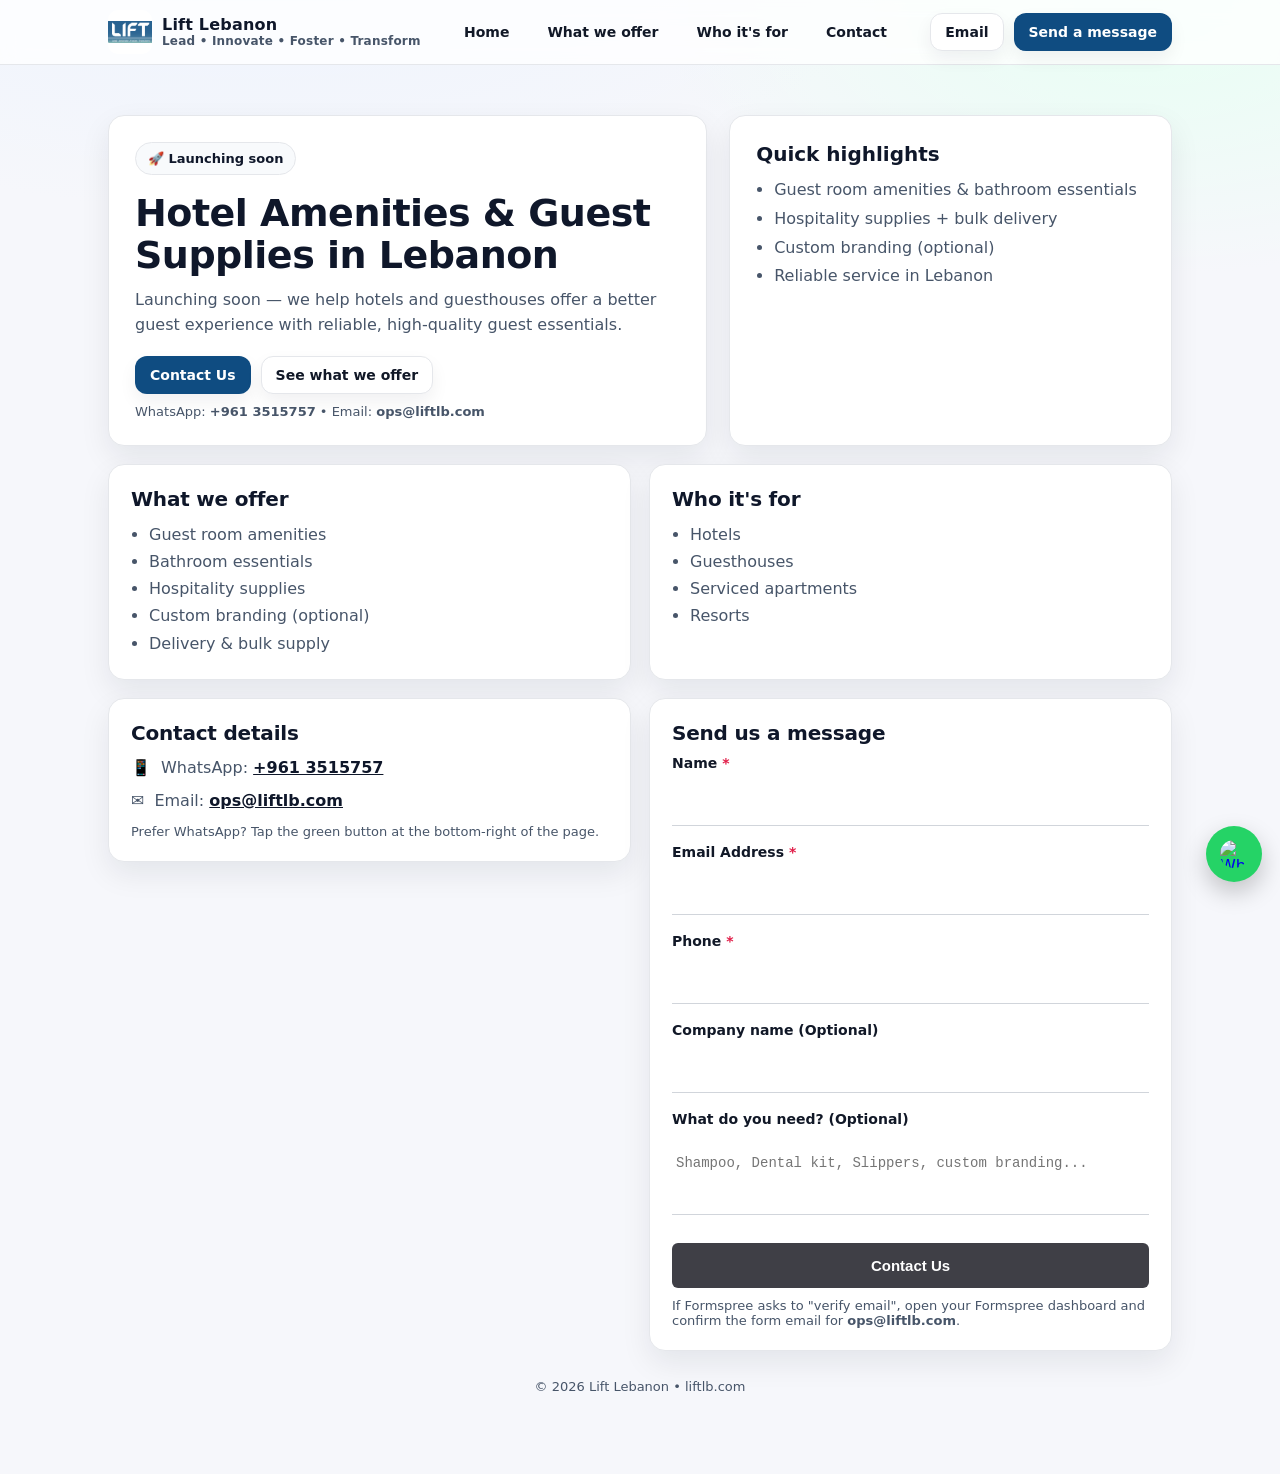
==== index.html @ ee592d5a "Update phone number to +961 3515757" ====
<!doctype html>
<html lang="en">
<head>
  <meta charset="utf-8" />
  <meta name="viewport" content="width=device-width,initial-scale=1" />
  <title>Lift Lebanon | Hotel Amenities & Guest Supplies</title>
  <meta name="description" content="Hotel amenities & guest supplies in Lebanon. Launching soon — reliable, high-quality guest essentials for hotels and guesthouses." />

  <!-- Phone country flag dropdown (like Wix) -->
  <link rel="stylesheet" href="https://cdn.jsdelivr.net/npm/intl-tel-input@19.5.6/build/css/intlTelInput.css">
  <script src="https://cdn.jsdelivr.net/npm/intl-tel-input@19.5.6/build/js/intlTelInput.min.js"></script>

  <style>
    :root{
      --bg:#f6f7fb;
      --card:#ffffff;
      --text:#0f172a;
      --muted:#475569;
      --border:#e5e7eb;
      --shadow: 0 12px 30px rgba(15,23,42,.08);
      --radius:16px;
      --accent:#0f4c81;
    }

    *{box-sizing:border-box}
    html{scroll-behavior:smooth}
    body{
      margin:0;
      font-family: system-ui, -apple-system, Segoe UI, Roboto, Arial, sans-serif;
      color:var(--text);
      background: radial-gradient(1200px 600px at 20% -10%, #eaf2ff 0%, transparent 60%),
                  radial-gradient(900px 500px at 90% 0%, #e7fff3 0%, transparent 55%),
                  var(--bg);
    }

    /* Top nav (Wix-like clean menu) */
    .topbar{
      position:sticky; top:0; z-index:1000;
      background:rgba(255,255,255,.78);
      backdrop-filter: blur(10px);
      border-bottom:1px solid var(--border);
    }
    .nav{
      max-width:1100px;
      margin:0 auto;
      padding:10px 18px;
      display:flex;
      align-items:center;
      justify-content:space-between;
      gap:14px;
    }
    .brand{
      display:flex;
      align-items:center;
      gap:10px;
      min-width:180px;
    }
    .brand img{
      width:44px;height:44px;
      object-fit:contain;
      border-radius:10px;
      background:#fff;
    }
    .brand-title{
      font-weight:800;
      letter-spacing:.2px;
      line-height:1.1;
    }
    .brand-title small{
      display:block;
      font-weight:600;
      color:var(--muted);
      font-size:12px;
      margin-top:2px;
    }

    .menu{
      display:flex;
      gap:18px;
      align-items:center;
      flex-wrap:wrap;
      justify-content:flex-end;
    }
    .menu a{
      text-decoration:none;
      color:#111827;
      font-weight:700;
      font-size:14px;
      padding:10px 10px;
      border-radius:10px;
    }
    .menu a:hover{
      background:#f3f4f6;
    }

    .cta{
      display:flex; gap:10px; align-items:center;
    }
    .btn{
      display:inline-flex;
      align-items:center;
      justify-content:center;
      gap:8px;
      padding:10px 14px;
      border-radius:12px;
      border:1px solid var(--border);
      background:#fff;
      color:#111827;
      font-weight:800;
      text-decoration:none;
      font-size:14px;
      box-shadow: 0 8px 18px rgba(15,23,42,.06);
      white-space:nowrap;
    }
    .btn.primary{
      background:var(--accent);
      color:#fff;
      border-color:transparent;
    }
    .btn:hover{transform: translateY(-1px)}
    .btn:active{transform: translateY(0px)}

    /* Layout */
    .wrap{
      max-width:1100px;
      margin:0 auto;
      padding:28px 18px 80px;
    }

    .hero{
      display:grid;
      grid-template-columns: 1.15fr .85fr;
      gap:22px;
      align-items:stretch;
      margin-top:22px;
    }
    .hero-card{
      background:var(--card);
      border:1px solid var(--border);
      border-radius:var(--radius);
      box-shadow:var(--shadow);
      padding:26px;
    }

    .hero h1{
      font-size:38px;
      line-height:1.1;
      margin:8px 0 10px;
      letter-spacing:-.5px;
    }
    .hero p{
      margin:0;
      color:var(--muted);
      font-size:16px;
      line-height:1.6;
      max-width:62ch;
    }

    .pill{
      display:inline-flex;
      align-items:center;
      gap:8px;
      padding:8px 12px;
      border:1px solid var(--border);
      border-radius:999px;
      background:#f8fafc;
      color:#0f172a;
      font-weight:800;
      font-size:13px;
      margin-bottom:10px;
    }

    .grid{
      display:grid;
      grid-template-columns: 1fr 1fr;
      gap:18px;
      margin-top:18px;
    }
    .card{
      background:var(--card);
      border:1px solid var(--border);
      border-radius:var(--radius);
      box-shadow:var(--shadow);
      padding:22px;
    }
    .card h2{
      margin:0 0 10px;
      font-size:20px;
      letter-spacing:-.2px;
    }
    .card ul{
      margin:0;
      padding-left:18px;
      color:var(--muted);
      line-height:1.7;
    }

    .contact-grid{
      display:grid;
      grid-template-columns: 1fr 1fr;
      gap:18px;
      margin-top:18px;
      align-items:start;
    }
    .contact-item{
      display:flex;
      gap:10px;
      align-items:flex-start;
      color:var(--muted);
      line-height:1.6;
      margin:8px 0;
    }
    .contact-item b{color:var(--text)}
    .mini{
      color:var(--muted);
      font-size:13px;
      margin-top:10px;
    }

    /* ===== Wix-style form (your screenshot style) ===== */
    .wix-form{
      display:flex;
      flex-direction:column;
      gap:18px;
      margin-top:10px;
    }
    .wix-form label{
      font-size:14px;
      font-weight:600;
      color:#111827;
    }
    .wix-form label span{
      color:#e11d48;
      font-weight:700;
    }
    .wix-form input,
    .wix-form textarea{
      border:none;
      border-bottom:1px solid #d1d5db;
      border-radius:0;
      padding:10px 4px;
      font-size:14px;
      outline:none;
      background:transparent;
    }
    .wix-form textarea{
      min-height:70px;
      resize:none;
    }
    .wix-btn{
      background:#3f3f46;
      color:white;
      border:none;
      padding:14px;
      border-radius:6px;
      font-size:15px;
      font-weight:700;
      cursor:pointer;
      margin-top:10px;
    }
    .wix-btn:hover{background:#27272a}

    /* Make intl-tel-input look clean */
    .iti{ width:100%; }
    .iti__tel-input{ width:100%; }

    /* WhatsApp Floating Button (bottom-right) */
    .whatsapp-float{
      position:fixed;
      width:56px;
      height:56px;
      bottom:18px;
      right:18px;
      background:#25D366;
      border-radius:50%;
      display:flex;
      align-items:center;
      justify-content:center;
      box-shadow: 0 10px 25px rgba(0,0,0,.22);
      z-index:9999;
      text-decoration:none;
    }
    .whatsapp-float img{
      width:28px;
      height:28px;
      display:block;
      border-radius:50%;
    }

    /* Footer */
    footer{
      margin-top:28px;
      text-align:center;
      color:var(--muted);
      font-size:13px;
    }

    /* Responsive */
    @media (max-width: 900px){
      .hero{grid-template-columns:1fr}
      .grid{grid-template-columns:1fr}
      .contact-grid{grid-template-columns:1fr}
      .brand{min-width:auto}
    }
  </style>
</head>

<body id="home">
  <!-- Top Bar -->
  <div class="topbar">
    <div class="nav">
      <div class="brand">
        <!-- Your uploaded logo file in the repo.
             If it doesn't show, rename the file to "logo.png" and change src="logo.png" -->
        <img src="Screenshot%202026-01-20%20225602.png" alt="Lift Lebanon logo">
        <div class="brand-title">
          Lift Lebanon
          <small>Lead • Innovate • Foster • Transform</small>
        </div>
      </div>

      <div class="menu">
        <a href="#home">Home</a>
        <a href="#offer">What we offer</a>
        <a href="#for">Who it's for</a>
        <a href="#contact">Contact</a>
      </div>

      <div class="cta">
        <a class="btn" href="mailto:ops@liftlb.com">Email</a>
        <a class="btn primary" href="#contact">Send a message</a>
      </div>
    </div>
  </div>

  <main class="wrap">
    <!-- HERO -->
    <section class="hero">
      <div class="hero-card">
        <div class="pill">🚀 Launching soon</div>

        <!-- ✅ Change #1 (title) -->
        <h1>Hotel Amenities &amp; Guest Supplies in Lebanon</h1>

        <!-- ✅ Change #2 (paragraph) -->
        <p>
          Launching soon — we help hotels and guesthouses offer a better guest experience
          with reliable, high-quality guest essentials.
        </p>

        <div style="margin-top:18px; display:flex; gap:10px; flex-wrap:wrap;">
          <a class="btn primary" href="#contact">Contact Us</a>
          <a class="btn" href="#offer">See what we offer</a>
        </div>

        <div class="mini">
          WhatsApp: <b>+961 3515757</b> • Email: <b>ops@liftlb.com</b>
        </div>
      </div>

      <div class="hero-card">
        <h2 style="margin:0 0 10px; font-size:20px;">Quick highlights</h2>
        <ul style="margin:0; padding-left:18px; color:var(--muted); line-height:1.8;">
          <li>Guest room amenities &amp; bathroom essentials</li>
          <li>Hospitality supplies + bulk delivery</li>
          <li>Custom branding (optional)</li>
          <li>Reliable service in Lebanon</li>
        </ul>
      </div>
    </section>

    <!-- CARDS -->
    <section class="grid" id="offer">
      <div class="card">
        <h2>What we offer</h2>
        <ul>
          <li>Guest room amenities</li>
          <li>Bathroom essentials</li>
          <li>Hospitality supplies</li>
          <li>Custom branding (optional)</li>
          <li>Delivery &amp; bulk supply</li>
        </ul>
      </div>

      <div class="card" id="for">
        <h2>Who it's for</h2>
        <ul>
          <li>Hotels</li>
          <li>Guesthouses</li>
          <li>Serviced apartments</li>
          <li>Resorts</li>
        </ul>
      </div>
    </section>

    <!-- CONTACT -->
    <section class="contact-grid" id="contact" style="margin-top:18px;">
      <div class="card">
        <h2>Contact details</h2>

        <div class="contact-item">
          <div>📱</div>
          <div>
            WhatsApp: <b><a href="https://wa.me/9613515757" style="color:inherit;">+961 3515757</a></b>
          </div>
        </div>

        <div class="contact-item">
          <div>✉️</div>
          <div>
            Email: <b><a href="mailto:ops@liftlb.com" style="color:inherit;">ops@liftlb.com</a></b>
          </div>
        </div>

        <div class="mini">
          Prefer WhatsApp? Tap the green button at the bottom-right of the page.
        </div>
      </div>

      <div class="card">
        <h2>Send us a message</h2>

        <!-- ✅ Formspree endpoint + Wix-style form fields -->
        <form action="https://formspree.io/f/mojjkdda" method="POST" class="wix-form">
          <!-- optional extras for nicer emails -->
          <input type="hidden" name="_subject" value="New message from liftlb.com" />
          <input type="hidden" name="_replyto" value="" />

          <label>Name <span>*</span></label>
          <input type="text" name="name" required />

          <label>Email Address <span>*</span></label>
          <input type="email" name="email" required />

          <label>Phone <span>*</span></label>
          <input id="phone" type="tel" name="phone" required />

          <label>Company name (Optional)</label>
          <input type="text" name="company" />

          <label>What do you need? (Optional)</label>
          <textarea name="needs" placeholder="Shampoo, Dental kit, Slippers, custom branding..."></textarea>

          <button type="submit" class="wix-btn">Contact Us</button>
        </form>

        <div class="mini">
          If Formspree asks to "verify email", open your Formspree dashboard and confirm the form email for <b>ops@liftlb.com</b>.
        </div>
      </div>
    </section>

    <footer>
      © <span id="year"></span> Lift Lebanon • liftlb.com
    </footer>
  </main>

  <!-- WhatsApp Floating Button (ONE small button, bottom-right) -->
  <a class="whatsapp-float" href="https://wa.me/9613515757" target="_blank" rel="noopener" aria-label="Chat on WhatsApp">
    <img src="https://upload.wikimedia.org/wikipedia/commons/6/6b/WhatsApp.svg" alt="WhatsApp">
  </a>

  <script>
    // Footer year
    document.getElementById("year").textContent = new Date().getFullYear();

    // Phone flag dropdown like Wix (Lebanon default)
    const phoneInputField = document.querySelector("#phone");
    if (phoneInputField && window.intlTelInput) {
      window.intlTelInput(phoneInputField, {
        initialCountry: "lb",
        preferredCountries: ["lb", "ae", "sa", "qa"],
        separateDialCode: true
      });
    }
  </script>
</body>
</html>
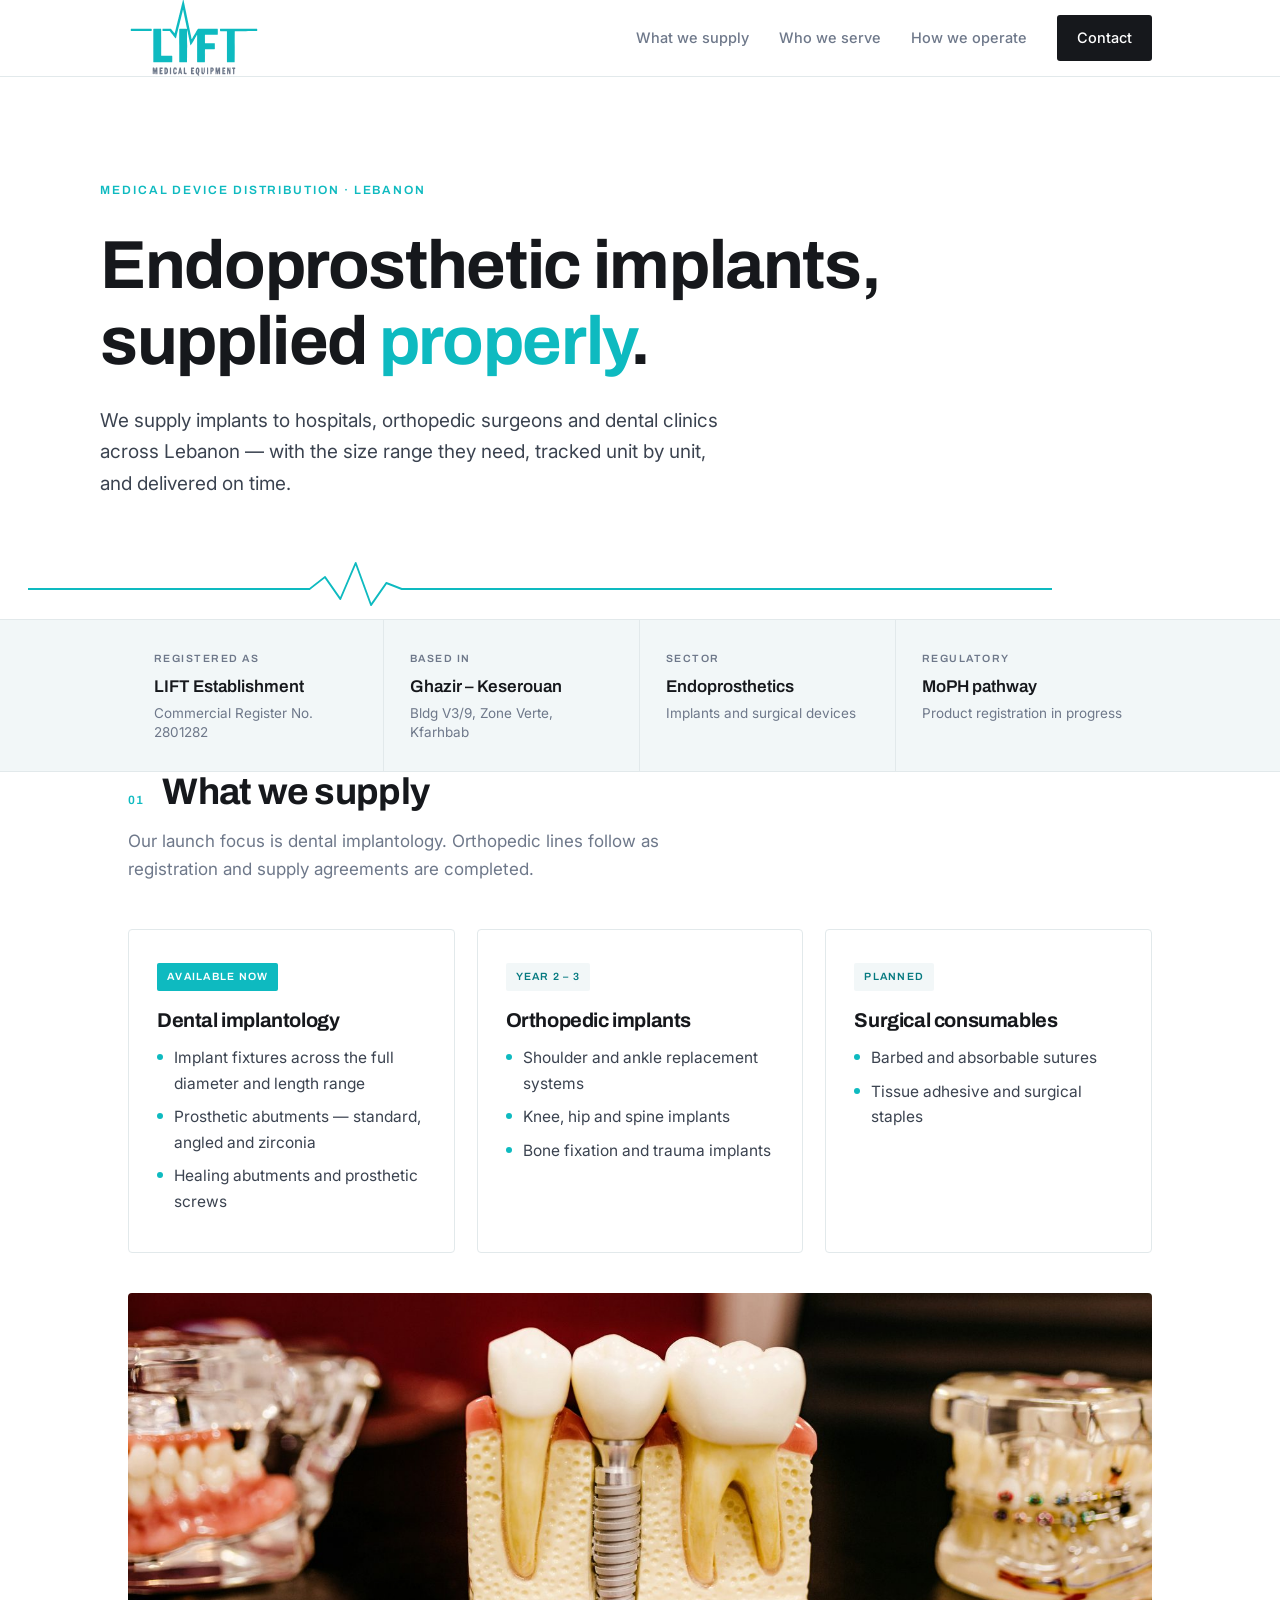
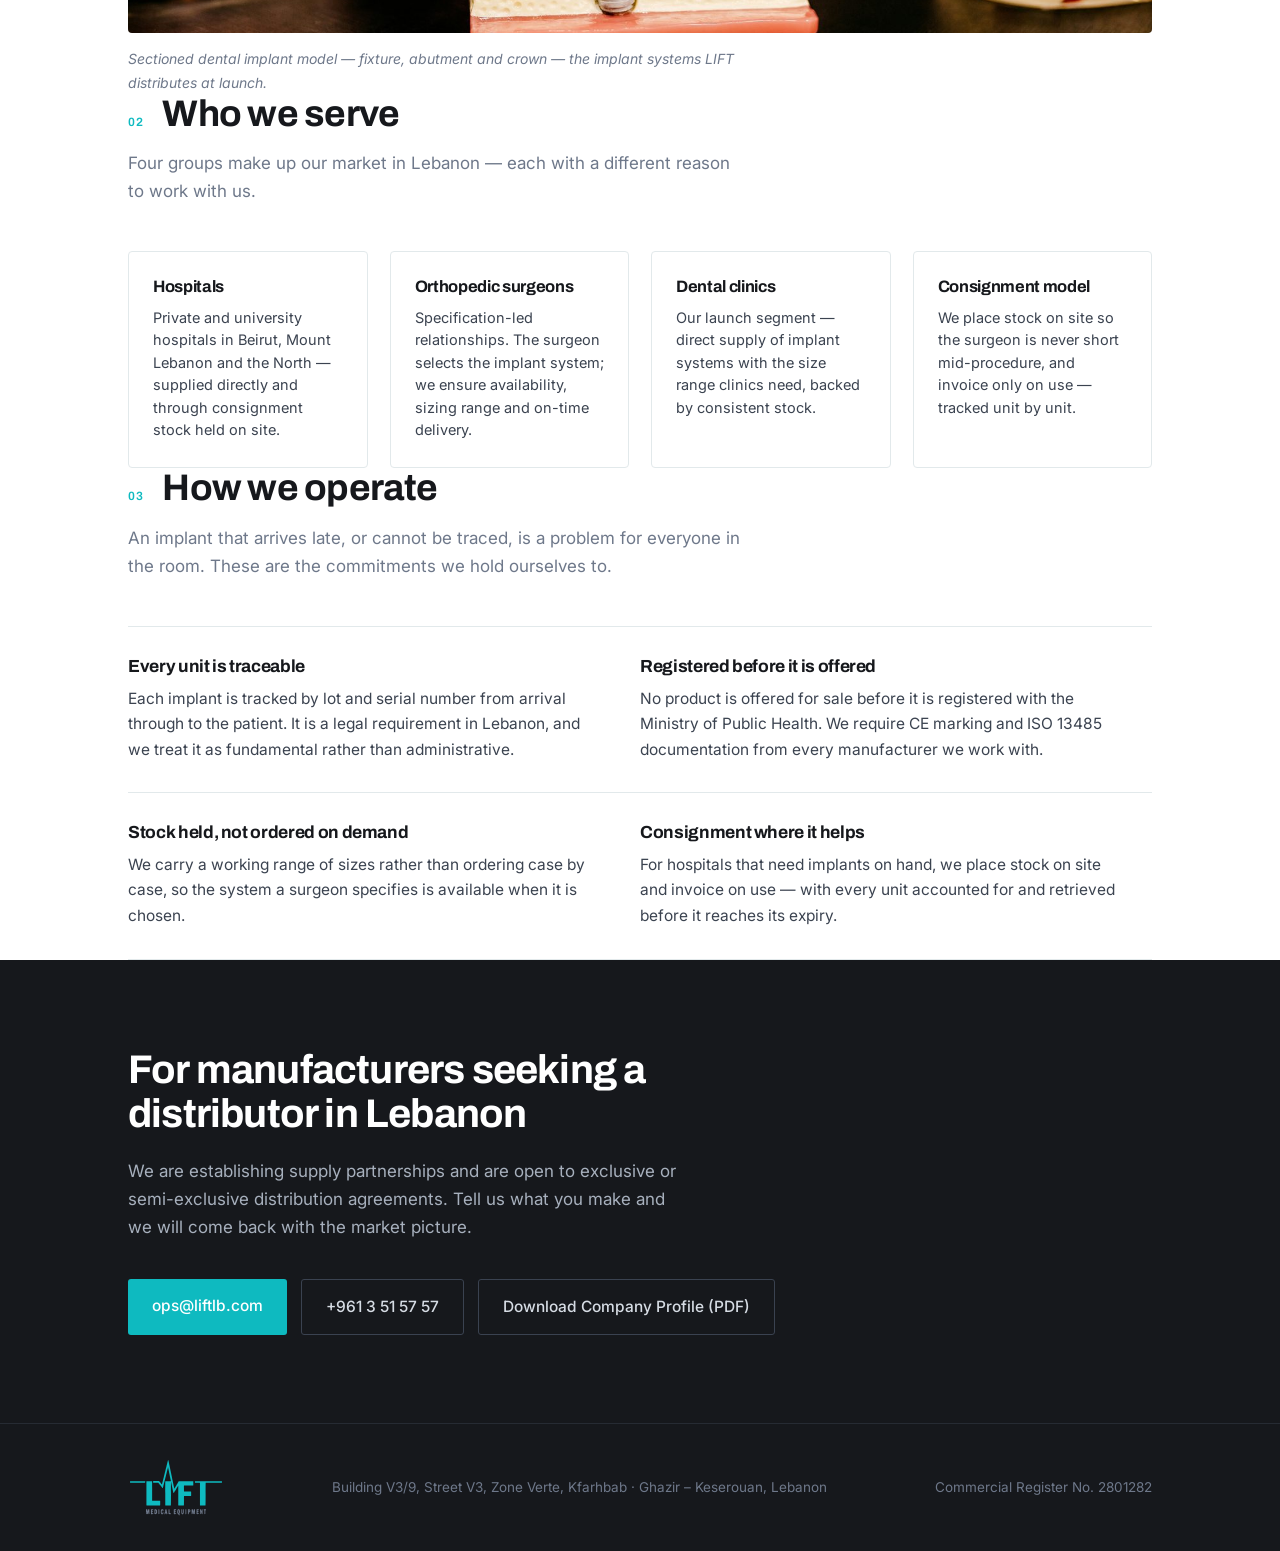
==== commit 6dd7f400: "Add website" ====
--- a/index.html
+++ b/index.html
@@ -1,478 +1,767 @@
-<!doctype html>
+<!DOCTYPE html>
 <html lang="en">
 <head>
-  <meta charset="utf-8" />
-  <meta name="viewport" content="width=device-width,initial-scale=1" />
-  <title>Lift Lebanon | Hotel Amenities & Guest Supplies</title>
-  <meta name="description" content="Hotel amenities & guest supplies in Lebanon. Launching soon — reliable, high-quality guest essentials for hotels and guesthouses." />
-
-  <!-- Phone country flag dropdown (like Wix) -->
-  <link rel="stylesheet" href="https://cdn.jsdelivr.net/npm/intl-tel-input@19.5.6/build/css/intlTelInput.css">
-  <script src="https://cdn.jsdelivr.net/npm/intl-tel-input@19.5.6/build/js/intlTelInput.min.js"></script>
-
-  <style>
-    :root{
-      --bg:#f6f7fb;
-      --card:#ffffff;
-      --text:#0f172a;
-      --muted:#475569;
-      --border:#e5e7eb;
-      --shadow: 0 12px 30px rgba(15,23,42,.08);
-      --radius:16px;
-      --accent:#0f4c81;
-    }
-
-    *{box-sizing:border-box}
-    html{scroll-behavior:smooth}
-    body{
-      margin:0;
-      font-family: system-ui, -apple-system, Segoe UI, Roboto, Arial, sans-serif;
-      color:var(--text);
-      background: radial-gradient(1200px 600px at 20% -10%, #eaf2ff 0%, transparent 60%),
-                  radial-gradient(900px 500px at 90% 0%, #e7fff3 0%, transparent 55%),
-                  var(--bg);
-    }
-
-    /* Top nav (Wix-like clean menu) */
-    .topbar{
-      position:sticky; top:0; z-index:1000;
-      background:rgba(255,255,255,.78);
-      backdrop-filter: blur(10px);
-      border-bottom:1px solid var(--border);
-    }
-    .nav{
-      max-width:1100px;
-      margin:0 auto;
-      padding:10px 18px;
-      display:flex;
-      align-items:center;
-      justify-content:space-between;
-      gap:14px;
-    }
-    .brand{
-      display:flex;
-      align-items:center;
-      gap:10px;
-      min-width:180px;
-    }
-    .brand img{
-      width:44px;height:44px;
-      object-fit:contain;
-      border-radius:10px;
-      background:#fff;
-    }
-    .brand-title{
-      font-weight:800;
-      letter-spacing:.2px;
-      line-height:1.1;
-    }
-    .brand-title small{
-      display:block;
-      font-weight:600;
-      color:var(--muted);
-      font-size:12px;
-      margin-top:2px;
-    }
-
-    .menu{
-      display:flex;
-      gap:18px;
-      align-items:center;
-      flex-wrap:wrap;
-      justify-content:flex-end;
-    }
-    .menu a{
-      text-decoration:none;
-      color:#111827;
-      font-weight:700;
-      font-size:14px;
-      padding:10px 10px;
-      border-radius:10px;
-    }
-    .menu a:hover{
-      background:#f3f4f6;
-    }
-
-    .cta{
-      display:flex; gap:10px; align-items:center;
-    }
-    .btn{
-      display:inline-flex;
-      align-items:center;
-      justify-content:center;
-      gap:8px;
-      padding:10px 14px;
-      border-radius:12px;
-      border:1px solid var(--border);
-      background:#fff;
-      color:#111827;
-      font-weight:800;
-      text-decoration:none;
-      font-size:14px;
-      box-shadow: 0 8px 18px rgba(15,23,42,.06);
-      white-space:nowrap;
-    }
-    .btn.primary{
-      background:var(--accent);
-      color:#fff;
-      border-color:transparent;
-    }
-    .btn:hover{transform: translateY(-1px)}
-    .btn:active{transform: translateY(0px)}
-
-    /* Layout */
-    .wrap{
-      max-width:1100px;
-      margin:0 auto;
-      padding:28px 18px 80px;
-    }
-
-    .hero{
-      display:grid;
-      grid-template-columns: 1.15fr .85fr;
-      gap:22px;
-      align-items:stretch;
-      margin-top:22px;
-    }
-    .hero-card{
-      background:var(--card);
-      border:1px solid var(--border);
-      border-radius:var(--radius);
-      box-shadow:var(--shadow);
-      padding:26px;
-    }
-
-    .hero h1{
-      font-size:38px;
-      line-height:1.1;
-      margin:8px 0 10px;
-      letter-spacing:-.5px;
-    }
-    .hero p{
-      margin:0;
-      color:var(--muted);
-      font-size:16px;
-      line-height:1.6;
-      max-width:62ch;
-    }
-
-    .pill{
-      display:inline-flex;
-      align-items:center;
-      gap:8px;
-      padding:8px 12px;
-      border:1px solid var(--border);
-      border-radius:999px;
-      background:#f8fafc;
-      color:#0f172a;
-      font-weight:800;
-      font-size:13px;
-      margin-bottom:10px;
-    }
-
-    .grid{
-      display:grid;
-      grid-template-columns: 1fr 1fr;
-      gap:18px;
-      margin-top:18px;
-    }
-    .card{
-      background:var(--card);
-      border:1px solid var(--border);
-      border-radius:var(--radius);
-      box-shadow:var(--shadow);
-      padding:22px;
-    }
-    .card h2{
-      margin:0 0 10px;
-      font-size:20px;
-      letter-spacing:-.2px;
-    }
-    .card ul{
-      margin:0;
-      padding-left:18px;
-      color:var(--muted);
-      line-height:1.7;
-    }
-
-    .contact-grid{
-      display:grid;
-      grid-template-columns: 1fr 1fr;
-      gap:18px;
-      margin-top:18px;
-      align-items:start;
-    }
-    .contact-item{
-      display:flex;
-      gap:10px;
-      align-items:flex-start;
-      color:var(--muted);
-      line-height:1.6;
-      margin:8px 0;
-    }
-    .contact-item b{color:var(--text)}
-    .mini{
-      color:var(--muted);
-      font-size:13px;
-      margin-top:10px;
-    }
-
-    /* ===== Wix-style form (your screenshot style) ===== */
-    .wix-form{
-      display:flex;
-      flex-direction:column;
-      gap:18px;
-      margin-top:10px;
-    }
-    .wix-form label{
-      font-size:14px;
-      font-weight:600;
-      color:#111827;
-    }
-    .wix-form label span{
-      color:#e11d48;
-      font-weight:700;
-    }
-    .wix-form input,
-    .wix-form textarea{
-      border:none;
-      border-bottom:1px solid #d1d5db;
-      border-radius:0;
-      padding:10px 4px;
-      font-size:14px;
-      outline:none;
-      background:transparent;
-    }
-    .wix-form textarea{
-      min-height:70px;
-      resize:none;
-    }
-    .wix-btn{
-      background:#3f3f46;
-      color:white;
-      border:none;
-      padding:14px;
-      border-radius:6px;
-      font-size:15px;
-      font-weight:700;
-      cursor:pointer;
-      margin-top:10px;
-    }
-    .wix-btn:hover{background:#27272a}
-
-    /* Make intl-tel-input look clean */
-    .iti{ width:100%; }
-    .iti__tel-input{ width:100%; }
-
-    /* WhatsApp Floating Button (bottom-right) */
-    .whatsapp-float{
-      position:fixed;
-      width:56px;
-      height:56px;
-      bottom:18px;
-      right:18px;
-      background:#25D366;
-      border-radius:50%;
-      display:flex;
-      align-items:center;
-      justify-content:center;
-      box-shadow: 0 10px 25px rgba(0,0,0,.22);
-      z-index:9999;
-      text-decoration:none;
-    }
-    .whatsapp-float img{
-      width:28px;
-      height:28px;
-      display:block;
-      border-radius:50%;
-    }
-
-    /* Footer */
-    footer{
-      margin-top:28px;
-      text-align:center;
-      color:var(--muted);
-      font-size:13px;
-    }
-
-    /* Responsive */
-    @media (max-width: 900px){
-      .hero{grid-template-columns:1fr}
-      .grid{grid-template-columns:1fr}
-      .contact-grid{grid-template-columns:1fr}
-      .brand{min-width:auto}
-    }
-  </style>
+<meta charset="utf-8">
+<meta name="viewport" content="width=device-width, initial-scale=1">
+<title>LIFT — Endoprosthetic implants and surgical devices, Lebanon</title>
+<meta name="description" content="LIFT Establishment distributes endoprosthetic implants and surgical devices to hospitals, orthopedic surgeons and dental clinics in Lebanon. Commercial Register No. 2801282.">
+<link rel="preconnect" href="https://fonts.googleapis.com">
+<link rel="preconnect" href="https://fonts.gstatic.com" crossorigin>
+<link href="https://fonts.googleapis.com/css2?family=Archivo:wght@500;600;700&family=Inter:wght@400;500&display=swap" rel="stylesheet">
+<style>
+:root{
+  --teal:#0EBAC0; --deep:#067A80; --ink:#16181C;
+  --slate:#6E788A; --mist:#F2F7F8; --line:#E2E9EB; --paper:#fff;
+}
+*{box-sizing:border-box;margin:0;padding:0}
+html{scroll-behavior:smooth}
+body{font:400 17px/1.65 Inter,system-ui,sans-serif;color:var(--ink);background:var(--paper);
+     -webkit-font-smoothing:antialiased}
+.wrap{max-width:1080px;margin:0 auto;padding:0 28px}
+h1,h2,h3{font-family:Archivo,system-ui,sans-serif;font-weight:700;letter-spacing:-.02em;line-height:1.12}
+
+/* ── header ── */
+header{position:sticky;top:0;z-index:50;background:rgba(255,255,255,.92);
+       backdrop-filter:blur(10px);border-bottom:1px solid var(--line)}
+.bar{display:flex;align-items:center;justify-content:space-between;height:76px}
+.mark{color:var(--teal);display:block;width:132px}
+.mark svg{width:100%;height:auto;display:block}
+.nav{display:flex;gap:30px;align-items:center}
+.nav a{color:var(--slate);text-decoration:none;font-size:14.5px;font-weight:500}
+.nav a:hover{color:var(--teal)}
+.nav .btn{background:var(--ink);color:#fff;padding:11px 20px;border-radius:3px}
+.nav .btn:hover{background:var(--teal);color:#fff}
+@media(max-width:720px){.nav a:not(.btn){display:none}.mark{width:104px}}
+
+/* ── hero ── */
+.hero{padding:104px 0 0}
+.eyebrow{font-family:Archivo;font-size:12px;font-weight:600;letter-spacing:.16em;
+         text-transform:uppercase;color:var(--teal);margin-bottom:26px}
+.hero h1{font-size:clamp(38px,6vw,68px)}
+.hero h1 em{font-style:normal;color:var(--teal)}
+.lede{margin-top:26px;max-width:620px;font-size:19px;color:#3B4350}
+
+/* the pulse from the logo, used as the page's structural rule */
+.pulse{margin:56px 0 0;height:56px;overflow:hidden}
+.pulse svg{width:100%;height:56px;display:block}
+.pulse path{fill:none;stroke:var(--teal);stroke-width:2;stroke-linecap:round;stroke-linejoin:round;
+  stroke-dasharray:2400;stroke-dashoffset:2400;animation:draw 2.4s cubic-bezier(.6,0,.2,1) .3s forwards}
+@keyframes draw{to{stroke-dashoffset:0}}
+@media(prefers-reduced-motion:reduce){.pulse path{animation:none;stroke-dashoffset:0}}
+
+/* ── the verification strip: the page's signature ── */
+.verify{border-top:1px solid var(--line);border-bottom:1px solid var(--line);
+        margin-top:8px;background:var(--mist)}
+.vgrid{display:grid;grid-template-columns:repeat(4,1fr)}
+.vcell{padding:30px 26px;border-right:1px solid var(--line)}
+.vcell:last-child{border-right:0}
+.vk{font-family:Archivo;font-size:10.5px;font-weight:600;letter-spacing:.14em;
+    text-transform:uppercase;color:var(--slate);margin-bottom:9px}
+.vv{font-family:Archivo;font-size:17px;font-weight:600;color:var(--ink);line-height:1.35}
+.vv small{display:block;font-family:Inter;font-size:13.5px;font-weight:400;color:var(--slate);margin-top:5px}
+@media(max-width:860px){.vgrid{grid-template-columns:repeat(2,1fr)}
+  .vcell:nth-child(2){border-right:0}
+  .vcell:nth-child(1),.vcell:nth-child(2){border-bottom:1px solid var(--line)}}
+@media(max-width:460px){.vgrid{grid-template-columns:1fr}
+  .vcell{border-right:0;border-bottom:1px solid var(--line)}}
+
+/* ── sections ── */
+section{padding:92px 0}
+.shead{display:flex;align-items:baseline;gap:18px;margin-bottom:14px}
+.shead h2{font-size:clamp(26px,3.4vw,37px)}
+.snum{font-family:Archivo;font-size:12px;font-weight:600;color:var(--teal);letter-spacing:.1em}
+.sub{color:var(--slate);max-width:620px;margin-bottom:46px}
+
+.range{display:grid;grid-template-columns:repeat(3,1fr);gap:22px}
+@media(max-width:880px){.range{grid-template-columns:1fr}}
+.card{border:1px solid var(--line);border-radius:4px;padding:30px 28px;position:relative;
+      transition:border-color .18s,transform .18s}
+.card:hover{border-color:var(--teal);transform:translateY(-2px)}
+.card .tag{font-family:Archivo;font-size:10.5px;font-weight:600;letter-spacing:.12em;
+           text-transform:uppercase;padding:5px 10px;border-radius:2px;display:inline-block;margin-bottom:18px}
+.now{background:var(--teal);color:#fff}
+.soon{background:var(--mist);color:var(--deep)}
+.card h3{font-size:20px;margin-bottom:14px}
+.card ul{list-style:none;color:#3B4350;font-size:15.5px}
+.card li{padding-left:17px;position:relative;margin-bottom:8px}
+.card li:before{content:"";position:absolute;left:0;top:9px;width:6px;height:6px;
+                border-radius:50%;background:var(--teal)}
+
+.photo-strip{margin-top:40px}
+.photo-strip img{width:100%;height:340px;object-fit:cover;border-radius:4px;display:block}
+.photo-cap{margin-top:14px;font-size:14px;color:var(--slate);font-style:italic;max-width:640px}
+
+.audience{display:grid;grid-template-columns:repeat(4,1fr);gap:22px}
+@media(max-width:880px){.audience{grid-template-columns:repeat(2,1fr)}}
+@media(max-width:520px){.audience{grid-template-columns:1fr}}
+.acard{border:1px solid var(--line);border-radius:4px;padding:26px 24px}
+.acard h3{font-size:16.5px;margin-bottom:10px}
+.acard p{font-size:14.5px;color:#3B4350;line-height:1.55}
+
+.ops{display:grid;grid-template-columns:repeat(2,1fr);gap:0;border-top:1px solid var(--line)}
+@media(max-width:760px){.ops{grid-template-columns:1fr}}
+.op{padding:30px 30px 30px 0;border-bottom:1px solid var(--line)}
+.op:nth-child(odd){padding-right:44px}
+.op h3{font-size:17.5px;margin-bottom:9px}
+.op p{font-size:15.5px;color:#3B4350}
+
+/* ── closing ── */
+.close{background:var(--ink);color:#fff;padding:88px 0}
+.close h2{color:#fff;font-size:clamp(27px,3.6vw,40px);max-width:660px}
+.close p{color:#A7B0BD;margin-top:20px;max-width:560px}
+.contact{display:flex;flex-wrap:wrap;gap:14px;margin-top:38px}
+.contact a{display:inline-block;padding:14px 24px;border-radius:3px;text-decoration:none;
+           font-weight:500;font-size:15.5px}
+.primary{background:var(--teal);color:#fff}
+.primary:hover{background:#fff;color:var(--ink)}
+.ghost{border:1px solid #3A4250;color:#D6DCE4}
+.ghost:hover{border-color:var(--teal);color:var(--teal)}
+
+footer{background:var(--ink);border-top:1px solid #262B33;padding:34px 0;color:#6E788A;font-size:13.5px}
+.frow{display:flex;justify-content:space-between;gap:20px;flex-wrap:wrap;align-items:center}
+footer .mark{width:96px;color:var(--teal)}
+a:focus-visible,.card:focus-visible{outline:2px solid var(--teal);outline-offset:3px}
+</style>
 </head>
-
-<body id="home">
-  <!-- Top Bar -->
-  <div class="topbar">
-    <div class="nav">
-      <div class="brand">
-        <!-- Your uploaded logo file in the repo.
-             If it doesn't show, rename the file to "logo.png" and change src="logo.png" -->
-        <img src="Screenshot%202026-01-20%20225602.png" alt="Lift Lebanon logo">
-        <div class="brand-title">
-          Lift Lebanon
-          <small>Lead • Innovate • Foster • Transform</small>
-        </div>
-      </div>
-
-      <div class="menu">
-        <a href="#home">Home</a>
-        <a href="#offer">What we offer</a>
-        <a href="#for">Who it's for</a>
-        <a href="#contact">Contact</a>
-      </div>
-
-      <div class="cta">
-        <a class="btn" href="mailto:ops@liftlb.com">Email</a>
-        <a class="btn primary" href="#contact">Send a message</a>
-      </div>
+<body>
+<header>
+  <div class="wrap bar">
+    <a href="#" class="mark" aria-label="LIFT Medical Equipment"><svg viewBox="0 0 2216 1368" xmlns="http://www.w3.org/2000/svg"><g transform="translate(0.000000,1368.000000) scale(0.100000,-0.100000)" fill="currentColor" stroke="none">
+<path d="M9243 13185 c-26 -18 -39 -58 -48 -142 -3 -34 -19 -103 -35 -155 -16
+-51 -34 -122 -39 -158 -6 -36 -24 -108 -40 -160 -17 -52 -35 -126 -41 -163 -6
+-38 -24 -112 -41 -165 -17 -52 -35 -124 -40 -158 -5 -35 -22 -105 -38 -156
+-16 -51 -37 -138 -46 -193 -9 -55 -29 -131 -44 -170 -16 -38 -31 -95 -34 -125
+-3 -30 -20 -100 -37 -154 -18 -55 -36 -128 -41 -162 -5 -35 -23 -107 -40 -160
+-17 -54 -35 -126 -40 -160 -5 -35 -23 -107 -40 -160 -17 -54 -35 -126 -40
+-160 -5 -35 -22 -105 -38 -156 -17 -51 -35 -122 -40 -158 -6 -36 -27 -119 -46
+-184 -19 -66 -35 -129 -35 -142 0 -12 -16 -78 -36 -146 -20 -67 -40 -148 -45
+-179 -5 -31 -23 -101 -39 -154 -17 -54 -35 -126 -40 -160 -5 -34 -23 -106 -40
+-160 -17 -54 -35 -126 -40 -160 -5 -34 -23 -106 -40 -160 -17 -54 -34 -125
+-40 -159 -5 -34 -25 -113 -43 -176 -19 -63 -37 -139 -41 -169 -4 -30 -22 -99
+-40 -155 -19 -56 -36 -124 -39 -152 -7 -59 -73 -292 -88 -311 -19 -22 -39 -15
+-57 18 -21 39 -93 136 -186 251 -39 47 -92 112 -117 145 -192 246 -242 303
+-282 322 -41 20 -56 20 -687 18 -608 -2 -647 -3 -672 -20 -15 -11 -29 -26 -32
+-35 -3 -10 -6 -75 -8 -146 l-2 -129 28 -23 27 -24 570 0 570 0 22 -24 c12 -13
+45 -51 72 -86 28 -34 77 -94 110 -132 33 -39 66 -80 74 -92 8 -11 29 -37 47
+-56 17 -19 37 -46 44 -59 7 -13 40 -57 74 -98 33 -41 71 -87 83 -104 12 -17
+38 -48 57 -70 20 -21 36 -43 36 -49 0 -5 19 -31 43 -58 23 -27 76 -91 117
+-143 41 -51 87 -105 101 -119 15 -14 36 -44 48 -67 16 -32 30 -45 65 -58 57
+-22 83 -10 91 43 13 79 46 221 70 302 14 47 30 117 36 157 5 39 23 107 39 151
+16 43 34 115 40 160 6 44 21 107 34 139 13 32 32 105 41 163 10 57 26 124 37
+149 10 25 32 109 48 187 16 78 35 158 44 177 8 20 22 75 31 123 9 47 27 121
+40 163 13 42 31 114 40 161 10 47 27 119 40 160 13 41 31 113 40 160 9 47 27
+119 40 160 13 41 31 113 40 160 9 47 27 119 40 160 13 41 31 113 40 160 9 47
+27 119 40 160 13 41 31 113 40 160 9 47 27 119 40 160 13 41 31 114 39 161 9
+47 27 117 40 155 13 39 29 104 36 145 7 41 25 115 40 164 16 50 34 119 40 155
+6 36 22 104 35 151 14 47 32 130 40 184 21 127 35 156 63 122 6 -7 18 -66 26
+-131 9 -66 25 -151 36 -190 11 -39 26 -118 35 -176 9 -58 29 -154 45 -215 15
+-60 33 -147 39 -192 6 -45 24 -133 40 -195 16 -62 33 -140 36 -173 4 -33 20
+-114 36 -180 17 -66 36 -161 44 -213 8 -51 25 -135 39 -185 13 -51 30 -128 36
+-172 7 -44 25 -132 41 -197 16 -64 36 -160 44 -215 9 -54 29 -152 45 -218 16
+-66 36 -163 44 -215 8 -52 27 -134 41 -183 14 -48 25 -96 25 -106 0 -25 -26
+-45 -47 -37 -31 12 -1210 8 -1233 -4 -11 -6 -22 -21 -25 -33 -3 -12 -4 -1261
+-3 -2775 l3 -2754 28 -24 28 -24 588 0 c393 0 598 4 619 11 21 7 34 21 42 42
+8 23 10 744 9 2673 -1 2012 1 2646 10 2663 25 46 39 8 76 -210 14 -81 31 -165
+39 -187 8 -23 18 -70 21 -104 9 -91 24 -163 50 -244 13 -39 30 -125 39 -190 8
+-66 29 -166 46 -224 16 -58 30 -122 30 -142 0 -45 23 -157 45 -218 9 -25 25
+-105 36 -177 11 -73 24 -145 29 -159 15 -38 47 -196 59 -285 6 -42 21 -112 35
+-155 13 -43 26 -103 30 -133 7 -66 20 -83 60 -79 24 2 35 11 48 38 17 34 35
+60 107 157 18 26 40 62 48 82 9 20 27 50 42 66 14 17 46 68 71 113 43 80 167
+282 236 387 18 28 42 72 53 98 11 26 32 62 45 80 13 18 31 50 41 72 9 22 26
+51 39 65 13 14 31 47 41 73 10 26 22 50 27 53 12 8 75 106 123 194 69 124 74
+134 91 173 12 27 22 37 39 37 14 0 25 -7 28 -17 3 -13 10 -4176 7 -4506 0 -11
+13 -24 35 -33 29 -12 131 -14 619 -14 408 0 592 3 609 11 14 6 30 22 36 36 8
+17 11 326 11 1077 0 834 3 1056 13 1070 12 16 64 17 801 17 l788 0 30 29 30
+30 -5 452 -4 452 -26 22 -27 23 -784 0 c-431 0 -791 3 -800 7 -23 9 -29 45
+-16 93 6 24 9 55 5 69 -3 15 -6 296 -7 625 -1 461 1 600 11 610 9 9 247 12
+1059 14 l1047 2 22 25 c21 25 21 28 21 466 0 438 0 441 -21 466 l-22 25 -1645
+-1 c-1438 0 -1647 -2 -1667 -15 -25 -17 -77 -95 -119 -177 -15 -29 -37 -66
+-50 -83 -12 -16 -34 -55 -48 -85 -14 -30 -40 -74 -56 -97 -17 -23 -53 -86 -81
+-140 -28 -54 -59 -107 -69 -118 -10 -11 -25 -38 -35 -60 -9 -22 -24 -49 -35
+-60 -10 -11 -28 -42 -40 -70 -12 -27 -32 -61 -44 -75 -13 -14 -30 -44 -39 -67
+-9 -23 -40 -76 -68 -119 -60 -88 -118 -188 -165 -285 -18 -36 -40 -72 -49 -79
+-10 -8 -28 -38 -40 -67 -34 -76 -74 -125 -99 -121 -19 3 -22 13 -33 118 -6 63
+-27 176 -46 250 -19 74 -40 174 -45 221 -6 47 -20 108 -31 136 -11 28 -27 105
+-36 170 -9 65 -30 170 -46 233 -17 63 -34 149 -40 190 -5 41 -24 136 -43 210
+-19 74 -37 162 -40 194 -4 33 -22 120 -41 195 -18 75 -38 172 -44 215 -6 44
+-22 120 -36 170 -14 50 -32 138 -40 196 -9 58 -27 146 -40 195 -14 50 -32 137
+-40 195 -9 58 -27 143 -40 190 -14 47 -32 132 -40 190 -9 58 -27 146 -40 195
+-14 50 -32 137 -40 195 -9 58 -27 146 -41 195 -13 50 -31 135 -39 189 -9 55
+-29 151 -45 215 -16 64 -33 150 -39 191 -6 42 -24 127 -40 190 -16 64 -32 145
+-36 180 -4 36 -17 99 -30 140 -13 41 -31 127 -41 190 -9 63 -29 165 -45 226
+-16 61 -36 158 -44 215 -9 57 -27 145 -40 194 -14 50 -32 137 -40 195 -9 58
+-29 155 -45 215 -16 61 -34 152 -40 203 -12 111 -32 165 -66 181 -31 14 -25
+14 -51 -4z"/>
+<path d="M490 8322 c-22 -18 -23 -26 -23 -143 1 -178 1 -177 23 -199 20 -20
+33 -20 1715 -20 1800 0 1726 -2 1764 44 14 17 22 248 9 284 -19 54 62 52
+-1772 52 -1628 0 -1695 -1 -1716 -18z"/>
+<path d="M4864 8330 c-544 -5 -573 -6 -593 -24 l-21 -19 0 -2758 0 -2758 24
+-28 24 -28 1524 -3 c1085 -2 1534 0 1561 8 26 8 41 19 47 36 15 37 13 956 -1
+987 -24 53 3 52 -944 54 l-880 2 -18 22 c-16 20 -17 136 -17 2239 0 1219 -2
+2224 -6 2233 -7 18 -45 34 -94 39 -19 2 -292 1 -606 -2z"/>
+<path d="M18533 8330 c-2799 -5 -3054 -6 -3069 -21 -18 -19 -19 -29 -16 -187
+2 -111 3 -114 31 -143 l29 -29 525 0 c515 0 525 0 551 -21 l26 -20 0 -2580 c0
+-2566 0 -2579 20 -2599 20 -20 33 -20 614 -20 413 0 603 3 625 11 19 7 36 22
+42 36 5 15 9 1032 9 2581 0 2042 3 2562 13 2582 l13 25 1843 2 c1014 2 1852 5
+1861 8 32 10 42 58 43 205 1 159 -2 167 -68 172 -22 2 -1413 1 -3092 -2z"/>
+</g>
+<g transform="translate(0.000000,1368.000000) scale(0.100000,-0.100000)" fill="var(--slate)" stroke="none">
+<path d="M9245 13241 c-12 -5 -27 -17 -35 -27 -13 -17 -12 -17 8 1 26 21 93
+26 100 7 2 -7 9 -12 15 -12 20 0 -16 28 -43 34 -14 3 -34 1 -45 -3z"/>
+<path d="M9102 12755 c0 -16 2 -22 5 -12 2 9 2 23 0 30 -3 6 -5 -1 -5 -18z"/>
+<path d="M9022 12435 c0 -16 2 -22 5 -12 2 9 2 23 0 30 -3 6 -5 -1 -5 -18z"/>
+<path d="M8942 12115 c0 -16 2 -22 5 -12 2 9 2 23 0 30 -3 6 -5 -1 -5 -18z"/>
+<path d="M8702 11155 c0 -16 2 -22 5 -12 2 9 2 23 0 30 -3 6 -5 -1 -5 -18z"/>
+<path d="M8622 10835 c0 -16 2 -22 5 -12 2 9 2 23 0 30 -3 6 -5 -1 -5 -18z"/>
+<path d="M8542 10515 c0 -16 2 -22 5 -12 2 9 2 23 0 30 -3 6 -5 -1 -5 -18z"/>
+<path d="M9582 9795 c0 -16 2 -22 5 -12 2 9 2 23 0 30 -3 6 -5 -1 -5 -18z"/>
+<path d="M10092 9555 c0 -16 2 -22 5 -12 2 9 2 23 0 30 -3 6 -5 -1 -5 -18z"/>
+<path d="M6223 8373 c147 -2 387 -2 535 0 147 1 26 2 -268 2 -294 0 -415 -1
+-267 -2z"/>
+<path d="M7043 8373 c9 -2 23 -2 30 0 6 3 -1 5 -18 5 -16 0 -22 -2 -12 -5z"/>
+<path d="M5353 8343 c9 -2 25 -2 35 0 9 3 1 5 -18 5 -19 0 -27 -2 -17 -5z"/>
+<path d="M11893 8343 c9 -2 25 -2 35 0 9 3 1 5 -18 5 -19 0 -27 -2 -17 -5z"/>
+<path d="M14873 8343 c9 -2 25 -2 35 0 9 3 1 5 -18 5 -19 0 -27 -2 -17 -5z"/>
+<path d="M21513 8343 c9 -2 25 -2 35 0 9 3 1 5 -18 5 -19 0 -27 -2 -17 -5z"/>
+<path d="M8572 8240 c0 -19 2 -27 5 -17 2 9 2 25 0 35 -3 9 -5 1 -5 -18z"/>
+<path d="M15422 8245 c0 -16 2 -22 5 -12 2 9 2 23 0 30 -3 6 -5 -1 -5 -18z"/>
+<path d="M4003 8160 c0 -30 2 -43 4 -27 2 15 2 39 0 55 -2 15 -4 2 -4 -28z"/>
+<path d="M15095 7840 c0 -206 1 -291 2 -187 2 103 2 271 0 375 -1 103 -2 18
+-2 -188z"/>
+<path d="M452 8160 c0 -19 2 -27 5 -17 2 9 2 25 0 35 -3 9 -5 1 -5 -18z"/>
+<path d="M21702 8160 c0 -19 2 -27 5 -17 2 9 2 25 0 35 -3 9 -5 1 -5 -18z"/>
+<path d="M5595 6000 c0 -1092 1 -1538 2 -992 2 545 2 1439 0 1985 -1 545 -2
+99 -2 -993z"/>
+<path d="M573 7933 c9 -2 23 -2 30 0 6 3 -1 5 -18 5 -16 0 -22 -2 -12 -5z"/>
+<path d="M1453 7933 c450 -2 1184 -2 1630 0 447 1 79 2 -818 2 -896 0 -1262
+-1 -812 -2z"/>
+<path d="M15728 7923 c122 -2 322 -2 445 0 122 1 22 2 -223 2 -245 0 -345 -1
+-222 -2z"/>
+<path d="M16458 7923 c18 -2 45 -2 60 0 15 2 0 4 -33 4 -33 0 -45 -2 -27 -4z"/>
+<path d="M18968 7923 c481 -2 1264 -2 1740 0 477 1 84 2 -873 2 -957 0 -1347
+-1 -867 -2z"/>
+<path d="M7787 7618 c2 -5 10 -8 18 -8 8 0 16 3 18 8 3 4 -5 7 -18 7 -13 0
+-21 -3 -18 -7z"/>
+<path d="M9935 5075 c0 -1270 1 -1792 2 -1158 2 633 2 1673 0 2310 -1 637 -2
+119 -2 -1152z"/>
+<path d="M14873 7333 c9 -2 25 -2 35 0 9 3 1 5 -18 5 -19 0 -27 -2 -17 -5z"/>
+<path d="M11592 7200 c0 -19 2 -27 5 -17 2 9 2 25 0 35 -3 9 -5 1 -5 -18z"/>
+<path d="M12943 7190 c0 -25 2 -35 4 -22 2 12 2 32 0 45 -2 12 -4 2 -4 -23z"/>
+<path d="M11583 7035 c0 -33 2 -45 4 -27 2 18 2 45 0 60 -2 15 -4 0 -4 -33z"/>
+<path d="M12943 7040 c0 -30 2 -43 4 -27 2 15 2 39 0 55 -2 15 -4 2 -4 -28z"/>
+<path d="M12942 6905 c0 -16 2 -22 5 -12 2 9 2 23 0 30 -3 6 -5 -1 -5 -18z"/>
+<path d="M11582 6860 c0 -19 2 -27 5 -17 2 9 2 25 0 35 -3 9 -5 1 -5 -18z"/>
+<path d="M10809 6813 l-24 -28 28 24 c15 14 27 26 27 28 0 8 -8 1 -31 -24z"/>
+<path d="M12934 6680 c0 -91 2 -128 3 -82 2 45 2 119 0 165 -1 45 -3 8 -3 -83z"/>
+<path d="M10662 6765 c0 -16 2 -22 5 -12 2 9 2 23 0 30 -3 6 -5 -1 -5 -18z"/>
+<path d="M11584 6680 c0 -63 1 -89 3 -57 2 31 2 83 0 115 -2 31 -3 5 -3 -58z"/>
+<path d="M8065 6741 c-6 -5 -23 -11 -40 -14 l-30 -4 31 -2 c18 0 37 6 44 14
+14 16 10 21 -5 6z"/>
+<path d="M11583 6495 c0 -22 2 -30 4 -17 2 12 2 30 0 40 -3 9 -5 -1 -4 -23z"/>
+<path d="M12942 6455 c0 -16 2 -22 5 -12 2 9 2 23 0 30 -3 6 -5 -1 -5 -18z"/>
+<path d="M11583 6200 c0 -36 2 -50 4 -32 2 17 2 47 0 65 -2 17 -4 3 -4 -33z"/>
+<path d="M11583 5985 c0 -22 2 -30 4 -17 2 12 2 30 0 40 -3 9 -5 -1 -4 -23z"/>
+<path d="M11582 5860 c0 -19 2 -27 5 -17 2 9 2 25 0 35 -3 9 -5 1 -5 -18z"/>
+<path d="M11582 5740 c0 -19 2 -27 5 -17 2 9 2 25 0 35 -3 9 -5 1 -5 -18z"/>
+<path d="M14582 5690 c0 -19 2 -27 5 -17 2 9 2 25 0 35 -3 9 -5 1 -5 -18z"/>
+<path d="M11583 5635 c0 -22 2 -30 4 -17 2 12 2 30 0 40 -3 9 -5 -1 -4 -23z"/>
+<path d="M14582 5595 c0 -16 2 -22 5 -12 2 9 2 23 0 30 -3 6 -5 -1 -5 -18z"/>
+<path d="M11583 5540 c0 -25 2 -35 4 -22 2 12 2 32 0 45 -2 12 -4 2 -4 -23z"/>
+<path d="M11583 4920 c0 -36 2 -50 4 -32 2 17 2 47 0 65 -2 17 -4 3 -4 -33z"/>
+<path d="M13013 4903 c15 -2 37 -2 50 0 12 2 0 4 -28 4 -27 0 -38 -2 -22 -4z"/>
+<path d="M13463 4903 c180 -2 474 -2 655 0 180 1 32 2 -328 2 -360 0 -508 -1
+-327 -2z"/>
+<path d="M12943 4785 c0 -22 2 -30 4 -17 2 12 2 30 0 40 -3 9 -5 -1 -4 -23z"/>
+<path d="M12945 3810 c0 -498 1 -701 2 -453 2 249 2 657 0 905 -1 249 -2 46
+-2 -452z"/>
+<path d="M5593 3915 c0 -27 2 -38 4 -22 2 15 2 37 0 50 -2 12 -4 0 -4 -28z"/>
+<path d="M5658 3813 c12 -2 32 -2 45 0 12 2 2 4 -23 4 -25 0 -35 -2 -22 -4z"/>
+<path d="M6142 3813 c201 -2 534 -2 740 0 205 1 40 2 -367 2 -407 0 -575 -1
+-373 -2z"/>
+<path d="M7323 3813 c9 -2 25 -2 35 0 9 3 1 5 -18 5 -19 0 -27 -2 -17 -5z"/>
+<path d="M7455 3240 c0 -228 1 -322 2 -208 2 115 2 301 0 415 -1 115 -2 21 -2
+-207z"/>
+<path d="M16593 2875 c0 -22 2 -30 4 -17 2 12 2 30 0 40 -3 9 -5 -1 -4 -23z"/>
+<path d="M12942 2825 c0 -16 2 -22 5 -12 2 9 2 23 0 30 -3 6 -5 -1 -5 -18z"/>
+<path d="M11582 2790 c0 -19 2 -27 5 -17 2 9 2 25 0 35 -3 9 -5 1 -5 -18z"/>
+<path d="M4383 2693 c9 -2 23 -2 30 0 6 3 -1 5 -18 5 -16 0 -22 -2 -12 -5z"/>
+<path d="M12788 2693 c12 -2 30 -2 40 0 9 3 -1 5 -23 4 -22 0 -30 -2 -17 -4z"/>
+<path d="M16698 2693 c12 -2 30 -2 40 0 9 3 -1 5 -23 4 -22 0 -30 -2 -17 -4z"/>
+<path d="M4203 1842 c-53 -8 -53 -4 -53 -572 0 -289 4 -531 8 -538 21 -33 138
+-33 158 0 4 6 7 112 8 237 1 168 5 234 15 256 l13 30 15 -34 c8 -19 21 -89 29
+-155 34 -290 37 -310 61 -333 16 -17 34 -23 68 -23 61 0 91 29 100 96 38 276
+59 361 88 351 20 -6 25 -48 26 -229 1 -164 3 -180 21 -198 28 -28 127 -28 162
+0 l25 19 -3 516 c-2 317 -7 522 -13 534 -17 32 -64 43 -160 40 -66 -3 -95 -8
+-106 -20 -10 -10 -25 -69 -40 -155 -28 -162 -55 -262 -80 -300 -15 -23 -19
+-25 -26 -12 -10 17 -22 105 -39 267 -11 113 -35 181 -72 204 -22 14 -153 26
+-205 19z"/>
+<path d="M7072 1840 c-12 -5 -27 -21 -32 -35 -6 -16 -10 -227 -10 -540 0 -474
+1 -514 18 -534 26 -31 134 -34 172 -3 l21 17 -1 514 c0 425 -3 518 -15 541
+-22 43 -97 62 -153 40z"/>
+<path d="M7754 1831 c-36 -22 -78 -74 -89 -111 -4 -14 -21 -43 -37 -65 -38
+-54 -56 -178 -57 -385 0 -127 18 -331 33 -359 45 -88 105 -175 134 -193 77
+-48 288 -31 328 25 8 12 26 38 39 57 13 19 31 45 40 56 23 32 49 207 35 234
+-14 27 -49 40 -106 40 -62 0 -84 -24 -84 -94 0 -73 -31 -120 -83 -124 -34 -3
+-39 0 -67 45 -44 69 -49 97 -52 313 -2 185 -1 198 21 246 12 29 35 64 51 79
+24 23 34 26 64 21 48 -9 66 -38 66 -106 0 -68 25 -121 61 -131 42 -11 92 12
+113 51 17 32 18 48 11 163 -7 126 -8 128 -41 170 -79 96 -56 87 -211 87 -118
+0 -142 -3 -169 -19z"/>
+<path d="M11602 1837 c-19 -7 -61 -34 -93 -62 -44 -37 -62 -60 -70 -90 -6 -22
+-22 -71 -36 -110 -30 -85 -46 -264 -41 -445 4 -121 5 -128 44 -210 47 -100
+107 -196 132 -208 9 -5 36 -12 60 -15 54 -7 69 -19 83 -71 15 -56 67 -136 96
+-147 33 -12 97 -11 127 2 30 14 56 65 56 109 0 31 -15 50 -84 107 -35 29 -34
+74 4 149 16 32 37 88 46 124 9 36 28 88 43 115 26 49 26 52 24 246 -1 159 -5
+203 -18 235 -10 21 -27 64 -40 94 -27 69 -107 176 -137 184 -38 10 -161 6
+-196 -7z m127 -246 c28 -28 33 -93 29 -371 -3 -215 -5 -249 -21 -273 -39 -60
+-82 -23 -101 89 -39 220 -45 499 -12 549 21 31 76 35 105 6z"/>
+<path d="M12374 1843 c-54 -10 -54 -4 -55 -474 -1 -318 1 -445 10 -474 20 -63
+91 -157 136 -180 46 -23 175 -32 217 -16 17 6 36 28 52 59 13 26 31 54 40 61
+8 7 25 38 36 68 11 30 31 69 44 86 45 59 47 89 44 475 -3 413 1 392 -88 392
+-35 0 -52 -5 -66 -21 -18 -20 -19 -46 -24 -418 -5 -370 -6 -399 -25 -436 -40
+-80 -91 -52 -135 75 l-30 85 -1 315 c-1 173 -4 326 -8 339 -12 45 -85 76 -147
+64z"/>
+<path d="M13293 1826 l-28 -24 -3 -514 c-2 -282 0 -523 3 -536 12 -50 131 -66
+177 -25 17 15 18 50 18 528 0 332 -4 523 -10 542 -20 56 -107 72 -157 29z"/>
+<path d="M13883 1843 c-53 -11 -53 -6 -53 -569 0 -287 3 -529 6 -538 9 -24 75
+-38 125 -27 75 17 75 15 69 240 -3 121 -1 135 15 148 11 7 32 13 47 13 16 0
+43 6 61 14 33 14 167 146 167 164 0 6 18 32 40 57 l40 46 0 102 c0 100 -1 104
+-42 185 -37 75 -48 88 -102 123 l-60 39 -125 0 c-70 0 -135 2 -146 4 -11 2
+-30 2 -42 -1z m252 -247 c28 -28 39 -77 33 -152 -5 -60 -36 -104 -72 -104 -49
+1 -66 37 -66 140 0 101 17 139 63 140 10 0 29 -11 42 -24z"/>
+<path d="M14806 1840 c-125 -8 -116 40 -117 -575 l0 -520 21 -17 c29 -24 101
+-24 129 0 19 16 21 30 26 206 3 105 9 194 14 199 25 25 60 -96 81 -278 5 -50
+10 -93 10 -97 0 -5 9 -17 20 -28 26 -26 109 -28 138 -2 23 19 41 103 71 335
+26 200 47 243 70 150 8 -30 11 -120 10 -255 -3 -247 -3 -248 91 -248 40 0 64
+5 80 18 l21 17 0 520 c-1 619 10 567 -127 576 -49 4 -99 3 -111 -2 -32 -12
+-48 -50 -73 -169 -12 -58 -24 -108 -26 -111 -2 -4 -8 -51 -14 -105 -24 -223
+-58 -220 -86 5 -16 128 -38 255 -56 313 -20 67 -45 77 -172 68z"/>
+<path d="M17103 1843 c-13 -2 -32 -16 -43 -31 -20 -24 -20 -34 -14 -172 8
+-165 -5 -254 -35 -248 -17 3 -29 37 -81 238 -36 135 -60 194 -85 204 -9 3 -50
+6 -90 6 -68 0 -75 -2 -94 -26 -21 -26 -21 -36 -21 -550 l0 -523 22 -15 c33
+-23 110 -21 133 4 16 18 17 39 13 272 -3 139 -1 268 4 286 18 65 48 30 68 -78
+25 -135 130 -459 156 -481 44 -36 158 -27 173 14 4 12 7 252 6 532 -1 387 -4
+516 -14 533 -11 21 -51 44 -69 41 -4 -1 -17 -4 -29 -6z"/>
+<path d="M17724 1840 c-248 -6 -244 -4 -244 -121 0 -71 2 -79 25 -97 14 -11
+45 -23 69 -26 24 -4 50 -13 56 -21 9 -10 12 -126 13 -421 l2 -407 26 -19 c34
+-26 132 -27 160 -2 18 16 19 36 19 426 0 263 4 416 10 429 9 15 22 19 65 19
+72 0 85 18 85 121 0 85 -14 114 -60 121 -14 2 -116 1 -226 -2z"/>
+<path d="M5315 1816 l-25 -25 0 -520 c0 -563 -2 -543 54 -557 12 -3 120 -4
+240 -2 215 3 218 3 237 27 35 44 17 147 -33 184 -24 18 -44 21 -134 21 -99 1
+-107 3 -125 25 -15 18 -19 39 -19 95 0 105 8 113 120 118 115 4 135 20 134
+105 0 48 -4 59 -28 79 -23 21 -38 24 -105 24 -98 0 -111 11 -118 104 -5 60 -4
+66 22 91 25 26 31 27 88 21 34 -3 87 -2 116 3 75 12 91 33 91 121 0 106 4 104
+-266 108 l-224 3 -25 -25z"/>
+<path d="M6143 1816 l-28 -24 -3 -520 -3 -520 27 -21 c24 -19 40 -21 141 -21
+74 0 125 5 147 14 32 13 193 132 213 158 6 7 27 62 48 122 l37 108 -4 202 c-3
+185 -5 204 -26 243 -12 23 -31 67 -42 97 -23 59 -58 95 -150 152 l-54 34 -138
+0 c-130 0 -138 -1 -165 -24z m284 -303 l48 -88 0 -150 0 -150 -48 -92 c-35
+-69 -52 -93 -67 -93 -10 0 -22 5 -26 11 -9 15 -9 622 0 637 19 32 45 10 93
+-75z"/>
+<path d="M8683 1830 c-31 -12 -41 -38 -54 -125 -6 -42 -23 -119 -39 -170 -16
+-51 -34 -128 -40 -171 -6 -43 -23 -126 -39 -184 -16 -58 -36 -151 -45 -208 -8
+-56 -25 -120 -36 -142 -11 -21 -20 -48 -20 -59 0 -57 131 -85 185 -38 21 18
+28 36 36 97 14 105 26 115 135 112 73 -3 84 -15 100 -113 17 -106 30 -119 121
+-119 55 0 67 4 88 25 30 29 30 37 5 94 -11 24 -27 90 -35 146 -8 56 -26 141
+-40 191 -14 49 -32 137 -41 196 -8 58 -24 133 -35 165 -11 32 -27 103 -35 157
+-17 113 -25 133 -60 146 -31 12 -121 12 -151 0z m91 -455 c4 -14 11 -60 16
+-102 8 -63 7 -81 -5 -100 -18 -27 -56 -30 -79 -7 -19 18 -19 15 -6 90 21 121
+59 181 74 119z"/>
+<path d="M9382 1815 c-22 -28 -22 -30 -22 -544 0 -431 2 -520 14 -537 13 -18
+30 -19 224 -22 l210 -3 22 28 c20 25 21 35 16 92 -11 108 -29 123 -146 125
+-129 2 -120 -33 -120 436 0 470 7 442 -107 448 -66 4 -71 3 -91 -23z"/>
+<path d="M10595 1816 l-25 -25 0 -518 c0 -285 4 -523 8 -529 19 -29 55 -34
+266 -34 143 0 224 4 241 12 31 14 39 42 33 109 -9 90 -72 125 -208 113 -93 -8
+-103 2 -111 108 -10 119 -4 125 110 129 116 5 136 21 135 106 0 48 -4 59 -28
+79 -23 21 -38 24 -105 24 -100 0 -110 10 -114 109 -2 67 0 74 23 93 21 17 34
+19 86 14 75 -8 163 8 189 34 31 31 29 141 -3 172 -22 22 -29 23 -247 26 l-225
+3 -25 -25z"/>
+<path d="M15854 1819 c-18 -20 -19 -46 -22 -545 -2 -514 -2 -524 18 -544 19
+-19 32 -20 239 -20 206 0 220 1 245 21 22 17 26 28 26 70 0 62 -31 126 -68
+140 -16 6 -56 8 -98 4 -87 -9 -142 6 -148 38 -3 12 -7 52 -9 89 -7 96 -1 102
+118 108 91 5 99 8 121 33 26 31 31 80 13 120 -18 40 -59 57 -141 57 -93 0
+-105 11 -109 95 -2 33 1 70 5 82 10 30 61 42 167 40 73 -2 90 1 108 17 48 44
+51 146 6 192 -24 24 -26 24 -238 24 -205 0 -215 -1 -233 -21z"/>
+</g></svg></a>
+    <nav class="nav">
+      <a href="#range">What we supply</a>
+      <a href="#market">Who we serve</a>
+      <a href="#operate">How we operate</a>
+      <a href="#contact" class="btn">Contact</a>
+    </nav>
+  </div>
+</header>
+
+<div class="wrap hero">
+  <p class="eyebrow">Medical device distribution · Lebanon</p>
+  <h1>Endoprosthetic implants,<br>supplied <em>properly</em>.</h1>
+  <p class="lede">We supply implants to hospitals, orthopedic surgeons and dental clinics across
+     Lebanon — with the size range they need, tracked unit by unit, and delivered on time.</p>
+</div>
+
+<div class="wrap pulse" aria-hidden="true">
+  <svg viewBox="0 0 1200 56" preserveAspectRatio="none">
+    <path d="M0 34 L300 34 L330 34 L348 22 L366 44 L384 8 L402 50 L420 28 L438 34 L900 34 L1200 34"/>
+  </svg>
+</div>
+
+<div class="verify">
+  <div class="wrap">
+    <div class="vgrid">
+      <div class="vcell"><div class="vk">Registered as</div>
+        <div class="vv">LIFT Establishment<small>Commercial Register No. 2801282</small></div></div>
+      <div class="vcell"><div class="vk">Based in</div>
+        <div class="vv">Ghazir – Keserouan<small>Bldg V3/9, Zone Verte, Kfarhbab</small></div></div>
+      <div class="vcell"><div class="vk">Sector</div>
+        <div class="vv">Endoprosthetics<small>Implants and surgical devices</small></div></div>
+      <div class="vcell"><div class="vk">Regulatory</div>
+        <div class="vv">MoPH pathway<small>Product registration in progress</small></div></div>
     </div>
   </div>
-
-  <main class="wrap">
-    <!-- HERO -->
-    <section class="hero">
-      <div class="hero-card">
-        <div class="pill">🚀 Launching soon</div>
-
-        <!-- ✅ Change #1 (title) -->
-        <h1>Hotel Amenities &amp; Guest Supplies in Lebanon</h1>
-
-        <!-- ✅ Change #2 (paragraph) -->
-        <p>
-          Launching soon — we help hotels and guesthouses offer a better guest experience
-          with reliable, high-quality guest essentials.
-        </p>
-
-        <div style="margin-top:18px; display:flex; gap:10px; flex-wrap:wrap;">
-          <a class="btn primary" href="#contact">Contact Us</a>
-          <a class="btn" href="#offer">See what we offer</a>
-        </div>
-
-        <div class="mini">
-          WhatsApp: <b>+961 3515757</b> • Email: <b>ops@liftlb.com</b>
-        </div>
-      </div>
-
-      <div class="hero-card">
-        <h2 style="margin:0 0 10px; font-size:20px;">Quick highlights</h2>
-        <ul style="margin:0; padding-left:18px; color:var(--muted); line-height:1.8;">
-          <li>Guest room amenities &amp; bathroom essentials</li>
-          <li>Hospitality supplies + bulk delivery</li>
-          <li>Custom branding (optional)</li>
-          <li>Reliable service in Lebanon</li>
-        </ul>
-      </div>
-    </section>
-
-    <!-- CARDS -->
-    <section class="grid" id="offer">
-      <div class="card">
-        <h2>What we offer</h2>
-        <ul>
-          <li>Guest room amenities</li>
-          <li>Bathroom essentials</li>
-          <li>Hospitality supplies</li>
-          <li>Custom branding (optional)</li>
-          <li>Delivery &amp; bulk supply</li>
-        </ul>
-      </div>
-
-      <div class="card" id="for">
-        <h2>Who it's for</h2>
-        <ul>
-          <li>Hotels</li>
-          <li>Guesthouses</li>
-          <li>Serviced apartments</li>
-          <li>Resorts</li>
-        </ul>
-      </div>
-    </section>
-
-    <!-- CONTACT -->
-    <section class="contact-grid" id="contact" style="margin-top:18px;">
-      <div class="card">
-        <h2>Contact details</h2>
-
-        <div class="contact-item">
-          <div>📱</div>
-          <div>
-            WhatsApp: <b><a href="https://wa.me/9613515757" style="color:inherit;">+961 3515757</a></b>
-          </div>
-        </div>
-
-        <div class="contact-item">
-          <div>✉️</div>
-          <div>
-            Email: <b><a href="mailto:ops@liftlb.com" style="color:inherit;">ops@liftlb.com</a></b>
-          </div>
-        </div>
-
-        <div class="mini">
-          Prefer WhatsApp? Tap the green button at the bottom-right of the page.
-        </div>
-      </div>
-
-      <div class="card">
-        <h2>Send us a message</h2>
-
-        <!-- ✅ Formspree endpoint + Wix-style form fields -->
-        <form action="https://formspree.io/f/mojjkdda" method="POST" class="wix-form">
-          <!-- optional extras for nicer emails -->
-          <input type="hidden" name="_subject" value="New message from liftlb.com" />
-          <input type="hidden" name="_replyto" value="" />
-
-          <label>Name <span>*</span></label>
-          <input type="text" name="name" required />
-
-          <label>Email Address <span>*</span></label>
-          <input type="email" name="email" required />
-
-          <label>Phone <span>*</span></label>
-          <input id="phone" type="tel" name="phone" required />
-
-          <label>Company name (Optional)</label>
-          <input type="text" name="company" />
-
-          <label>What do you need? (Optional)</label>
-          <textarea name="needs" placeholder="Shampoo, Dental kit, Slippers, custom branding..."></textarea>
-
-          <button type="submit" class="wix-btn">Contact Us</button>
-        </form>
-
-        <div class="mini">
-          If Formspree asks to "verify email", open your Formspree dashboard and confirm the form email for <b>ops@liftlb.com</b>.
-        </div>
-      </div>
-    </section>
-
-    <footer>
-      © <span id="year"></span> Lift Lebanon • liftlb.com
-    </footer>
-  </main>
-
-  <!-- WhatsApp Floating Button (ONE small button, bottom-right) -->
-  <a class="whatsapp-float" href="https://wa.me/9613515757" target="_blank" rel="noopener" aria-label="Chat on WhatsApp">
-    <img src="https://upload.wikimedia.org/wikipedia/commons/6/6b/WhatsApp.svg" alt="WhatsApp">
-  </a>
-
-  <script>
-    // Footer year
-    document.getElementById("year").textContent = new Date().getFullYear();
-
-    // Phone flag dropdown like Wix (Lebanon default)
-    const phoneInputField = document.querySelector("#phone");
-    if (phoneInputField && window.intlTelInput) {
-      window.intlTelInput(phoneInputField, {
-        initialCountry: "lb",
-        preferredCountries: ["lb", "ae", "sa", "qa"],
-        separateDialCode: true
-      });
-    }
-  </script>
+</div>
+
+<section id="range" class="wrap">
+  <div class="shead"><span class="snum">01</span><h2>What we supply</h2></div>
+  <p class="sub">Our launch focus is dental implantology. Orthopedic lines follow as registration
+     and supply agreements are completed.</p>
+  <div class="range">
+    <div class="card">
+      <span class="tag now">Available now</span>
+      <h3>Dental implantology</h3>
+      <ul>
+        <li>Implant fixtures across the full diameter and length range</li>
+        <li>Prosthetic abutments — standard, angled and zirconia</li>
+        <li>Healing abutments and prosthetic screws</li>
+      </ul>
+    </div>
+    <div class="card">
+      <span class="tag soon">Year 2 – 3</span>
+      <h3>Orthopedic implants</h3>
+      <ul>
+        <li>Shoulder and ankle replacement systems</li>
+        <li>Knee, hip and spine implants</li>
+        <li>Bone fixation and trauma implants</li>
+      </ul>
+    </div>
+    <div class="card">
+      <span class="tag soon">Planned</span>
+      <h3>Surgical consumables</h3>
+      <ul>
+        <li>Barbed and absorbable sutures</li>
+        <li>Tissue adhesive and surgical staples</li>
+      </ul>
+    </div>
+  </div>
+  <div class="photo-strip">
+    <img src="dental-implant.jpg" alt="Sectioned dental implant model showing fixture, abutment and crown">
+    <p class="photo-cap">Sectioned dental implant model — fixture, abutment and crown — the implant systems LIFT distributes at launch.</p>
+  </div>
+</section>
+
+<section id="market" class="wrap" style="padding-top:0">
+  <div class="shead"><span class="snum">02</span><h2>Who we serve</h2></div>
+  <p class="sub">Four groups make up our market in Lebanon — each with a different reason to work with us.</p>
+  <div class="audience">
+    <div class="acard"><h3>Hospitals</h3><p>Private and university hospitals in Beirut, Mount Lebanon and the North — supplied directly and through consignment stock held on site.</p></div>
+    <div class="acard"><h3>Orthopedic surgeons</h3><p>Specification-led relationships. The surgeon selects the implant system; we ensure availability, sizing range and on-time delivery.</p></div>
+    <div class="acard"><h3>Dental clinics</h3><p>Our launch segment — direct supply of implant systems with the size range clinics need, backed by consistent stock.</p></div>
+    <div class="acard"><h3>Consignment model</h3><p>We place stock on site so the surgeon is never short mid-procedure, and invoice only on use — tracked unit by unit.</p></div>
+  </div>
+</section>
+
+<section id="operate" class="wrap" style="padding-top:0">
+  <div class="shead"><span class="snum">03</span><h2>How we operate</h2></div>
+  <p class="sub">An implant that arrives late, or cannot be traced, is a problem for everyone in the
+     room. These are the commitments we hold ourselves to.</p>
+  <div class="ops">
+    <div class="op"><h3>Every unit is traceable</h3>
+      <p>Each implant is tracked by lot and serial number from arrival through to the patient. It is a
+         legal requirement in Lebanon, and we treat it as fundamental rather than administrative.</p></div>
+    <div class="op"><h3>Registered before it is offered</h3>
+      <p>No product is offered for sale before it is registered with the Ministry of Public Health.
+         We require CE marking and ISO 13485 documentation from every manufacturer we work with.</p></div>
+    <div class="op"><h3>Stock held, not ordered on demand</h3>
+      <p>We carry a working range of sizes rather than ordering case by case, so the system a surgeon
+         specifies is available when it is chosen.</p></div>
+    <div class="op"><h3>Consignment where it helps</h3>
+      <p>For hospitals that need implants on hand, we place stock on site and invoice on use — with
+         every unit accounted for and retrieved before it reaches its expiry.</p></div>
+  </div>
+</section>
+
+<div class="close" id="contact">
+  <div class="wrap">
+    <h2>For manufacturers seeking a distributor in Lebanon</h2>
+    <p>We are establishing supply partnerships and are open to exclusive or semi-exclusive
+       distribution agreements. Tell us what you make and we will come back with the market picture.</p>
+    <div class="contact">
+      <a class="primary" href="mailto:ops@liftlb.com">ops@liftlb.com</a>
+      <a class="ghost" href="tel:+96135157 57">+961 3 51 57 57</a>
+      <a class="ghost" href="LIFT_Company_Profile.pdf" target="_blank" rel="noopener">Download Company Profile (PDF)</a>
+    </div>
+  </div>
+</div>
+
+<footer>
+  <div class="wrap frow">
+    <span class="mark" aria-hidden="true"><svg viewBox="0 0 2216 1368" xmlns="http://www.w3.org/2000/svg"><g transform="translate(0.000000,1368.000000) scale(0.100000,-0.100000)" fill="currentColor" stroke="none">
+<path d="M9243 13185 c-26 -18 -39 -58 -48 -142 -3 -34 -19 -103 -35 -155 -16
+-51 -34 -122 -39 -158 -6 -36 -24 -108 -40 -160 -17 -52 -35 -126 -41 -163 -6
+-38 -24 -112 -41 -165 -17 -52 -35 -124 -40 -158 -5 -35 -22 -105 -38 -156
+-16 -51 -37 -138 -46 -193 -9 -55 -29 -131 -44 -170 -16 -38 -31 -95 -34 -125
+-3 -30 -20 -100 -37 -154 -18 -55 -36 -128 -41 -162 -5 -35 -23 -107 -40 -160
+-17 -54 -35 -126 -40 -160 -5 -35 -23 -107 -40 -160 -17 -54 -35 -126 -40
+-160 -5 -35 -22 -105 -38 -156 -17 -51 -35 -122 -40 -158 -6 -36 -27 -119 -46
+-184 -19 -66 -35 -129 -35 -142 0 -12 -16 -78 -36 -146 -20 -67 -40 -148 -45
+-179 -5 -31 -23 -101 -39 -154 -17 -54 -35 -126 -40 -160 -5 -34 -23 -106 -40
+-160 -17 -54 -35 -126 -40 -160 -5 -34 -23 -106 -40 -160 -17 -54 -34 -125
+-40 -159 -5 -34 -25 -113 -43 -176 -19 -63 -37 -139 -41 -169 -4 -30 -22 -99
+-40 -155 -19 -56 -36 -124 -39 -152 -7 -59 -73 -292 -88 -311 -19 -22 -39 -15
+-57 18 -21 39 -93 136 -186 251 -39 47 -92 112 -117 145 -192 246 -242 303
+-282 322 -41 20 -56 20 -687 18 -608 -2 -647 -3 -672 -20 -15 -11 -29 -26 -32
+-35 -3 -10 -6 -75 -8 -146 l-2 -129 28 -23 27 -24 570 0 570 0 22 -24 c12 -13
+45 -51 72 -86 28 -34 77 -94 110 -132 33 -39 66 -80 74 -92 8 -11 29 -37 47
+-56 17 -19 37 -46 44 -59 7 -13 40 -57 74 -98 33 -41 71 -87 83 -104 12 -17
+38 -48 57 -70 20 -21 36 -43 36 -49 0 -5 19 -31 43 -58 23 -27 76 -91 117
+-143 41 -51 87 -105 101 -119 15 -14 36 -44 48 -67 16 -32 30 -45 65 -58 57
+-22 83 -10 91 43 13 79 46 221 70 302 14 47 30 117 36 157 5 39 23 107 39 151
+16 43 34 115 40 160 6 44 21 107 34 139 13 32 32 105 41 163 10 57 26 124 37
+149 10 25 32 109 48 187 16 78 35 158 44 177 8 20 22 75 31 123 9 47 27 121
+40 163 13 42 31 114 40 161 10 47 27 119 40 160 13 41 31 113 40 160 9 47 27
+119 40 160 13 41 31 113 40 160 9 47 27 119 40 160 13 41 31 113 40 160 9 47
+27 119 40 160 13 41 31 113 40 160 9 47 27 119 40 160 13 41 31 114 39 161 9
+47 27 117 40 155 13 39 29 104 36 145 7 41 25 115 40 164 16 50 34 119 40 155
+6 36 22 104 35 151 14 47 32 130 40 184 21 127 35 156 63 122 6 -7 18 -66 26
+-131 9 -66 25 -151 36 -190 11 -39 26 -118 35 -176 9 -58 29 -154 45 -215 15
+-60 33 -147 39 -192 6 -45 24 -133 40 -195 16 -62 33 -140 36 -173 4 -33 20
+-114 36 -180 17 -66 36 -161 44 -213 8 -51 25 -135 39 -185 13 -51 30 -128 36
+-172 7 -44 25 -132 41 -197 16 -64 36 -160 44 -215 9 -54 29 -152 45 -218 16
+-66 36 -163 44 -215 8 -52 27 -134 41 -183 14 -48 25 -96 25 -106 0 -25 -26
+-45 -47 -37 -31 12 -1210 8 -1233 -4 -11 -6 -22 -21 -25 -33 -3 -12 -4 -1261
+-3 -2775 l3 -2754 28 -24 28 -24 588 0 c393 0 598 4 619 11 21 7 34 21 42 42
+8 23 10 744 9 2673 -1 2012 1 2646 10 2663 25 46 39 8 76 -210 14 -81 31 -165
+39 -187 8 -23 18 -70 21 -104 9 -91 24 -163 50 -244 13 -39 30 -125 39 -190 8
+-66 29 -166 46 -224 16 -58 30 -122 30 -142 0 -45 23 -157 45 -218 9 -25 25
+-105 36 -177 11 -73 24 -145 29 -159 15 -38 47 -196 59 -285 6 -42 21 -112 35
+-155 13 -43 26 -103 30 -133 7 -66 20 -83 60 -79 24 2 35 11 48 38 17 34 35
+60 107 157 18 26 40 62 48 82 9 20 27 50 42 66 14 17 46 68 71 113 43 80 167
+282 236 387 18 28 42 72 53 98 11 26 32 62 45 80 13 18 31 50 41 72 9 22 26
+51 39 65 13 14 31 47 41 73 10 26 22 50 27 53 12 8 75 106 123 194 69 124 74
+134 91 173 12 27 22 37 39 37 14 0 25 -7 28 -17 3 -13 10 -4176 7 -4506 0 -11
+13 -24 35 -33 29 -12 131 -14 619 -14 408 0 592 3 609 11 14 6 30 22 36 36 8
+17 11 326 11 1077 0 834 3 1056 13 1070 12 16 64 17 801 17 l788 0 30 29 30
+30 -5 452 -4 452 -26 22 -27 23 -784 0 c-431 0 -791 3 -800 7 -23 9 -29 45
+-16 93 6 24 9 55 5 69 -3 15 -6 296 -7 625 -1 461 1 600 11 610 9 9 247 12
+1059 14 l1047 2 22 25 c21 25 21 28 21 466 0 438 0 441 -21 466 l-22 25 -1645
+-1 c-1438 0 -1647 -2 -1667 -15 -25 -17 -77 -95 -119 -177 -15 -29 -37 -66
+-50 -83 -12 -16 -34 -55 -48 -85 -14 -30 -40 -74 -56 -97 -17 -23 -53 -86 -81
+-140 -28 -54 -59 -107 -69 -118 -10 -11 -25 -38 -35 -60 -9 -22 -24 -49 -35
+-60 -10 -11 -28 -42 -40 -70 -12 -27 -32 -61 -44 -75 -13 -14 -30 -44 -39 -67
+-9 -23 -40 -76 -68 -119 -60 -88 -118 -188 -165 -285 -18 -36 -40 -72 -49 -79
+-10 -8 -28 -38 -40 -67 -34 -76 -74 -125 -99 -121 -19 3 -22 13 -33 118 -6 63
+-27 176 -46 250 -19 74 -40 174 -45 221 -6 47 -20 108 -31 136 -11 28 -27 105
+-36 170 -9 65 -30 170 -46 233 -17 63 -34 149 -40 190 -5 41 -24 136 -43 210
+-19 74 -37 162 -40 194 -4 33 -22 120 -41 195 -18 75 -38 172 -44 215 -6 44
+-22 120 -36 170 -14 50 -32 138 -40 196 -9 58 -27 146 -40 195 -14 50 -32 137
+-40 195 -9 58 -27 143 -40 190 -14 47 -32 132 -40 190 -9 58 -27 146 -40 195
+-14 50 -32 137 -40 195 -9 58 -27 146 -41 195 -13 50 -31 135 -39 189 -9 55
+-29 151 -45 215 -16 64 -33 150 -39 191 -6 42 -24 127 -40 190 -16 64 -32 145
+-36 180 -4 36 -17 99 -30 140 -13 41 -31 127 -41 190 -9 63 -29 165 -45 226
+-16 61 -36 158 -44 215 -9 57 -27 145 -40 194 -14 50 -32 137 -40 195 -9 58
+-29 155 -45 215 -16 61 -34 152 -40 203 -12 111 -32 165 -66 181 -31 14 -25
+14 -51 -4z"/>
+<path d="M490 8322 c-22 -18 -23 -26 -23 -143 1 -178 1 -177 23 -199 20 -20
+33 -20 1715 -20 1800 0 1726 -2 1764 44 14 17 22 248 9 284 -19 54 62 52
+-1772 52 -1628 0 -1695 -1 -1716 -18z"/>
+<path d="M4864 8330 c-544 -5 -573 -6 -593 -24 l-21 -19 0 -2758 0 -2758 24
+-28 24 -28 1524 -3 c1085 -2 1534 0 1561 8 26 8 41 19 47 36 15 37 13 956 -1
+987 -24 53 3 52 -944 54 l-880 2 -18 22 c-16 20 -17 136 -17 2239 0 1219 -2
+2224 -6 2233 -7 18 -45 34 -94 39 -19 2 -292 1 -606 -2z"/>
+<path d="M18533 8330 c-2799 -5 -3054 -6 -3069 -21 -18 -19 -19 -29 -16 -187
+2 -111 3 -114 31 -143 l29 -29 525 0 c515 0 525 0 551 -21 l26 -20 0 -2580 c0
+-2566 0 -2579 20 -2599 20 -20 33 -20 614 -20 413 0 603 3 625 11 19 7 36 22
+42 36 5 15 9 1032 9 2581 0 2042 3 2562 13 2582 l13 25 1843 2 c1014 2 1852 5
+1861 8 32 10 42 58 43 205 1 159 -2 167 -68 172 -22 2 -1413 1 -3092 -2z"/>
+</g>
+<g transform="translate(0.000000,1368.000000) scale(0.100000,-0.100000)" fill="var(--slate)" stroke="none">
+<path d="M9245 13241 c-12 -5 -27 -17 -35 -27 -13 -17 -12 -17 8 1 26 21 93
+26 100 7 2 -7 9 -12 15 -12 20 0 -16 28 -43 34 -14 3 -34 1 -45 -3z"/>
+<path d="M9102 12755 c0 -16 2 -22 5 -12 2 9 2 23 0 30 -3 6 -5 -1 -5 -18z"/>
+<path d="M9022 12435 c0 -16 2 -22 5 -12 2 9 2 23 0 30 -3 6 -5 -1 -5 -18z"/>
+<path d="M8942 12115 c0 -16 2 -22 5 -12 2 9 2 23 0 30 -3 6 -5 -1 -5 -18z"/>
+<path d="M8702 11155 c0 -16 2 -22 5 -12 2 9 2 23 0 30 -3 6 -5 -1 -5 -18z"/>
+<path d="M8622 10835 c0 -16 2 -22 5 -12 2 9 2 23 0 30 -3 6 -5 -1 -5 -18z"/>
+<path d="M8542 10515 c0 -16 2 -22 5 -12 2 9 2 23 0 30 -3 6 -5 -1 -5 -18z"/>
+<path d="M9582 9795 c0 -16 2 -22 5 -12 2 9 2 23 0 30 -3 6 -5 -1 -5 -18z"/>
+<path d="M10092 9555 c0 -16 2 -22 5 -12 2 9 2 23 0 30 -3 6 -5 -1 -5 -18z"/>
+<path d="M6223 8373 c147 -2 387 -2 535 0 147 1 26 2 -268 2 -294 0 -415 -1
+-267 -2z"/>
+<path d="M7043 8373 c9 -2 23 -2 30 0 6 3 -1 5 -18 5 -16 0 -22 -2 -12 -5z"/>
+<path d="M5353 8343 c9 -2 25 -2 35 0 9 3 1 5 -18 5 -19 0 -27 -2 -17 -5z"/>
+<path d="M11893 8343 c9 -2 25 -2 35 0 9 3 1 5 -18 5 -19 0 -27 -2 -17 -5z"/>
+<path d="M14873 8343 c9 -2 25 -2 35 0 9 3 1 5 -18 5 -19 0 -27 -2 -17 -5z"/>
+<path d="M21513 8343 c9 -2 25 -2 35 0 9 3 1 5 -18 5 -19 0 -27 -2 -17 -5z"/>
+<path d="M8572 8240 c0 -19 2 -27 5 -17 2 9 2 25 0 35 -3 9 -5 1 -5 -18z"/>
+<path d="M15422 8245 c0 -16 2 -22 5 -12 2 9 2 23 0 30 -3 6 -5 -1 -5 -18z"/>
+<path d="M4003 8160 c0 -30 2 -43 4 -27 2 15 2 39 0 55 -2 15 -4 2 -4 -28z"/>
+<path d="M15095 7840 c0 -206 1 -291 2 -187 2 103 2 271 0 375 -1 103 -2 18
+-2 -188z"/>
+<path d="M452 8160 c0 -19 2 -27 5 -17 2 9 2 25 0 35 -3 9 -5 1 -5 -18z"/>
+<path d="M21702 8160 c0 -19 2 -27 5 -17 2 9 2 25 0 35 -3 9 -5 1 -5 -18z"/>
+<path d="M5595 6000 c0 -1092 1 -1538 2 -992 2 545 2 1439 0 1985 -1 545 -2
+99 -2 -993z"/>
+<path d="M573 7933 c9 -2 23 -2 30 0 6 3 -1 5 -18 5 -16 0 -22 -2 -12 -5z"/>
+<path d="M1453 7933 c450 -2 1184 -2 1630 0 447 1 79 2 -818 2 -896 0 -1262
+-1 -812 -2z"/>
+<path d="M15728 7923 c122 -2 322 -2 445 0 122 1 22 2 -223 2 -245 0 -345 -1
+-222 -2z"/>
+<path d="M16458 7923 c18 -2 45 -2 60 0 15 2 0 4 -33 4 -33 0 -45 -2 -27 -4z"/>
+<path d="M18968 7923 c481 -2 1264 -2 1740 0 477 1 84 2 -873 2 -957 0 -1347
+-1 -867 -2z"/>
+<path d="M7787 7618 c2 -5 10 -8 18 -8 8 0 16 3 18 8 3 4 -5 7 -18 7 -13 0
+-21 -3 -18 -7z"/>
+<path d="M9935 5075 c0 -1270 1 -1792 2 -1158 2 633 2 1673 0 2310 -1 637 -2
+119 -2 -1152z"/>
+<path d="M14873 7333 c9 -2 25 -2 35 0 9 3 1 5 -18 5 -19 0 -27 -2 -17 -5z"/>
+<path d="M11592 7200 c0 -19 2 -27 5 -17 2 9 2 25 0 35 -3 9 -5 1 -5 -18z"/>
+<path d="M12943 7190 c0 -25 2 -35 4 -22 2 12 2 32 0 45 -2 12 -4 2 -4 -23z"/>
+<path d="M11583 7035 c0 -33 2 -45 4 -27 2 18 2 45 0 60 -2 15 -4 0 -4 -33z"/>
+<path d="M12943 7040 c0 -30 2 -43 4 -27 2 15 2 39 0 55 -2 15 -4 2 -4 -28z"/>
+<path d="M12942 6905 c0 -16 2 -22 5 -12 2 9 2 23 0 30 -3 6 -5 -1 -5 -18z"/>
+<path d="M11582 6860 c0 -19 2 -27 5 -17 2 9 2 25 0 35 -3 9 -5 1 -5 -18z"/>
+<path d="M10809 6813 l-24 -28 28 24 c15 14 27 26 27 28 0 8 -8 1 -31 -24z"/>
+<path d="M12934 6680 c0 -91 2 -128 3 -82 2 45 2 119 0 165 -1 45 -3 8 -3 -83z"/>
+<path d="M10662 6765 c0 -16 2 -22 5 -12 2 9 2 23 0 30 -3 6 -5 -1 -5 -18z"/>
+<path d="M11584 6680 c0 -63 1 -89 3 -57 2 31 2 83 0 115 -2 31 -3 5 -3 -58z"/>
+<path d="M8065 6741 c-6 -5 -23 -11 -40 -14 l-30 -4 31 -2 c18 0 37 6 44 14
+14 16 10 21 -5 6z"/>
+<path d="M11583 6495 c0 -22 2 -30 4 -17 2 12 2 30 0 40 -3 9 -5 -1 -4 -23z"/>
+<path d="M12942 6455 c0 -16 2 -22 5 -12 2 9 2 23 0 30 -3 6 -5 -1 -5 -18z"/>
+<path d="M11583 6200 c0 -36 2 -50 4 -32 2 17 2 47 0 65 -2 17 -4 3 -4 -33z"/>
+<path d="M11583 5985 c0 -22 2 -30 4 -17 2 12 2 30 0 40 -3 9 -5 -1 -4 -23z"/>
+<path d="M11582 5860 c0 -19 2 -27 5 -17 2 9 2 25 0 35 -3 9 -5 1 -5 -18z"/>
+<path d="M11582 5740 c0 -19 2 -27 5 -17 2 9 2 25 0 35 -3 9 -5 1 -5 -18z"/>
+<path d="M14582 5690 c0 -19 2 -27 5 -17 2 9 2 25 0 35 -3 9 -5 1 -5 -18z"/>
+<path d="M11583 5635 c0 -22 2 -30 4 -17 2 12 2 30 0 40 -3 9 -5 -1 -4 -23z"/>
+<path d="M14582 5595 c0 -16 2 -22 5 -12 2 9 2 23 0 30 -3 6 -5 -1 -5 -18z"/>
+<path d="M11583 5540 c0 -25 2 -35 4 -22 2 12 2 32 0 45 -2 12 -4 2 -4 -23z"/>
+<path d="M11583 4920 c0 -36 2 -50 4 -32 2 17 2 47 0 65 -2 17 -4 3 -4 -33z"/>
+<path d="M13013 4903 c15 -2 37 -2 50 0 12 2 0 4 -28 4 -27 0 -38 -2 -22 -4z"/>
+<path d="M13463 4903 c180 -2 474 -2 655 0 180 1 32 2 -328 2 -360 0 -508 -1
+-327 -2z"/>
+<path d="M12943 4785 c0 -22 2 -30 4 -17 2 12 2 30 0 40 -3 9 -5 -1 -4 -23z"/>
+<path d="M12945 3810 c0 -498 1 -701 2 -453 2 249 2 657 0 905 -1 249 -2 46
+-2 -452z"/>
+<path d="M5593 3915 c0 -27 2 -38 4 -22 2 15 2 37 0 50 -2 12 -4 0 -4 -28z"/>
+<path d="M5658 3813 c12 -2 32 -2 45 0 12 2 2 4 -23 4 -25 0 -35 -2 -22 -4z"/>
+<path d="M6142 3813 c201 -2 534 -2 740 0 205 1 40 2 -367 2 -407 0 -575 -1
+-373 -2z"/>
+<path d="M7323 3813 c9 -2 25 -2 35 0 9 3 1 5 -18 5 -19 0 -27 -2 -17 -5z"/>
+<path d="M7455 3240 c0 -228 1 -322 2 -208 2 115 2 301 0 415 -1 115 -2 21 -2
+-207z"/>
+<path d="M16593 2875 c0 -22 2 -30 4 -17 2 12 2 30 0 40 -3 9 -5 -1 -4 -23z"/>
+<path d="M12942 2825 c0 -16 2 -22 5 -12 2 9 2 23 0 30 -3 6 -5 -1 -5 -18z"/>
+<path d="M11582 2790 c0 -19 2 -27 5 -17 2 9 2 25 0 35 -3 9 -5 1 -5 -18z"/>
+<path d="M4383 2693 c9 -2 23 -2 30 0 6 3 -1 5 -18 5 -16 0 -22 -2 -12 -5z"/>
+<path d="M12788 2693 c12 -2 30 -2 40 0 9 3 -1 5 -23 4 -22 0 -30 -2 -17 -4z"/>
+<path d="M16698 2693 c12 -2 30 -2 40 0 9 3 -1 5 -23 4 -22 0 -30 -2 -17 -4z"/>
+<path d="M4203 1842 c-53 -8 -53 -4 -53 -572 0 -289 4 -531 8 -538 21 -33 138
+-33 158 0 4 6 7 112 8 237 1 168 5 234 15 256 l13 30 15 -34 c8 -19 21 -89 29
+-155 34 -290 37 -310 61 -333 16 -17 34 -23 68 -23 61 0 91 29 100 96 38 276
+59 361 88 351 20 -6 25 -48 26 -229 1 -164 3 -180 21 -198 28 -28 127 -28 162
+0 l25 19 -3 516 c-2 317 -7 522 -13 534 -17 32 -64 43 -160 40 -66 -3 -95 -8
+-106 -20 -10 -10 -25 -69 -40 -155 -28 -162 -55 -262 -80 -300 -15 -23 -19
+-25 -26 -12 -10 17 -22 105 -39 267 -11 113 -35 181 -72 204 -22 14 -153 26
+-205 19z"/>
+<path d="M7072 1840 c-12 -5 -27 -21 -32 -35 -6 -16 -10 -227 -10 -540 0 -474
+1 -514 18 -534 26 -31 134 -34 172 -3 l21 17 -1 514 c0 425 -3 518 -15 541
+-22 43 -97 62 -153 40z"/>
+<path d="M7754 1831 c-36 -22 -78 -74 -89 -111 -4 -14 -21 -43 -37 -65 -38
+-54 -56 -178 -57 -385 0 -127 18 -331 33 -359 45 -88 105 -175 134 -193 77
+-48 288 -31 328 25 8 12 26 38 39 57 13 19 31 45 40 56 23 32 49 207 35 234
+-14 27 -49 40 -106 40 -62 0 -84 -24 -84 -94 0 -73 -31 -120 -83 -124 -34 -3
+-39 0 -67 45 -44 69 -49 97 -52 313 -2 185 -1 198 21 246 12 29 35 64 51 79
+24 23 34 26 64 21 48 -9 66 -38 66 -106 0 -68 25 -121 61 -131 42 -11 92 12
+113 51 17 32 18 48 11 163 -7 126 -8 128 -41 170 -79 96 -56 87 -211 87 -118
+0 -142 -3 -169 -19z"/>
+<path d="M11602 1837 c-19 -7 -61 -34 -93 -62 -44 -37 -62 -60 -70 -90 -6 -22
+-22 -71 -36 -110 -30 -85 -46 -264 -41 -445 4 -121 5 -128 44 -210 47 -100
+107 -196 132 -208 9 -5 36 -12 60 -15 54 -7 69 -19 83 -71 15 -56 67 -136 96
+-147 33 -12 97 -11 127 2 30 14 56 65 56 109 0 31 -15 50 -84 107 -35 29 -34
+74 4 149 16 32 37 88 46 124 9 36 28 88 43 115 26 49 26 52 24 246 -1 159 -5
+203 -18 235 -10 21 -27 64 -40 94 -27 69 -107 176 -137 184 -38 10 -161 6
+-196 -7z m127 -246 c28 -28 33 -93 29 -371 -3 -215 -5 -249 -21 -273 -39 -60
+-82 -23 -101 89 -39 220 -45 499 -12 549 21 31 76 35 105 6z"/>
+<path d="M12374 1843 c-54 -10 -54 -4 -55 -474 -1 -318 1 -445 10 -474 20 -63
+91 -157 136 -180 46 -23 175 -32 217 -16 17 6 36 28 52 59 13 26 31 54 40 61
+8 7 25 38 36 68 11 30 31 69 44 86 45 59 47 89 44 475 -3 413 1 392 -88 392
+-35 0 -52 -5 -66 -21 -18 -20 -19 -46 -24 -418 -5 -370 -6 -399 -25 -436 -40
+-80 -91 -52 -135 75 l-30 85 -1 315 c-1 173 -4 326 -8 339 -12 45 -85 76 -147
+64z"/>
+<path d="M13293 1826 l-28 -24 -3 -514 c-2 -282 0 -523 3 -536 12 -50 131 -66
+177 -25 17 15 18 50 18 528 0 332 -4 523 -10 542 -20 56 -107 72 -157 29z"/>
+<path d="M13883 1843 c-53 -11 -53 -6 -53 -569 0 -287 3 -529 6 -538 9 -24 75
+-38 125 -27 75 17 75 15 69 240 -3 121 -1 135 15 148 11 7 32 13 47 13 16 0
+43 6 61 14 33 14 167 146 167 164 0 6 18 32 40 57 l40 46 0 102 c0 100 -1 104
+-42 185 -37 75 -48 88 -102 123 l-60 39 -125 0 c-70 0 -135 2 -146 4 -11 2
+-30 2 -42 -1z m252 -247 c28 -28 39 -77 33 -152 -5 -60 -36 -104 -72 -104 -49
+1 -66 37 -66 140 0 101 17 139 63 140 10 0 29 -11 42 -24z"/>
+<path d="M14806 1840 c-125 -8 -116 40 -117 -575 l0 -520 21 -17 c29 -24 101
+-24 129 0 19 16 21 30 26 206 3 105 9 194 14 199 25 25 60 -96 81 -278 5 -50
+10 -93 10 -97 0 -5 9 -17 20 -28 26 -26 109 -28 138 -2 23 19 41 103 71 335
+26 200 47 243 70 150 8 -30 11 -120 10 -255 -3 -247 -3 -248 91 -248 40 0 64
+5 80 18 l21 17 0 520 c-1 619 10 567 -127 576 -49 4 -99 3 -111 -2 -32 -12
+-48 -50 -73 -169 -12 -58 -24 -108 -26 -111 -2 -4 -8 -51 -14 -105 -24 -223
+-58 -220 -86 5 -16 128 -38 255 -56 313 -20 67 -45 77 -172 68z"/>
+<path d="M17103 1843 c-13 -2 -32 -16 -43 -31 -20 -24 -20 -34 -14 -172 8
+-165 -5 -254 -35 -248 -17 3 -29 37 -81 238 -36 135 -60 194 -85 204 -9 3 -50
+6 -90 6 -68 0 -75 -2 -94 -26 -21 -26 -21 -36 -21 -550 l0 -523 22 -15 c33
+-23 110 -21 133 4 16 18 17 39 13 272 -3 139 -1 268 4 286 18 65 48 30 68 -78
+25 -135 130 -459 156 -481 44 -36 158 -27 173 14 4 12 7 252 6 532 -1 387 -4
+516 -14 533 -11 21 -51 44 -69 41 -4 -1 -17 -4 -29 -6z"/>
+<path d="M17724 1840 c-248 -6 -244 -4 -244 -121 0 -71 2 -79 25 -97 14 -11
+45 -23 69 -26 24 -4 50 -13 56 -21 9 -10 12 -126 13 -421 l2 -407 26 -19 c34
+-26 132 -27 160 -2 18 16 19 36 19 426 0 263 4 416 10 429 9 15 22 19 65 19
+72 0 85 18 85 121 0 85 -14 114 -60 121 -14 2 -116 1 -226 -2z"/>
+<path d="M5315 1816 l-25 -25 0 -520 c0 -563 -2 -543 54 -557 12 -3 120 -4
+240 -2 215 3 218 3 237 27 35 44 17 147 -33 184 -24 18 -44 21 -134 21 -99 1
+-107 3 -125 25 -15 18 -19 39 -19 95 0 105 8 113 120 118 115 4 135 20 134
+105 0 48 -4 59 -28 79 -23 21 -38 24 -105 24 -98 0 -111 11 -118 104 -5 60 -4
+66 22 91 25 26 31 27 88 21 34 -3 87 -2 116 3 75 12 91 33 91 121 0 106 4 104
+-266 108 l-224 3 -25 -25z"/>
+<path d="M6143 1816 l-28 -24 -3 -520 -3 -520 27 -21 c24 -19 40 -21 141 -21
+74 0 125 5 147 14 32 13 193 132 213 158 6 7 27 62 48 122 l37 108 -4 202 c-3
+185 -5 204 -26 243 -12 23 -31 67 -42 97 -23 59 -58 95 -150 152 l-54 34 -138
+0 c-130 0 -138 -1 -165 -24z m284 -303 l48 -88 0 -150 0 -150 -48 -92 c-35
+-69 -52 -93 -67 -93 -10 0 -22 5 -26 11 -9 15 -9 622 0 637 19 32 45 10 93
+-75z"/>
+<path d="M8683 1830 c-31 -12 -41 -38 -54 -125 -6 -42 -23 -119 -39 -170 -16
+-51 -34 -128 -40 -171 -6 -43 -23 -126 -39 -184 -16 -58 -36 -151 -45 -208 -8
+-56 -25 -120 -36 -142 -11 -21 -20 -48 -20 -59 0 -57 131 -85 185 -38 21 18
+28 36 36 97 14 105 26 115 135 112 73 -3 84 -15 100 -113 17 -106 30 -119 121
+-119 55 0 67 4 88 25 30 29 30 37 5 94 -11 24 -27 90 -35 146 -8 56 -26 141
+-40 191 -14 49 -32 137 -41 196 -8 58 -24 133 -35 165 -11 32 -27 103 -35 157
+-17 113 -25 133 -60 146 -31 12 -121 12 -151 0z m91 -455 c4 -14 11 -60 16
+-102 8 -63 7 -81 -5 -100 -18 -27 -56 -30 -79 -7 -19 18 -19 15 -6 90 21 121
+59 181 74 119z"/>
+<path d="M9382 1815 c-22 -28 -22 -30 -22 -544 0 -431 2 -520 14 -537 13 -18
+30 -19 224 -22 l210 -3 22 28 c20 25 21 35 16 92 -11 108 -29 123 -146 125
+-129 2 -120 -33 -120 436 0 470 7 442 -107 448 -66 4 -71 3 -91 -23z"/>
+<path d="M10595 1816 l-25 -25 0 -518 c0 -285 4 -523 8 -529 19 -29 55 -34
+266 -34 143 0 224 4 241 12 31 14 39 42 33 109 -9 90 -72 125 -208 113 -93 -8
+-103 2 -111 108 -10 119 -4 125 110 129 116 5 136 21 135 106 0 48 -4 59 -28
+79 -23 21 -38 24 -105 24 -100 0 -110 10 -114 109 -2 67 0 74 23 93 21 17 34
+19 86 14 75 -8 163 8 189 34 31 31 29 141 -3 172 -22 22 -29 23 -247 26 l-225
+3 -25 -25z"/>
+<path d="M15854 1819 c-18 -20 -19 -46 -22 -545 -2 -514 -2 -524 18 -544 19
+-19 32 -20 239 -20 206 0 220 1 245 21 22 17 26 28 26 70 0 62 -31 126 -68
+140 -16 6 -56 8 -98 4 -87 -9 -142 6 -148 38 -3 12 -7 52 -9 89 -7 96 -1 102
+118 108 91 5 99 8 121 33 26 31 31 80 13 120 -18 40 -59 57 -141 57 -93 0
+-105 11 -109 95 -2 33 1 70 5 82 10 30 61 42 167 40 73 -2 90 1 108 17 48 44
+51 146 6 192 -24 24 -26 24 -238 24 -205 0 -215 -1 -233 -21z"/>
+</g></svg></span>
+    <span>Building V3/9, Street V3, Zone Verte, Kfarhbab · Ghazir – Keserouan, Lebanon</span>
+    <span>Commercial Register No. 2801282</span>
+  </div>
+</footer>
 </body>
 </html>
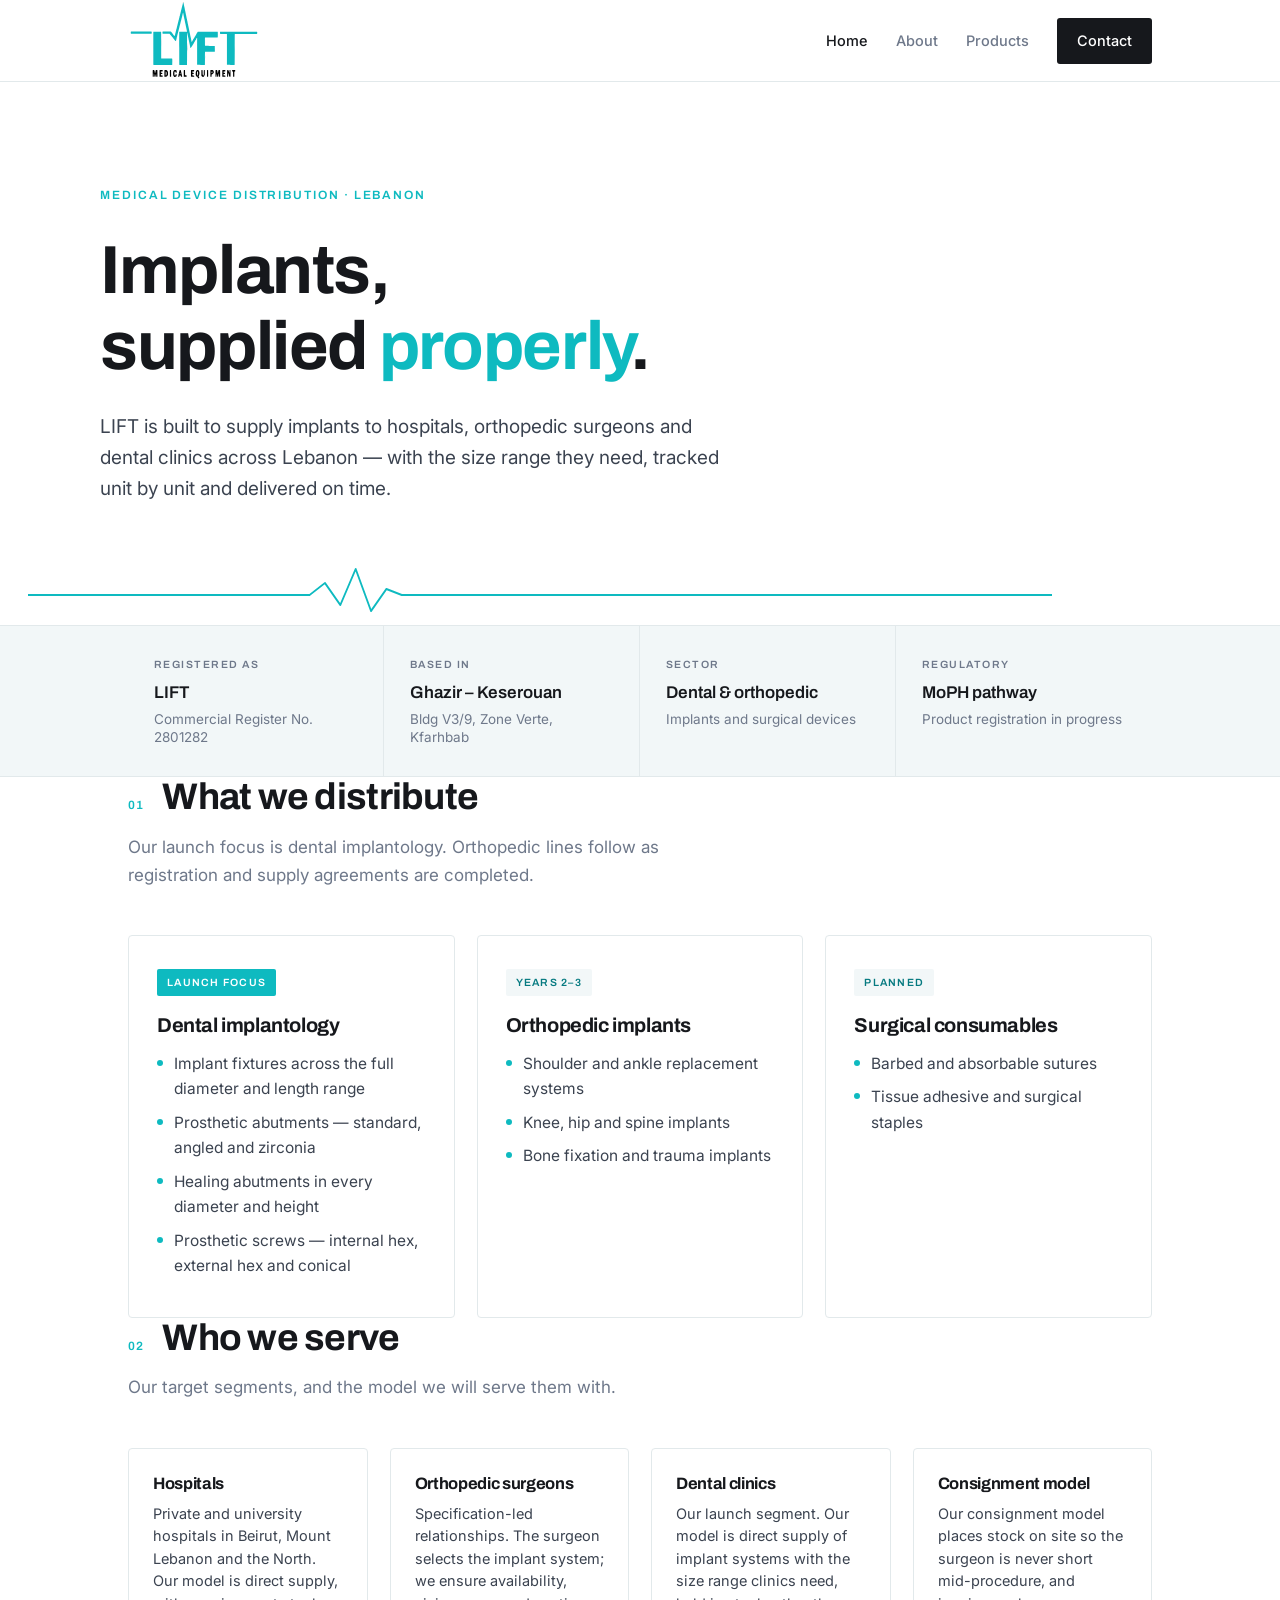
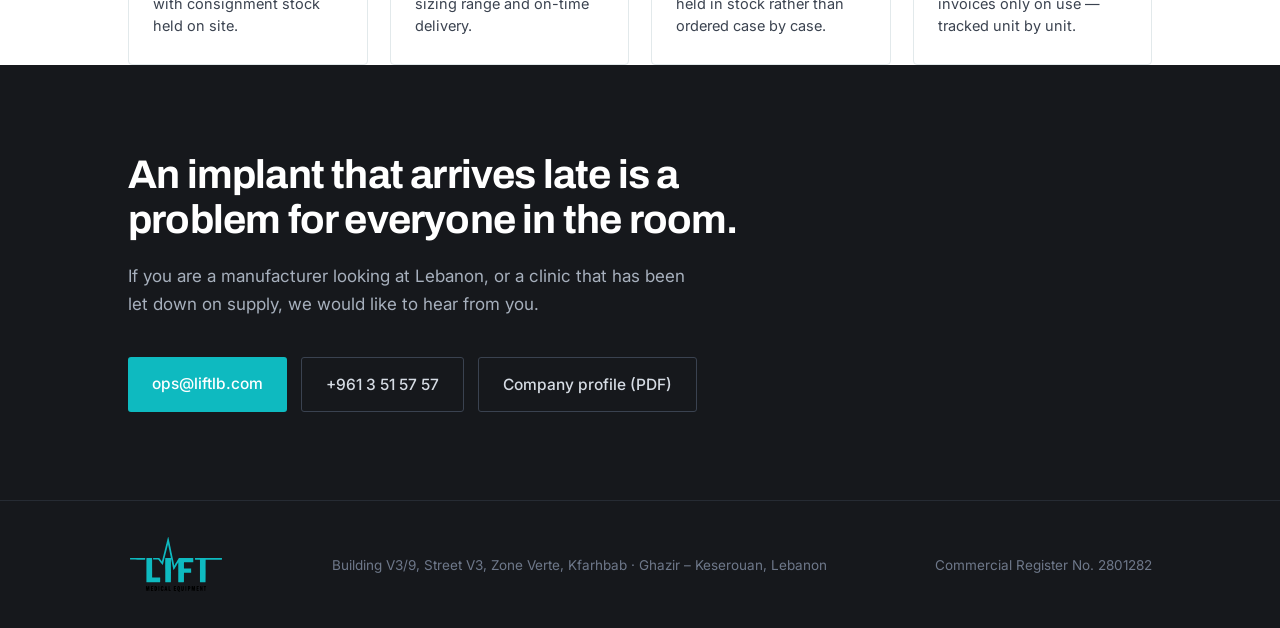
==== commit 5b5a1f55: "Add files via upload" ====
--- a/index.html
+++ b/index.html
@@ -3,399 +3,36 @@
 <head>
 <meta charset="utf-8">
 <meta name="viewport" content="width=device-width, initial-scale=1">
-<title>LIFT — Endoprosthetic implants and surgical devices, Lebanon</title>
-<meta name="description" content="LIFT Establishment distributes endoprosthetic implants and surgical devices to hospitals, orthopedic surgeons and dental clinics in Lebanon. Commercial Register No. 2801282.">
+<title>LIFT — Dental and orthopedic implant distribution, Lebanon</title>
+<meta name="description" content="LIFT Establishment distributes dental and orthopedic implants and surgical devices to hospitals, orthopedic surgeons and dental clinics in Lebanon. Commercial Register No. 2801282.">
+<link rel="icon" href="logo.svg" type="image/svg+xml">
 <link rel="preconnect" href="https://fonts.googleapis.com">
 <link rel="preconnect" href="https://fonts.gstatic.com" crossorigin>
 <link href="https://fonts.googleapis.com/css2?family=Archivo:wght@500;600;700&family=Inter:wght@400;500&display=swap" rel="stylesheet">
-<style>
-:root{
-  --teal:#0EBAC0; --deep:#067A80; --ink:#16181C;
-  --slate:#6E788A; --mist:#F2F7F8; --line:#E2E9EB; --paper:#fff;
-}
-*{box-sizing:border-box;margin:0;padding:0}
-html{scroll-behavior:smooth}
-body{font:400 17px/1.65 Inter,system-ui,sans-serif;color:var(--ink);background:var(--paper);
-     -webkit-font-smoothing:antialiased}
-.wrap{max-width:1080px;margin:0 auto;padding:0 28px}
-h1,h2,h3{font-family:Archivo,system-ui,sans-serif;font-weight:700;letter-spacing:-.02em;line-height:1.12}
-
-/* ── header ── */
-header{position:sticky;top:0;z-index:50;background:rgba(255,255,255,.92);
-       backdrop-filter:blur(10px);border-bottom:1px solid var(--line)}
-.bar{display:flex;align-items:center;justify-content:space-between;height:76px}
-.mark{color:var(--teal);display:block;width:132px}
-.mark svg{width:100%;height:auto;display:block}
-.nav{display:flex;gap:30px;align-items:center}
-.nav a{color:var(--slate);text-decoration:none;font-size:14.5px;font-weight:500}
-.nav a:hover{color:var(--teal)}
-.nav .btn{background:var(--ink);color:#fff;padding:11px 20px;border-radius:3px}
-.nav .btn:hover{background:var(--teal);color:#fff}
-@media(max-width:720px){.nav a:not(.btn){display:none}.mark{width:104px}}
-
-/* ── hero ── */
-.hero{padding:104px 0 0}
-.eyebrow{font-family:Archivo;font-size:12px;font-weight:600;letter-spacing:.16em;
-         text-transform:uppercase;color:var(--teal);margin-bottom:26px}
-.hero h1{font-size:clamp(38px,6vw,68px)}
-.hero h1 em{font-style:normal;color:var(--teal)}
-.lede{margin-top:26px;max-width:620px;font-size:19px;color:#3B4350}
-
-/* the pulse from the logo, used as the page's structural rule */
-.pulse{margin:56px 0 0;height:56px;overflow:hidden}
-.pulse svg{width:100%;height:56px;display:block}
-.pulse path{fill:none;stroke:var(--teal);stroke-width:2;stroke-linecap:round;stroke-linejoin:round;
-  stroke-dasharray:2400;stroke-dashoffset:2400;animation:draw 2.4s cubic-bezier(.6,0,.2,1) .3s forwards}
-@keyframes draw{to{stroke-dashoffset:0}}
-@media(prefers-reduced-motion:reduce){.pulse path{animation:none;stroke-dashoffset:0}}
-
-/* ── the verification strip: the page's signature ── */
-.verify{border-top:1px solid var(--line);border-bottom:1px solid var(--line);
-        margin-top:8px;background:var(--mist)}
-.vgrid{display:grid;grid-template-columns:repeat(4,1fr)}
-.vcell{padding:30px 26px;border-right:1px solid var(--line)}
-.vcell:last-child{border-right:0}
-.vk{font-family:Archivo;font-size:10.5px;font-weight:600;letter-spacing:.14em;
-    text-transform:uppercase;color:var(--slate);margin-bottom:9px}
-.vv{font-family:Archivo;font-size:17px;font-weight:600;color:var(--ink);line-height:1.35}
-.vv small{display:block;font-family:Inter;font-size:13.5px;font-weight:400;color:var(--slate);margin-top:5px}
-@media(max-width:860px){.vgrid{grid-template-columns:repeat(2,1fr)}
-  .vcell:nth-child(2){border-right:0}
-  .vcell:nth-child(1),.vcell:nth-child(2){border-bottom:1px solid var(--line)}}
-@media(max-width:460px){.vgrid{grid-template-columns:1fr}
-  .vcell{border-right:0;border-bottom:1px solid var(--line)}}
-
-/* ── sections ── */
-section{padding:92px 0}
-.shead{display:flex;align-items:baseline;gap:18px;margin-bottom:14px}
-.shead h2{font-size:clamp(26px,3.4vw,37px)}
-.snum{font-family:Archivo;font-size:12px;font-weight:600;color:var(--teal);letter-spacing:.1em}
-.sub{color:var(--slate);max-width:620px;margin-bottom:46px}
-
-.range{display:grid;grid-template-columns:repeat(3,1fr);gap:22px}
-@media(max-width:880px){.range{grid-template-columns:1fr}}
-.card{border:1px solid var(--line);border-radius:4px;padding:30px 28px;position:relative;
-      transition:border-color .18s,transform .18s}
-.card:hover{border-color:var(--teal);transform:translateY(-2px)}
-.card .tag{font-family:Archivo;font-size:10.5px;font-weight:600;letter-spacing:.12em;
-           text-transform:uppercase;padding:5px 10px;border-radius:2px;display:inline-block;margin-bottom:18px}
-.now{background:var(--teal);color:#fff}
-.soon{background:var(--mist);color:var(--deep)}
-.card h3{font-size:20px;margin-bottom:14px}
-.card ul{list-style:none;color:#3B4350;font-size:15.5px}
-.card li{padding-left:17px;position:relative;margin-bottom:8px}
-.card li:before{content:"";position:absolute;left:0;top:9px;width:6px;height:6px;
-                border-radius:50%;background:var(--teal)}
-
-.photo-strip{margin-top:40px}
-.photo-strip img{width:100%;height:340px;object-fit:cover;border-radius:4px;display:block}
-.photo-cap{margin-top:14px;font-size:14px;color:var(--slate);font-style:italic;max-width:640px}
-
-.audience{display:grid;grid-template-columns:repeat(4,1fr);gap:22px}
-@media(max-width:880px){.audience{grid-template-columns:repeat(2,1fr)}}
-@media(max-width:520px){.audience{grid-template-columns:1fr}}
-.acard{border:1px solid var(--line);border-radius:4px;padding:26px 24px}
-.acard h3{font-size:16.5px;margin-bottom:10px}
-.acard p{font-size:14.5px;color:#3B4350;line-height:1.55}
-
-.ops{display:grid;grid-template-columns:repeat(2,1fr);gap:0;border-top:1px solid var(--line)}
-@media(max-width:760px){.ops{grid-template-columns:1fr}}
-.op{padding:30px 30px 30px 0;border-bottom:1px solid var(--line)}
-.op:nth-child(odd){padding-right:44px}
-.op h3{font-size:17.5px;margin-bottom:9px}
-.op p{font-size:15.5px;color:#3B4350}
-
-/* ── closing ── */
-.close{background:var(--ink);color:#fff;padding:88px 0}
-.close h2{color:#fff;font-size:clamp(27px,3.6vw,40px);max-width:660px}
-.close p{color:#A7B0BD;margin-top:20px;max-width:560px}
-.contact{display:flex;flex-wrap:wrap;gap:14px;margin-top:38px}
-.contact a{display:inline-block;padding:14px 24px;border-radius:3px;text-decoration:none;
-           font-weight:500;font-size:15.5px}
-.primary{background:var(--teal);color:#fff}
-.primary:hover{background:#fff;color:var(--ink)}
-.ghost{border:1px solid #3A4250;color:#D6DCE4}
-.ghost:hover{border-color:var(--teal);color:var(--teal)}
-
-footer{background:var(--ink);border-top:1px solid #262B33;padding:34px 0;color:#6E788A;font-size:13.5px}
-.frow{display:flex;justify-content:space-between;gap:20px;flex-wrap:wrap;align-items:center}
-footer .mark{width:96px;color:var(--teal)}
-a:focus-visible,.card:focus-visible{outline:2px solid var(--teal);outline-offset:3px}
-</style>
+<link rel="stylesheet" href="style.css">
 </head>
 <body>
+
 <header>
   <div class="wrap bar">
-    <a href="#" class="mark" aria-label="LIFT Medical Equipment"><svg viewBox="0 0 2216 1368" xmlns="http://www.w3.org/2000/svg"><g transform="translate(0.000000,1368.000000) scale(0.100000,-0.100000)" fill="currentColor" stroke="none">
-<path d="M9243 13185 c-26 -18 -39 -58 -48 -142 -3 -34 -19 -103 -35 -155 -16
--51 -34 -122 -39 -158 -6 -36 -24 -108 -40 -160 -17 -52 -35 -126 -41 -163 -6
--38 -24 -112 -41 -165 -17 -52 -35 -124 -40 -158 -5 -35 -22 -105 -38 -156
--16 -51 -37 -138 -46 -193 -9 -55 -29 -131 -44 -170 -16 -38 -31 -95 -34 -125
--3 -30 -20 -100 -37 -154 -18 -55 -36 -128 -41 -162 -5 -35 -23 -107 -40 -160
--17 -54 -35 -126 -40 -160 -5 -35 -23 -107 -40 -160 -17 -54 -35 -126 -40
--160 -5 -35 -22 -105 -38 -156 -17 -51 -35 -122 -40 -158 -6 -36 -27 -119 -46
--184 -19 -66 -35 -129 -35 -142 0 -12 -16 -78 -36 -146 -20 -67 -40 -148 -45
--179 -5 -31 -23 -101 -39 -154 -17 -54 -35 -126 -40 -160 -5 -34 -23 -106 -40
--160 -17 -54 -35 -126 -40 -160 -5 -34 -23 -106 -40 -160 -17 -54 -34 -125
--40 -159 -5 -34 -25 -113 -43 -176 -19 -63 -37 -139 -41 -169 -4 -30 -22 -99
--40 -155 -19 -56 -36 -124 -39 -152 -7 -59 -73 -292 -88 -311 -19 -22 -39 -15
--57 18 -21 39 -93 136 -186 251 -39 47 -92 112 -117 145 -192 246 -242 303
--282 322 -41 20 -56 20 -687 18 -608 -2 -647 -3 -672 -20 -15 -11 -29 -26 -32
--35 -3 -10 -6 -75 -8 -146 l-2 -129 28 -23 27 -24 570 0 570 0 22 -24 c12 -13
-45 -51 72 -86 28 -34 77 -94 110 -132 33 -39 66 -80 74 -92 8 -11 29 -37 47
--56 17 -19 37 -46 44 -59 7 -13 40 -57 74 -98 33 -41 71 -87 83 -104 12 -17
-38 -48 57 -70 20 -21 36 -43 36 -49 0 -5 19 -31 43 -58 23 -27 76 -91 117
--143 41 -51 87 -105 101 -119 15 -14 36 -44 48 -67 16 -32 30 -45 65 -58 57
--22 83 -10 91 43 13 79 46 221 70 302 14 47 30 117 36 157 5 39 23 107 39 151
-16 43 34 115 40 160 6 44 21 107 34 139 13 32 32 105 41 163 10 57 26 124 37
-149 10 25 32 109 48 187 16 78 35 158 44 177 8 20 22 75 31 123 9 47 27 121
-40 163 13 42 31 114 40 161 10 47 27 119 40 160 13 41 31 113 40 160 9 47 27
-119 40 160 13 41 31 113 40 160 9 47 27 119 40 160 13 41 31 113 40 160 9 47
-27 119 40 160 13 41 31 113 40 160 9 47 27 119 40 160 13 41 31 114 39 161 9
-47 27 117 40 155 13 39 29 104 36 145 7 41 25 115 40 164 16 50 34 119 40 155
-6 36 22 104 35 151 14 47 32 130 40 184 21 127 35 156 63 122 6 -7 18 -66 26
--131 9 -66 25 -151 36 -190 11 -39 26 -118 35 -176 9 -58 29 -154 45 -215 15
--60 33 -147 39 -192 6 -45 24 -133 40 -195 16 -62 33 -140 36 -173 4 -33 20
--114 36 -180 17 -66 36 -161 44 -213 8 -51 25 -135 39 -185 13 -51 30 -128 36
--172 7 -44 25 -132 41 -197 16 -64 36 -160 44 -215 9 -54 29 -152 45 -218 16
--66 36 -163 44 -215 8 -52 27 -134 41 -183 14 -48 25 -96 25 -106 0 -25 -26
--45 -47 -37 -31 12 -1210 8 -1233 -4 -11 -6 -22 -21 -25 -33 -3 -12 -4 -1261
--3 -2775 l3 -2754 28 -24 28 -24 588 0 c393 0 598 4 619 11 21 7 34 21 42 42
-8 23 10 744 9 2673 -1 2012 1 2646 10 2663 25 46 39 8 76 -210 14 -81 31 -165
-39 -187 8 -23 18 -70 21 -104 9 -91 24 -163 50 -244 13 -39 30 -125 39 -190 8
--66 29 -166 46 -224 16 -58 30 -122 30 -142 0 -45 23 -157 45 -218 9 -25 25
--105 36 -177 11 -73 24 -145 29 -159 15 -38 47 -196 59 -285 6 -42 21 -112 35
--155 13 -43 26 -103 30 -133 7 -66 20 -83 60 -79 24 2 35 11 48 38 17 34 35
-60 107 157 18 26 40 62 48 82 9 20 27 50 42 66 14 17 46 68 71 113 43 80 167
-282 236 387 18 28 42 72 53 98 11 26 32 62 45 80 13 18 31 50 41 72 9 22 26
-51 39 65 13 14 31 47 41 73 10 26 22 50 27 53 12 8 75 106 123 194 69 124 74
-134 91 173 12 27 22 37 39 37 14 0 25 -7 28 -17 3 -13 10 -4176 7 -4506 0 -11
-13 -24 35 -33 29 -12 131 -14 619 -14 408 0 592 3 609 11 14 6 30 22 36 36 8
-17 11 326 11 1077 0 834 3 1056 13 1070 12 16 64 17 801 17 l788 0 30 29 30
-30 -5 452 -4 452 -26 22 -27 23 -784 0 c-431 0 -791 3 -800 7 -23 9 -29 45
--16 93 6 24 9 55 5 69 -3 15 -6 296 -7 625 -1 461 1 600 11 610 9 9 247 12
-1059 14 l1047 2 22 25 c21 25 21 28 21 466 0 438 0 441 -21 466 l-22 25 -1645
--1 c-1438 0 -1647 -2 -1667 -15 -25 -17 -77 -95 -119 -177 -15 -29 -37 -66
--50 -83 -12 -16 -34 -55 -48 -85 -14 -30 -40 -74 -56 -97 -17 -23 -53 -86 -81
--140 -28 -54 -59 -107 -69 -118 -10 -11 -25 -38 -35 -60 -9 -22 -24 -49 -35
--60 -10 -11 -28 -42 -40 -70 -12 -27 -32 -61 -44 -75 -13 -14 -30 -44 -39 -67
--9 -23 -40 -76 -68 -119 -60 -88 -118 -188 -165 -285 -18 -36 -40 -72 -49 -79
--10 -8 -28 -38 -40 -67 -34 -76 -74 -125 -99 -121 -19 3 -22 13 -33 118 -6 63
--27 176 -46 250 -19 74 -40 174 -45 221 -6 47 -20 108 -31 136 -11 28 -27 105
--36 170 -9 65 -30 170 -46 233 -17 63 -34 149 -40 190 -5 41 -24 136 -43 210
--19 74 -37 162 -40 194 -4 33 -22 120 -41 195 -18 75 -38 172 -44 215 -6 44
--22 120 -36 170 -14 50 -32 138 -40 196 -9 58 -27 146 -40 195 -14 50 -32 137
--40 195 -9 58 -27 143 -40 190 -14 47 -32 132 -40 190 -9 58 -27 146 -40 195
--14 50 -32 137 -40 195 -9 58 -27 146 -41 195 -13 50 -31 135 -39 189 -9 55
--29 151 -45 215 -16 64 -33 150 -39 191 -6 42 -24 127 -40 190 -16 64 -32 145
--36 180 -4 36 -17 99 -30 140 -13 41 -31 127 -41 190 -9 63 -29 165 -45 226
--16 61 -36 158 -44 215 -9 57 -27 145 -40 194 -14 50 -32 137 -40 195 -9 58
--29 155 -45 215 -16 61 -34 152 -40 203 -12 111 -32 165 -66 181 -31 14 -25
-14 -51 -4z"/>
-<path d="M490 8322 c-22 -18 -23 -26 -23 -143 1 -178 1 -177 23 -199 20 -20
-33 -20 1715 -20 1800 0 1726 -2 1764 44 14 17 22 248 9 284 -19 54 62 52
--1772 52 -1628 0 -1695 -1 -1716 -18z"/>
-<path d="M4864 8330 c-544 -5 -573 -6 -593 -24 l-21 -19 0 -2758 0 -2758 24
--28 24 -28 1524 -3 c1085 -2 1534 0 1561 8 26 8 41 19 47 36 15 37 13 956 -1
-987 -24 53 3 52 -944 54 l-880 2 -18 22 c-16 20 -17 136 -17 2239 0 1219 -2
-2224 -6 2233 -7 18 -45 34 -94 39 -19 2 -292 1 -606 -2z"/>
-<path d="M18533 8330 c-2799 -5 -3054 -6 -3069 -21 -18 -19 -19 -29 -16 -187
-2 -111 3 -114 31 -143 l29 -29 525 0 c515 0 525 0 551 -21 l26 -20 0 -2580 c0
--2566 0 -2579 20 -2599 20 -20 33 -20 614 -20 413 0 603 3 625 11 19 7 36 22
-42 36 5 15 9 1032 9 2581 0 2042 3 2562 13 2582 l13 25 1843 2 c1014 2 1852 5
-1861 8 32 10 42 58 43 205 1 159 -2 167 -68 172 -22 2 -1413 1 -3092 -2z"/>
-</g>
-<g transform="translate(0.000000,1368.000000) scale(0.100000,-0.100000)" fill="var(--slate)" stroke="none">
-<path d="M9245 13241 c-12 -5 -27 -17 -35 -27 -13 -17 -12 -17 8 1 26 21 93
-26 100 7 2 -7 9 -12 15 -12 20 0 -16 28 -43 34 -14 3 -34 1 -45 -3z"/>
-<path d="M9102 12755 c0 -16 2 -22 5 -12 2 9 2 23 0 30 -3 6 -5 -1 -5 -18z"/>
-<path d="M9022 12435 c0 -16 2 -22 5 -12 2 9 2 23 0 30 -3 6 -5 -1 -5 -18z"/>
-<path d="M8942 12115 c0 -16 2 -22 5 -12 2 9 2 23 0 30 -3 6 -5 -1 -5 -18z"/>
-<path d="M8702 11155 c0 -16 2 -22 5 -12 2 9 2 23 0 30 -3 6 -5 -1 -5 -18z"/>
-<path d="M8622 10835 c0 -16 2 -22 5 -12 2 9 2 23 0 30 -3 6 -5 -1 -5 -18z"/>
-<path d="M8542 10515 c0 -16 2 -22 5 -12 2 9 2 23 0 30 -3 6 -5 -1 -5 -18z"/>
-<path d="M9582 9795 c0 -16 2 -22 5 -12 2 9 2 23 0 30 -3 6 -5 -1 -5 -18z"/>
-<path d="M10092 9555 c0 -16 2 -22 5 -12 2 9 2 23 0 30 -3 6 -5 -1 -5 -18z"/>
-<path d="M6223 8373 c147 -2 387 -2 535 0 147 1 26 2 -268 2 -294 0 -415 -1
--267 -2z"/>
-<path d="M7043 8373 c9 -2 23 -2 30 0 6 3 -1 5 -18 5 -16 0 -22 -2 -12 -5z"/>
-<path d="M5353 8343 c9 -2 25 -2 35 0 9 3 1 5 -18 5 -19 0 -27 -2 -17 -5z"/>
-<path d="M11893 8343 c9 -2 25 -2 35 0 9 3 1 5 -18 5 -19 0 -27 -2 -17 -5z"/>
-<path d="M14873 8343 c9 -2 25 -2 35 0 9 3 1 5 -18 5 -19 0 -27 -2 -17 -5z"/>
-<path d="M21513 8343 c9 -2 25 -2 35 0 9 3 1 5 -18 5 -19 0 -27 -2 -17 -5z"/>
-<path d="M8572 8240 c0 -19 2 -27 5 -17 2 9 2 25 0 35 -3 9 -5 1 -5 -18z"/>
-<path d="M15422 8245 c0 -16 2 -22 5 -12 2 9 2 23 0 30 -3 6 -5 -1 -5 -18z"/>
-<path d="M4003 8160 c0 -30 2 -43 4 -27 2 15 2 39 0 55 -2 15 -4 2 -4 -28z"/>
-<path d="M15095 7840 c0 -206 1 -291 2 -187 2 103 2 271 0 375 -1 103 -2 18
--2 -188z"/>
-<path d="M452 8160 c0 -19 2 -27 5 -17 2 9 2 25 0 35 -3 9 -5 1 -5 -18z"/>
-<path d="M21702 8160 c0 -19 2 -27 5 -17 2 9 2 25 0 35 -3 9 -5 1 -5 -18z"/>
-<path d="M5595 6000 c0 -1092 1 -1538 2 -992 2 545 2 1439 0 1985 -1 545 -2
-99 -2 -993z"/>
-<path d="M573 7933 c9 -2 23 -2 30 0 6 3 -1 5 -18 5 -16 0 -22 -2 -12 -5z"/>
-<path d="M1453 7933 c450 -2 1184 -2 1630 0 447 1 79 2 -818 2 -896 0 -1262
--1 -812 -2z"/>
-<path d="M15728 7923 c122 -2 322 -2 445 0 122 1 22 2 -223 2 -245 0 -345 -1
--222 -2z"/>
-<path d="M16458 7923 c18 -2 45 -2 60 0 15 2 0 4 -33 4 -33 0 -45 -2 -27 -4z"/>
-<path d="M18968 7923 c481 -2 1264 -2 1740 0 477 1 84 2 -873 2 -957 0 -1347
--1 -867 -2z"/>
-<path d="M7787 7618 c2 -5 10 -8 18 -8 8 0 16 3 18 8 3 4 -5 7 -18 7 -13 0
--21 -3 -18 -7z"/>
-<path d="M9935 5075 c0 -1270 1 -1792 2 -1158 2 633 2 1673 0 2310 -1 637 -2
-119 -2 -1152z"/>
-<path d="M14873 7333 c9 -2 25 -2 35 0 9 3 1 5 -18 5 -19 0 -27 -2 -17 -5z"/>
-<path d="M11592 7200 c0 -19 2 -27 5 -17 2 9 2 25 0 35 -3 9 -5 1 -5 -18z"/>
-<path d="M12943 7190 c0 -25 2 -35 4 -22 2 12 2 32 0 45 -2 12 -4 2 -4 -23z"/>
-<path d="M11583 7035 c0 -33 2 -45 4 -27 2 18 2 45 0 60 -2 15 -4 0 -4 -33z"/>
-<path d="M12943 7040 c0 -30 2 -43 4 -27 2 15 2 39 0 55 -2 15 -4 2 -4 -28z"/>
-<path d="M12942 6905 c0 -16 2 -22 5 -12 2 9 2 23 0 30 -3 6 -5 -1 -5 -18z"/>
-<path d="M11582 6860 c0 -19 2 -27 5 -17 2 9 2 25 0 35 -3 9 -5 1 -5 -18z"/>
-<path d="M10809 6813 l-24 -28 28 24 c15 14 27 26 27 28 0 8 -8 1 -31 -24z"/>
-<path d="M12934 6680 c0 -91 2 -128 3 -82 2 45 2 119 0 165 -1 45 -3 8 -3 -83z"/>
-<path d="M10662 6765 c0 -16 2 -22 5 -12 2 9 2 23 0 30 -3 6 -5 -1 -5 -18z"/>
-<path d="M11584 6680 c0 -63 1 -89 3 -57 2 31 2 83 0 115 -2 31 -3 5 -3 -58z"/>
-<path d="M8065 6741 c-6 -5 -23 -11 -40 -14 l-30 -4 31 -2 c18 0 37 6 44 14
-14 16 10 21 -5 6z"/>
-<path d="M11583 6495 c0 -22 2 -30 4 -17 2 12 2 30 0 40 -3 9 -5 -1 -4 -23z"/>
-<path d="M12942 6455 c0 -16 2 -22 5 -12 2 9 2 23 0 30 -3 6 -5 -1 -5 -18z"/>
-<path d="M11583 6200 c0 -36 2 -50 4 -32 2 17 2 47 0 65 -2 17 -4 3 -4 -33z"/>
-<path d="M11583 5985 c0 -22 2 -30 4 -17 2 12 2 30 0 40 -3 9 -5 -1 -4 -23z"/>
-<path d="M11582 5860 c0 -19 2 -27 5 -17 2 9 2 25 0 35 -3 9 -5 1 -5 -18z"/>
-<path d="M11582 5740 c0 -19 2 -27 5 -17 2 9 2 25 0 35 -3 9 -5 1 -5 -18z"/>
-<path d="M14582 5690 c0 -19 2 -27 5 -17 2 9 2 25 0 35 -3 9 -5 1 -5 -18z"/>
-<path d="M11583 5635 c0 -22 2 -30 4 -17 2 12 2 30 0 40 -3 9 -5 -1 -4 -23z"/>
-<path d="M14582 5595 c0 -16 2 -22 5 -12 2 9 2 23 0 30 -3 6 -5 -1 -5 -18z"/>
-<path d="M11583 5540 c0 -25 2 -35 4 -22 2 12 2 32 0 45 -2 12 -4 2 -4 -23z"/>
-<path d="M11583 4920 c0 -36 2 -50 4 -32 2 17 2 47 0 65 -2 17 -4 3 -4 -33z"/>
-<path d="M13013 4903 c15 -2 37 -2 50 0 12 2 0 4 -28 4 -27 0 -38 -2 -22 -4z"/>
-<path d="M13463 4903 c180 -2 474 -2 655 0 180 1 32 2 -328 2 -360 0 -508 -1
--327 -2z"/>
-<path d="M12943 4785 c0 -22 2 -30 4 -17 2 12 2 30 0 40 -3 9 -5 -1 -4 -23z"/>
-<path d="M12945 3810 c0 -498 1 -701 2 -453 2 249 2 657 0 905 -1 249 -2 46
--2 -452z"/>
-<path d="M5593 3915 c0 -27 2 -38 4 -22 2 15 2 37 0 50 -2 12 -4 0 -4 -28z"/>
-<path d="M5658 3813 c12 -2 32 -2 45 0 12 2 2 4 -23 4 -25 0 -35 -2 -22 -4z"/>
-<path d="M6142 3813 c201 -2 534 -2 740 0 205 1 40 2 -367 2 -407 0 -575 -1
--373 -2z"/>
-<path d="M7323 3813 c9 -2 25 -2 35 0 9 3 1 5 -18 5 -19 0 -27 -2 -17 -5z"/>
-<path d="M7455 3240 c0 -228 1 -322 2 -208 2 115 2 301 0 415 -1 115 -2 21 -2
--207z"/>
-<path d="M16593 2875 c0 -22 2 -30 4 -17 2 12 2 30 0 40 -3 9 -5 -1 -4 -23z"/>
-<path d="M12942 2825 c0 -16 2 -22 5 -12 2 9 2 23 0 30 -3 6 -5 -1 -5 -18z"/>
-<path d="M11582 2790 c0 -19 2 -27 5 -17 2 9 2 25 0 35 -3 9 -5 1 -5 -18z"/>
-<path d="M4383 2693 c9 -2 23 -2 30 0 6 3 -1 5 -18 5 -16 0 -22 -2 -12 -5z"/>
-<path d="M12788 2693 c12 -2 30 -2 40 0 9 3 -1 5 -23 4 -22 0 -30 -2 -17 -4z"/>
-<path d="M16698 2693 c12 -2 30 -2 40 0 9 3 -1 5 -23 4 -22 0 -30 -2 -17 -4z"/>
-<path d="M4203 1842 c-53 -8 -53 -4 -53 -572 0 -289 4 -531 8 -538 21 -33 138
--33 158 0 4 6 7 112 8 237 1 168 5 234 15 256 l13 30 15 -34 c8 -19 21 -89 29
--155 34 -290 37 -310 61 -333 16 -17 34 -23 68 -23 61 0 91 29 100 96 38 276
-59 361 88 351 20 -6 25 -48 26 -229 1 -164 3 -180 21 -198 28 -28 127 -28 162
-0 l25 19 -3 516 c-2 317 -7 522 -13 534 -17 32 -64 43 -160 40 -66 -3 -95 -8
--106 -20 -10 -10 -25 -69 -40 -155 -28 -162 -55 -262 -80 -300 -15 -23 -19
--25 -26 -12 -10 17 -22 105 -39 267 -11 113 -35 181 -72 204 -22 14 -153 26
--205 19z"/>
-<path d="M7072 1840 c-12 -5 -27 -21 -32 -35 -6 -16 -10 -227 -10 -540 0 -474
-1 -514 18 -534 26 -31 134 -34 172 -3 l21 17 -1 514 c0 425 -3 518 -15 541
--22 43 -97 62 -153 40z"/>
-<path d="M7754 1831 c-36 -22 -78 -74 -89 -111 -4 -14 -21 -43 -37 -65 -38
--54 -56 -178 -57 -385 0 -127 18 -331 33 -359 45 -88 105 -175 134 -193 77
--48 288 -31 328 25 8 12 26 38 39 57 13 19 31 45 40 56 23 32 49 207 35 234
--14 27 -49 40 -106 40 -62 0 -84 -24 -84 -94 0 -73 -31 -120 -83 -124 -34 -3
--39 0 -67 45 -44 69 -49 97 -52 313 -2 185 -1 198 21 246 12 29 35 64 51 79
-24 23 34 26 64 21 48 -9 66 -38 66 -106 0 -68 25 -121 61 -131 42 -11 92 12
-113 51 17 32 18 48 11 163 -7 126 -8 128 -41 170 -79 96 -56 87 -211 87 -118
-0 -142 -3 -169 -19z"/>
-<path d="M11602 1837 c-19 -7 -61 -34 -93 -62 -44 -37 -62 -60 -70 -90 -6 -22
--22 -71 -36 -110 -30 -85 -46 -264 -41 -445 4 -121 5 -128 44 -210 47 -100
-107 -196 132 -208 9 -5 36 -12 60 -15 54 -7 69 -19 83 -71 15 -56 67 -136 96
--147 33 -12 97 -11 127 2 30 14 56 65 56 109 0 31 -15 50 -84 107 -35 29 -34
-74 4 149 16 32 37 88 46 124 9 36 28 88 43 115 26 49 26 52 24 246 -1 159 -5
-203 -18 235 -10 21 -27 64 -40 94 -27 69 -107 176 -137 184 -38 10 -161 6
--196 -7z m127 -246 c28 -28 33 -93 29 -371 -3 -215 -5 -249 -21 -273 -39 -60
--82 -23 -101 89 -39 220 -45 499 -12 549 21 31 76 35 105 6z"/>
-<path d="M12374 1843 c-54 -10 -54 -4 -55 -474 -1 -318 1 -445 10 -474 20 -63
-91 -157 136 -180 46 -23 175 -32 217 -16 17 6 36 28 52 59 13 26 31 54 40 61
-8 7 25 38 36 68 11 30 31 69 44 86 45 59 47 89 44 475 -3 413 1 392 -88 392
--35 0 -52 -5 -66 -21 -18 -20 -19 -46 -24 -418 -5 -370 -6 -399 -25 -436 -40
--80 -91 -52 -135 75 l-30 85 -1 315 c-1 173 -4 326 -8 339 -12 45 -85 76 -147
-64z"/>
-<path d="M13293 1826 l-28 -24 -3 -514 c-2 -282 0 -523 3 -536 12 -50 131 -66
-177 -25 17 15 18 50 18 528 0 332 -4 523 -10 542 -20 56 -107 72 -157 29z"/>
-<path d="M13883 1843 c-53 -11 -53 -6 -53 -569 0 -287 3 -529 6 -538 9 -24 75
--38 125 -27 75 17 75 15 69 240 -3 121 -1 135 15 148 11 7 32 13 47 13 16 0
-43 6 61 14 33 14 167 146 167 164 0 6 18 32 40 57 l40 46 0 102 c0 100 -1 104
--42 185 -37 75 -48 88 -102 123 l-60 39 -125 0 c-70 0 -135 2 -146 4 -11 2
--30 2 -42 -1z m252 -247 c28 -28 39 -77 33 -152 -5 -60 -36 -104 -72 -104 -49
-1 -66 37 -66 140 0 101 17 139 63 140 10 0 29 -11 42 -24z"/>
-<path d="M14806 1840 c-125 -8 -116 40 -117 -575 l0 -520 21 -17 c29 -24 101
--24 129 0 19 16 21 30 26 206 3 105 9 194 14 199 25 25 60 -96 81 -278 5 -50
-10 -93 10 -97 0 -5 9 -17 20 -28 26 -26 109 -28 138 -2 23 19 41 103 71 335
-26 200 47 243 70 150 8 -30 11 -120 10 -255 -3 -247 -3 -248 91 -248 40 0 64
-5 80 18 l21 17 0 520 c-1 619 10 567 -127 576 -49 4 -99 3 -111 -2 -32 -12
--48 -50 -73 -169 -12 -58 -24 -108 -26 -111 -2 -4 -8 -51 -14 -105 -24 -223
--58 -220 -86 5 -16 128 -38 255 -56 313 -20 67 -45 77 -172 68z"/>
-<path d="M17103 1843 c-13 -2 -32 -16 -43 -31 -20 -24 -20 -34 -14 -172 8
--165 -5 -254 -35 -248 -17 3 -29 37 -81 238 -36 135 -60 194 -85 204 -9 3 -50
-6 -90 6 -68 0 -75 -2 -94 -26 -21 -26 -21 -36 -21 -550 l0 -523 22 -15 c33
--23 110 -21 133 4 16 18 17 39 13 272 -3 139 -1 268 4 286 18 65 48 30 68 -78
-25 -135 130 -459 156 -481 44 -36 158 -27 173 14 4 12 7 252 6 532 -1 387 -4
-516 -14 533 -11 21 -51 44 -69 41 -4 -1 -17 -4 -29 -6z"/>
-<path d="M17724 1840 c-248 -6 -244 -4 -244 -121 0 -71 2 -79 25 -97 14 -11
-45 -23 69 -26 24 -4 50 -13 56 -21 9 -10 12 -126 13 -421 l2 -407 26 -19 c34
--26 132 -27 160 -2 18 16 19 36 19 426 0 263 4 416 10 429 9 15 22 19 65 19
-72 0 85 18 85 121 0 85 -14 114 -60 121 -14 2 -116 1 -226 -2z"/>
-<path d="M5315 1816 l-25 -25 0 -520 c0 -563 -2 -543 54 -557 12 -3 120 -4
-240 -2 215 3 218 3 237 27 35 44 17 147 -33 184 -24 18 -44 21 -134 21 -99 1
--107 3 -125 25 -15 18 -19 39 -19 95 0 105 8 113 120 118 115 4 135 20 134
-105 0 48 -4 59 -28 79 -23 21 -38 24 -105 24 -98 0 -111 11 -118 104 -5 60 -4
-66 22 91 25 26 31 27 88 21 34 -3 87 -2 116 3 75 12 91 33 91 121 0 106 4 104
--266 108 l-224 3 -25 -25z"/>
-<path d="M6143 1816 l-28 -24 -3 -520 -3 -520 27 -21 c24 -19 40 -21 141 -21
-74 0 125 5 147 14 32 13 193 132 213 158 6 7 27 62 48 122 l37 108 -4 202 c-3
-185 -5 204 -26 243 -12 23 -31 67 -42 97 -23 59 -58 95 -150 152 l-54 34 -138
-0 c-130 0 -138 -1 -165 -24z m284 -303 l48 -88 0 -150 0 -150 -48 -92 c-35
--69 -52 -93 -67 -93 -10 0 -22 5 -26 11 -9 15 -9 622 0 637 19 32 45 10 93
--75z"/>
-<path d="M8683 1830 c-31 -12 -41 -38 -54 -125 -6 -42 -23 -119 -39 -170 -16
--51 -34 -128 -40 -171 -6 -43 -23 -126 -39 -184 -16 -58 -36 -151 -45 -208 -8
--56 -25 -120 -36 -142 -11 -21 -20 -48 -20 -59 0 -57 131 -85 185 -38 21 18
-28 36 36 97 14 105 26 115 135 112 73 -3 84 -15 100 -113 17 -106 30 -119 121
--119 55 0 67 4 88 25 30 29 30 37 5 94 -11 24 -27 90 -35 146 -8 56 -26 141
--40 191 -14 49 -32 137 -41 196 -8 58 -24 133 -35 165 -11 32 -27 103 -35 157
--17 113 -25 133 -60 146 -31 12 -121 12 -151 0z m91 -455 c4 -14 11 -60 16
--102 8 -63 7 -81 -5 -100 -18 -27 -56 -30 -79 -7 -19 18 -19 15 -6 90 21 121
-59 181 74 119z"/>
-<path d="M9382 1815 c-22 -28 -22 -30 -22 -544 0 -431 2 -520 14 -537 13 -18
-30 -19 224 -22 l210 -3 22 28 c20 25 21 35 16 92 -11 108 -29 123 -146 125
--129 2 -120 -33 -120 436 0 470 7 442 -107 448 -66 4 -71 3 -91 -23z"/>
-<path d="M10595 1816 l-25 -25 0 -518 c0 -285 4 -523 8 -529 19 -29 55 -34
-266 -34 143 0 224 4 241 12 31 14 39 42 33 109 -9 90 -72 125 -208 113 -93 -8
--103 2 -111 108 -10 119 -4 125 110 129 116 5 136 21 135 106 0 48 -4 59 -28
-79 -23 21 -38 24 -105 24 -100 0 -110 10 -114 109 -2 67 0 74 23 93 21 17 34
-19 86 14 75 -8 163 8 189 34 31 31 29 141 -3 172 -22 22 -29 23 -247 26 l-225
-3 -25 -25z"/>
-<path d="M15854 1819 c-18 -20 -19 -46 -22 -545 -2 -514 -2 -524 18 -544 19
--19 32 -20 239 -20 206 0 220 1 245 21 22 17 26 28 26 70 0 62 -31 126 -68
-140 -16 6 -56 8 -98 4 -87 -9 -142 6 -148 38 -3 12 -7 52 -9 89 -7 96 -1 102
-118 108 91 5 99 8 121 33 26 31 31 80 13 120 -18 40 -59 57 -141 57 -93 0
--105 11 -109 95 -2 33 1 70 5 82 10 30 61 42 167 40 73 -2 90 1 108 17 48 44
-51 146 6 192 -24 24 -26 24 -238 24 -205 0 -215 -1 -233 -21z"/>
-</g></svg></a>
+    <a href="index.html" class="mark" aria-label="LIFT Medical Equipment — home">
+      <img src="logo.svg" alt="LIFT Medical Equipment">
+    </a>
     <nav class="nav">
-      <a href="#range">What we supply</a>
-      <a href="#market">Who we serve</a>
-      <a href="#operate">How we operate</a>
-      <a href="#contact" class="btn">Contact</a>
+      <a href="index.html" class="on">Home</a>
+      <a href="about.html">About</a>
+      <a href="products.html">Products</a>
+      <a href="contact.html" class="btn">Contact</a>
     </nav>
   </div>
 </header>
 
 <div class="wrap hero">
   <p class="eyebrow">Medical device distribution · Lebanon</p>
-  <h1>Endoprosthetic implants,<br>supplied <em>properly</em>.</h1>
-  <p class="lede">We supply implants to hospitals, orthopedic surgeons and dental clinics across
-     Lebanon — with the size range they need, tracked unit by unit, and delivered on time.</p>
+  <h1>Implants,<br>supplied <em>properly</em>.</h1>
+  <p class="lede">LIFT is built to supply implants to hospitals, orthopedic surgeons and dental
+     clinics across Lebanon — with the size range they need, tracked unit by unit and
+     delivered on time.</p>
 </div>
 
 <div class="wrap pulse" aria-hidden="true">
@@ -407,34 +44,43 @@
 <div class="verify">
   <div class="wrap">
     <div class="vgrid">
-      <div class="vcell"><div class="vk">Registered as</div>
-        <div class="vv">LIFT Establishment<small>Commercial Register No. 2801282</small></div></div>
-      <div class="vcell"><div class="vk">Based in</div>
-        <div class="vv">Ghazir – Keserouan<small>Bldg V3/9, Zone Verte, Kfarhbab</small></div></div>
-      <div class="vcell"><div class="vk">Sector</div>
-        <div class="vv">Endoprosthetics<small>Implants and surgical devices</small></div></div>
-      <div class="vcell"><div class="vk">Regulatory</div>
-        <div class="vv">MoPH pathway<small>Product registration in progress</small></div></div>
+      <div class="vcell">
+        <div class="vk">Registered as</div>
+        <div class="vv">LIFT<small>Commercial Register No. 2801282</small></div>
+      </div>
+      <div class="vcell">
+        <div class="vk">Based in</div>
+        <div class="vv">Ghazir – Keserouan<small>Bldg V3/9, Zone Verte, Kfarhbab</small></div>
+      </div>
+      <div class="vcell">
+        <div class="vk">Sector</div>
+        <div class="vv">Dental &amp; orthopedic<small>Implants and surgical devices</small></div>
+      </div>
+      <div class="vcell">
+        <div class="vk">Regulatory</div>
+        <div class="vv">MoPH pathway<small>Product registration in progress</small></div>
+      </div>
     </div>
   </div>
 </div>
 
-<section id="range" class="wrap">
-  <div class="shead"><span class="snum">01</span><h2>What we supply</h2></div>
-  <p class="sub">Our launch focus is dental implantology. Orthopedic lines follow as registration
-     and supply agreements are completed.</p>
+<section class="wrap">
+  <div class="shead"><span class="snum">01</span><h2>What we distribute</h2></div>
+  <p class="sub">Our launch focus is dental implantology. Orthopedic lines follow as
+     registration and supply agreements are completed.</p>
   <div class="range">
     <div class="card">
-      <span class="tag now">Available now</span>
+      <span class="tag now">Launch focus</span>
       <h3>Dental implantology</h3>
       <ul>
         <li>Implant fixtures across the full diameter and length range</li>
         <li>Prosthetic abutments — standard, angled and zirconia</li>
-        <li>Healing abutments and prosthetic screws</li>
+        <li>Healing abutments in every diameter and height</li>
+        <li>Prosthetic screws — internal hex, external hex and conical</li>
       </ul>
     </div>
     <div class="card">
-      <span class="tag soon">Year 2 – 3</span>
+      <span class="tag soon">Years 2–3</span>
       <h3>Orthopedic implants</h3>
       <ul>
         <li>Shoulder and ankle replacement systems</li>
@@ -451,317 +97,55 @@
       </ul>
     </div>
   </div>
-  <div class="photo-strip">
-    <img src="dental-implant.jpg" alt="Sectioned dental implant model showing fixture, abutment and crown">
-    <p class="photo-cap">Sectioned dental implant model — fixture, abutment and crown — the implant systems LIFT distributes at launch.</p>
+</section>
+
+<section class="wrap tight">
+  <div class="shead"><span class="snum">02</span><h2>Who we serve</h2></div>
+  <p class="sub">Our target segments, and the model we will serve them with.</p>
+  <div class="audience">
+    <div class="acard">
+      <h3>Hospitals</h3>
+      <p>Private and university hospitals in Beirut, Mount Lebanon and the North.
+         Our model is direct supply, with consignment stock held on site.</p>
+    </div>
+    <div class="acard">
+      <h3>Orthopedic surgeons</h3>
+      <p>Specification-led relationships. The surgeon selects the implant system;
+         we ensure availability, sizing range and on-time delivery.</p>
+    </div>
+    <div class="acard">
+      <h3>Dental clinics</h3>
+      <p>Our launch segment. Our model is direct supply of implant systems with the
+         size range clinics need, held in stock rather than ordered case by case.</p>
+    </div>
+    <div class="acard">
+      <h3>Consignment model</h3>
+      <p>Our consignment model places stock on site so the surgeon is never short
+         mid-procedure, and invoices only on use — tracked unit by unit.</p>
+    </div>
   </div>
 </section>
 
-<section id="market" class="wrap" style="padding-top:0">
-  <div class="shead"><span class="snum">02</span><h2>Who we serve</h2></div>
-  <p class="sub">Four groups make up our market in Lebanon — each with a different reason to work with us.</p>
-  <div class="audience">
-    <div class="acard"><h3>Hospitals</h3><p>Private and university hospitals in Beirut, Mount Lebanon and the North — supplied directly and through consignment stock held on site.</p></div>
-    <div class="acard"><h3>Orthopedic surgeons</h3><p>Specification-led relationships. The surgeon selects the implant system; we ensure availability, sizing range and on-time delivery.</p></div>
-    <div class="acard"><h3>Dental clinics</h3><p>Our launch segment — direct supply of implant systems with the size range clinics need, backed by consistent stock.</p></div>
-    <div class="acard"><h3>Consignment model</h3><p>We place stock on site so the surgeon is never short mid-procedure, and invoice only on use — tracked unit by unit.</p></div>
-  </div>
-</section>
-
-<section id="operate" class="wrap" style="padding-top:0">
-  <div class="shead"><span class="snum">03</span><h2>How we operate</h2></div>
-  <p class="sub">An implant that arrives late, or cannot be traced, is a problem for everyone in the
-     room. These are the commitments we hold ourselves to.</p>
-  <div class="ops">
-    <div class="op"><h3>Every unit is traceable</h3>
-      <p>Each implant is tracked by lot and serial number from arrival through to the patient. It is a
-         legal requirement in Lebanon, and we treat it as fundamental rather than administrative.</p></div>
-    <div class="op"><h3>Registered before it is offered</h3>
-      <p>No product is offered for sale before it is registered with the Ministry of Public Health.
-         We require CE marking and ISO 13485 documentation from every manufacturer we work with.</p></div>
-    <div class="op"><h3>Stock held, not ordered on demand</h3>
-      <p>We carry a working range of sizes rather than ordering case by case, so the system a surgeon
-         specifies is available when it is chosen.</p></div>
-    <div class="op"><h3>Consignment where it helps</h3>
-      <p>For hospitals that need implants on hand, we place stock on site and invoice on use — with
-         every unit accounted for and retrieved before it reaches its expiry.</p></div>
-  </div>
-</section>
-
-<div class="close" id="contact">
+<div class="close">
   <div class="wrap">
-    <h2>For manufacturers seeking a distributor in Lebanon</h2>
-    <p>We are establishing supply partnerships and are open to exclusive or semi-exclusive
-       distribution agreements. Tell us what you make and we will come back with the market picture.</p>
+    <h2>An implant that arrives late is a problem for everyone in the room.</h2>
+    <p>If you are a manufacturer looking at Lebanon, or a clinic that has been let down
+       on supply, we would like to hear from you.</p>
     <div class="contact">
       <a class="primary" href="mailto:ops@liftlb.com">ops@liftlb.com</a>
-      <a class="ghost" href="tel:+96135157 57">+961 3 51 57 57</a>
-      <a class="ghost" href="LIFT_Company_Profile.pdf" target="_blank" rel="noopener">Download Company Profile (PDF)</a>
+      <a class="ghost" href="tel:+96135157577">+961 3 51 57 57</a>
+      <a class="ghost" href="LIFT_Company_Profile.pdf" target="_blank" rel="noopener">Company profile (PDF)</a>
     </div>
   </div>
 </div>
 
 <footer>
   <div class="wrap frow">
-    <span class="mark" aria-hidden="true"><svg viewBox="0 0 2216 1368" xmlns="http://www.w3.org/2000/svg"><g transform="translate(0.000000,1368.000000) scale(0.100000,-0.100000)" fill="currentColor" stroke="none">
-<path d="M9243 13185 c-26 -18 -39 -58 -48 -142 -3 -34 -19 -103 -35 -155 -16
--51 -34 -122 -39 -158 -6 -36 -24 -108 -40 -160 -17 -52 -35 -126 -41 -163 -6
--38 -24 -112 -41 -165 -17 -52 -35 -124 -40 -158 -5 -35 -22 -105 -38 -156
--16 -51 -37 -138 -46 -193 -9 -55 -29 -131 -44 -170 -16 -38 -31 -95 -34 -125
--3 -30 -20 -100 -37 -154 -18 -55 -36 -128 -41 -162 -5 -35 -23 -107 -40 -160
--17 -54 -35 -126 -40 -160 -5 -35 -23 -107 -40 -160 -17 -54 -35 -126 -40
--160 -5 -35 -22 -105 -38 -156 -17 -51 -35 -122 -40 -158 -6 -36 -27 -119 -46
--184 -19 -66 -35 -129 -35 -142 0 -12 -16 -78 -36 -146 -20 -67 -40 -148 -45
--179 -5 -31 -23 -101 -39 -154 -17 -54 -35 -126 -40 -160 -5 -34 -23 -106 -40
--160 -17 -54 -35 -126 -40 -160 -5 -34 -23 -106 -40 -160 -17 -54 -34 -125
--40 -159 -5 -34 -25 -113 -43 -176 -19 -63 -37 -139 -41 -169 -4 -30 -22 -99
--40 -155 -19 -56 -36 -124 -39 -152 -7 -59 -73 -292 -88 -311 -19 -22 -39 -15
--57 18 -21 39 -93 136 -186 251 -39 47 -92 112 -117 145 -192 246 -242 303
--282 322 -41 20 -56 20 -687 18 -608 -2 -647 -3 -672 -20 -15 -11 -29 -26 -32
--35 -3 -10 -6 -75 -8 -146 l-2 -129 28 -23 27 -24 570 0 570 0 22 -24 c12 -13
-45 -51 72 -86 28 -34 77 -94 110 -132 33 -39 66 -80 74 -92 8 -11 29 -37 47
--56 17 -19 37 -46 44 -59 7 -13 40 -57 74 -98 33 -41 71 -87 83 -104 12 -17
-38 -48 57 -70 20 -21 36 -43 36 -49 0 -5 19 -31 43 -58 23 -27 76 -91 117
--143 41 -51 87 -105 101 -119 15 -14 36 -44 48 -67 16 -32 30 -45 65 -58 57
--22 83 -10 91 43 13 79 46 221 70 302 14 47 30 117 36 157 5 39 23 107 39 151
-16 43 34 115 40 160 6 44 21 107 34 139 13 32 32 105 41 163 10 57 26 124 37
-149 10 25 32 109 48 187 16 78 35 158 44 177 8 20 22 75 31 123 9 47 27 121
-40 163 13 42 31 114 40 161 10 47 27 119 40 160 13 41 31 113 40 160 9 47 27
-119 40 160 13 41 31 113 40 160 9 47 27 119 40 160 13 41 31 113 40 160 9 47
-27 119 40 160 13 41 31 113 40 160 9 47 27 119 40 160 13 41 31 114 39 161 9
-47 27 117 40 155 13 39 29 104 36 145 7 41 25 115 40 164 16 50 34 119 40 155
-6 36 22 104 35 151 14 47 32 130 40 184 21 127 35 156 63 122 6 -7 18 -66 26
--131 9 -66 25 -151 36 -190 11 -39 26 -118 35 -176 9 -58 29 -154 45 -215 15
--60 33 -147 39 -192 6 -45 24 -133 40 -195 16 -62 33 -140 36 -173 4 -33 20
--114 36 -180 17 -66 36 -161 44 -213 8 -51 25 -135 39 -185 13 -51 30 -128 36
--172 7 -44 25 -132 41 -197 16 -64 36 -160 44 -215 9 -54 29 -152 45 -218 16
--66 36 -163 44 -215 8 -52 27 -134 41 -183 14 -48 25 -96 25 -106 0 -25 -26
--45 -47 -37 -31 12 -1210 8 -1233 -4 -11 -6 -22 -21 -25 -33 -3 -12 -4 -1261
--3 -2775 l3 -2754 28 -24 28 -24 588 0 c393 0 598 4 619 11 21 7 34 21 42 42
-8 23 10 744 9 2673 -1 2012 1 2646 10 2663 25 46 39 8 76 -210 14 -81 31 -165
-39 -187 8 -23 18 -70 21 -104 9 -91 24 -163 50 -244 13 -39 30 -125 39 -190 8
--66 29 -166 46 -224 16 -58 30 -122 30 -142 0 -45 23 -157 45 -218 9 -25 25
--105 36 -177 11 -73 24 -145 29 -159 15 -38 47 -196 59 -285 6 -42 21 -112 35
--155 13 -43 26 -103 30 -133 7 -66 20 -83 60 -79 24 2 35 11 48 38 17 34 35
-60 107 157 18 26 40 62 48 82 9 20 27 50 42 66 14 17 46 68 71 113 43 80 167
-282 236 387 18 28 42 72 53 98 11 26 32 62 45 80 13 18 31 50 41 72 9 22 26
-51 39 65 13 14 31 47 41 73 10 26 22 50 27 53 12 8 75 106 123 194 69 124 74
-134 91 173 12 27 22 37 39 37 14 0 25 -7 28 -17 3 -13 10 -4176 7 -4506 0 -11
-13 -24 35 -33 29 -12 131 -14 619 -14 408 0 592 3 609 11 14 6 30 22 36 36 8
-17 11 326 11 1077 0 834 3 1056 13 1070 12 16 64 17 801 17 l788 0 30 29 30
-30 -5 452 -4 452 -26 22 -27 23 -784 0 c-431 0 -791 3 -800 7 -23 9 -29 45
--16 93 6 24 9 55 5 69 -3 15 -6 296 -7 625 -1 461 1 600 11 610 9 9 247 12
-1059 14 l1047 2 22 25 c21 25 21 28 21 466 0 438 0 441 -21 466 l-22 25 -1645
--1 c-1438 0 -1647 -2 -1667 -15 -25 -17 -77 -95 -119 -177 -15 -29 -37 -66
--50 -83 -12 -16 -34 -55 -48 -85 -14 -30 -40 -74 -56 -97 -17 -23 -53 -86 -81
--140 -28 -54 -59 -107 -69 -118 -10 -11 -25 -38 -35 -60 -9 -22 -24 -49 -35
--60 -10 -11 -28 -42 -40 -70 -12 -27 -32 -61 -44 -75 -13 -14 -30 -44 -39 -67
--9 -23 -40 -76 -68 -119 -60 -88 -118 -188 -165 -285 -18 -36 -40 -72 -49 -79
--10 -8 -28 -38 -40 -67 -34 -76 -74 -125 -99 -121 -19 3 -22 13 -33 118 -6 63
--27 176 -46 250 -19 74 -40 174 -45 221 -6 47 -20 108 -31 136 -11 28 -27 105
--36 170 -9 65 -30 170 -46 233 -17 63 -34 149 -40 190 -5 41 -24 136 -43 210
--19 74 -37 162 -40 194 -4 33 -22 120 -41 195 -18 75 -38 172 -44 215 -6 44
--22 120 -36 170 -14 50 -32 138 -40 196 -9 58 -27 146 -40 195 -14 50 -32 137
--40 195 -9 58 -27 143 -40 190 -14 47 -32 132 -40 190 -9 58 -27 146 -40 195
--14 50 -32 137 -40 195 -9 58 -27 146 -41 195 -13 50 -31 135 -39 189 -9 55
--29 151 -45 215 -16 64 -33 150 -39 191 -6 42 -24 127 -40 190 -16 64 -32 145
--36 180 -4 36 -17 99 -30 140 -13 41 -31 127 -41 190 -9 63 -29 165 -45 226
--16 61 -36 158 -44 215 -9 57 -27 145 -40 194 -14 50 -32 137 -40 195 -9 58
--29 155 -45 215 -16 61 -34 152 -40 203 -12 111 -32 165 -66 181 -31 14 -25
-14 -51 -4z"/>
-<path d="M490 8322 c-22 -18 -23 -26 -23 -143 1 -178 1 -177 23 -199 20 -20
-33 -20 1715 -20 1800 0 1726 -2 1764 44 14 17 22 248 9 284 -19 54 62 52
--1772 52 -1628 0 -1695 -1 -1716 -18z"/>
-<path d="M4864 8330 c-544 -5 -573 -6 -593 -24 l-21 -19 0 -2758 0 -2758 24
--28 24 -28 1524 -3 c1085 -2 1534 0 1561 8 26 8 41 19 47 36 15 37 13 956 -1
-987 -24 53 3 52 -944 54 l-880 2 -18 22 c-16 20 -17 136 -17 2239 0 1219 -2
-2224 -6 2233 -7 18 -45 34 -94 39 -19 2 -292 1 -606 -2z"/>
-<path d="M18533 8330 c-2799 -5 -3054 -6 -3069 -21 -18 -19 -19 -29 -16 -187
-2 -111 3 -114 31 -143 l29 -29 525 0 c515 0 525 0 551 -21 l26 -20 0 -2580 c0
--2566 0 -2579 20 -2599 20 -20 33 -20 614 -20 413 0 603 3 625 11 19 7 36 22
-42 36 5 15 9 1032 9 2581 0 2042 3 2562 13 2582 l13 25 1843 2 c1014 2 1852 5
-1861 8 32 10 42 58 43 205 1 159 -2 167 -68 172 -22 2 -1413 1 -3092 -2z"/>
-</g>
-<g transform="translate(0.000000,1368.000000) scale(0.100000,-0.100000)" fill="var(--slate)" stroke="none">
-<path d="M9245 13241 c-12 -5 -27 -17 -35 -27 -13 -17 -12 -17 8 1 26 21 93
-26 100 7 2 -7 9 -12 15 -12 20 0 -16 28 -43 34 -14 3 -34 1 -45 -3z"/>
-<path d="M9102 12755 c0 -16 2 -22 5 -12 2 9 2 23 0 30 -3 6 -5 -1 -5 -18z"/>
-<path d="M9022 12435 c0 -16 2 -22 5 -12 2 9 2 23 0 30 -3 6 -5 -1 -5 -18z"/>
-<path d="M8942 12115 c0 -16 2 -22 5 -12 2 9 2 23 0 30 -3 6 -5 -1 -5 -18z"/>
-<path d="M8702 11155 c0 -16 2 -22 5 -12 2 9 2 23 0 30 -3 6 -5 -1 -5 -18z"/>
-<path d="M8622 10835 c0 -16 2 -22 5 -12 2 9 2 23 0 30 -3 6 -5 -1 -5 -18z"/>
-<path d="M8542 10515 c0 -16 2 -22 5 -12 2 9 2 23 0 30 -3 6 -5 -1 -5 -18z"/>
-<path d="M9582 9795 c0 -16 2 -22 5 -12 2 9 2 23 0 30 -3 6 -5 -1 -5 -18z"/>
-<path d="M10092 9555 c0 -16 2 -22 5 -12 2 9 2 23 0 30 -3 6 -5 -1 -5 -18z"/>
-<path d="M6223 8373 c147 -2 387 -2 535 0 147 1 26 2 -268 2 -294 0 -415 -1
--267 -2z"/>
-<path d="M7043 8373 c9 -2 23 -2 30 0 6 3 -1 5 -18 5 -16 0 -22 -2 -12 -5z"/>
-<path d="M5353 8343 c9 -2 25 -2 35 0 9 3 1 5 -18 5 -19 0 -27 -2 -17 -5z"/>
-<path d="M11893 8343 c9 -2 25 -2 35 0 9 3 1 5 -18 5 -19 0 -27 -2 -17 -5z"/>
-<path d="M14873 8343 c9 -2 25 -2 35 0 9 3 1 5 -18 5 -19 0 -27 -2 -17 -5z"/>
-<path d="M21513 8343 c9 -2 25 -2 35 0 9 3 1 5 -18 5 -19 0 -27 -2 -17 -5z"/>
-<path d="M8572 8240 c0 -19 2 -27 5 -17 2 9 2 25 0 35 -3 9 -5 1 -5 -18z"/>
-<path d="M15422 8245 c0 -16 2 -22 5 -12 2 9 2 23 0 30 -3 6 -5 -1 -5 -18z"/>
-<path d="M4003 8160 c0 -30 2 -43 4 -27 2 15 2 39 0 55 -2 15 -4 2 -4 -28z"/>
-<path d="M15095 7840 c0 -206 1 -291 2 -187 2 103 2 271 0 375 -1 103 -2 18
--2 -188z"/>
-<path d="M452 8160 c0 -19 2 -27 5 -17 2 9 2 25 0 35 -3 9 -5 1 -5 -18z"/>
-<path d="M21702 8160 c0 -19 2 -27 5 -17 2 9 2 25 0 35 -3 9 -5 1 -5 -18z"/>
-<path d="M5595 6000 c0 -1092 1 -1538 2 -992 2 545 2 1439 0 1985 -1 545 -2
-99 -2 -993z"/>
-<path d="M573 7933 c9 -2 23 -2 30 0 6 3 -1 5 -18 5 -16 0 -22 -2 -12 -5z"/>
-<path d="M1453 7933 c450 -2 1184 -2 1630 0 447 1 79 2 -818 2 -896 0 -1262
--1 -812 -2z"/>
-<path d="M15728 7923 c122 -2 322 -2 445 0 122 1 22 2 -223 2 -245 0 -345 -1
--222 -2z"/>
-<path d="M16458 7923 c18 -2 45 -2 60 0 15 2 0 4 -33 4 -33 0 -45 -2 -27 -4z"/>
-<path d="M18968 7923 c481 -2 1264 -2 1740 0 477 1 84 2 -873 2 -957 0 -1347
--1 -867 -2z"/>
-<path d="M7787 7618 c2 -5 10 -8 18 -8 8 0 16 3 18 8 3 4 -5 7 -18 7 -13 0
--21 -3 -18 -7z"/>
-<path d="M9935 5075 c0 -1270 1 -1792 2 -1158 2 633 2 1673 0 2310 -1 637 -2
-119 -2 -1152z"/>
-<path d="M14873 7333 c9 -2 25 -2 35 0 9 3 1 5 -18 5 -19 0 -27 -2 -17 -5z"/>
-<path d="M11592 7200 c0 -19 2 -27 5 -17 2 9 2 25 0 35 -3 9 -5 1 -5 -18z"/>
-<path d="M12943 7190 c0 -25 2 -35 4 -22 2 12 2 32 0 45 -2 12 -4 2 -4 -23z"/>
-<path d="M11583 7035 c0 -33 2 -45 4 -27 2 18 2 45 0 60 -2 15 -4 0 -4 -33z"/>
-<path d="M12943 7040 c0 -30 2 -43 4 -27 2 15 2 39 0 55 -2 15 -4 2 -4 -28z"/>
-<path d="M12942 6905 c0 -16 2 -22 5 -12 2 9 2 23 0 30 -3 6 -5 -1 -5 -18z"/>
-<path d="M11582 6860 c0 -19 2 -27 5 -17 2 9 2 25 0 35 -3 9 -5 1 -5 -18z"/>
-<path d="M10809 6813 l-24 -28 28 24 c15 14 27 26 27 28 0 8 -8 1 -31 -24z"/>
-<path d="M12934 6680 c0 -91 2 -128 3 -82 2 45 2 119 0 165 -1 45 -3 8 -3 -83z"/>
-<path d="M10662 6765 c0 -16 2 -22 5 -12 2 9 2 23 0 30 -3 6 -5 -1 -5 -18z"/>
-<path d="M11584 6680 c0 -63 1 -89 3 -57 2 31 2 83 0 115 -2 31 -3 5 -3 -58z"/>
-<path d="M8065 6741 c-6 -5 -23 -11 -40 -14 l-30 -4 31 -2 c18 0 37 6 44 14
-14 16 10 21 -5 6z"/>
-<path d="M11583 6495 c0 -22 2 -30 4 -17 2 12 2 30 0 40 -3 9 -5 -1 -4 -23z"/>
-<path d="M12942 6455 c0 -16 2 -22 5 -12 2 9 2 23 0 30 -3 6 -5 -1 -5 -18z"/>
-<path d="M11583 6200 c0 -36 2 -50 4 -32 2 17 2 47 0 65 -2 17 -4 3 -4 -33z"/>
-<path d="M11583 5985 c0 -22 2 -30 4 -17 2 12 2 30 0 40 -3 9 -5 -1 -4 -23z"/>
-<path d="M11582 5860 c0 -19 2 -27 5 -17 2 9 2 25 0 35 -3 9 -5 1 -5 -18z"/>
-<path d="M11582 5740 c0 -19 2 -27 5 -17 2 9 2 25 0 35 -3 9 -5 1 -5 -18z"/>
-<path d="M14582 5690 c0 -19 2 -27 5 -17 2 9 2 25 0 35 -3 9 -5 1 -5 -18z"/>
-<path d="M11583 5635 c0 -22 2 -30 4 -17 2 12 2 30 0 40 -3 9 -5 -1 -4 -23z"/>
-<path d="M14582 5595 c0 -16 2 -22 5 -12 2 9 2 23 0 30 -3 6 -5 -1 -5 -18z"/>
-<path d="M11583 5540 c0 -25 2 -35 4 -22 2 12 2 32 0 45 -2 12 -4 2 -4 -23z"/>
-<path d="M11583 4920 c0 -36 2 -50 4 -32 2 17 2 47 0 65 -2 17 -4 3 -4 -33z"/>
-<path d="M13013 4903 c15 -2 37 -2 50 0 12 2 0 4 -28 4 -27 0 -38 -2 -22 -4z"/>
-<path d="M13463 4903 c180 -2 474 -2 655 0 180 1 32 2 -328 2 -360 0 -508 -1
--327 -2z"/>
-<path d="M12943 4785 c0 -22 2 -30 4 -17 2 12 2 30 0 40 -3 9 -5 -1 -4 -23z"/>
-<path d="M12945 3810 c0 -498 1 -701 2 -453 2 249 2 657 0 905 -1 249 -2 46
--2 -452z"/>
-<path d="M5593 3915 c0 -27 2 -38 4 -22 2 15 2 37 0 50 -2 12 -4 0 -4 -28z"/>
-<path d="M5658 3813 c12 -2 32 -2 45 0 12 2 2 4 -23 4 -25 0 -35 -2 -22 -4z"/>
-<path d="M6142 3813 c201 -2 534 -2 740 0 205 1 40 2 -367 2 -407 0 -575 -1
--373 -2z"/>
-<path d="M7323 3813 c9 -2 25 -2 35 0 9 3 1 5 -18 5 -19 0 -27 -2 -17 -5z"/>
-<path d="M7455 3240 c0 -228 1 -322 2 -208 2 115 2 301 0 415 -1 115 -2 21 -2
--207z"/>
-<path d="M16593 2875 c0 -22 2 -30 4 -17 2 12 2 30 0 40 -3 9 -5 -1 -4 -23z"/>
-<path d="M12942 2825 c0 -16 2 -22 5 -12 2 9 2 23 0 30 -3 6 -5 -1 -5 -18z"/>
-<path d="M11582 2790 c0 -19 2 -27 5 -17 2 9 2 25 0 35 -3 9 -5 1 -5 -18z"/>
-<path d="M4383 2693 c9 -2 23 -2 30 0 6 3 -1 5 -18 5 -16 0 -22 -2 -12 -5z"/>
-<path d="M12788 2693 c12 -2 30 -2 40 0 9 3 -1 5 -23 4 -22 0 -30 -2 -17 -4z"/>
-<path d="M16698 2693 c12 -2 30 -2 40 0 9 3 -1 5 -23 4 -22 0 -30 -2 -17 -4z"/>
-<path d="M4203 1842 c-53 -8 -53 -4 -53 -572 0 -289 4 -531 8 -538 21 -33 138
--33 158 0 4 6 7 112 8 237 1 168 5 234 15 256 l13 30 15 -34 c8 -19 21 -89 29
--155 34 -290 37 -310 61 -333 16 -17 34 -23 68 -23 61 0 91 29 100 96 38 276
-59 361 88 351 20 -6 25 -48 26 -229 1 -164 3 -180 21 -198 28 -28 127 -28 162
-0 l25 19 -3 516 c-2 317 -7 522 -13 534 -17 32 -64 43 -160 40 -66 -3 -95 -8
--106 -20 -10 -10 -25 -69 -40 -155 -28 -162 -55 -262 -80 -300 -15 -23 -19
--25 -26 -12 -10 17 -22 105 -39 267 -11 113 -35 181 -72 204 -22 14 -153 26
--205 19z"/>
-<path d="M7072 1840 c-12 -5 -27 -21 -32 -35 -6 -16 -10 -227 -10 -540 0 -474
-1 -514 18 -534 26 -31 134 -34 172 -3 l21 17 -1 514 c0 425 -3 518 -15 541
--22 43 -97 62 -153 40z"/>
-<path d="M7754 1831 c-36 -22 -78 -74 -89 -111 -4 -14 -21 -43 -37 -65 -38
--54 -56 -178 -57 -385 0 -127 18 -331 33 -359 45 -88 105 -175 134 -193 77
--48 288 -31 328 25 8 12 26 38 39 57 13 19 31 45 40 56 23 32 49 207 35 234
--14 27 -49 40 -106 40 -62 0 -84 -24 -84 -94 0 -73 -31 -120 -83 -124 -34 -3
--39 0 -67 45 -44 69 -49 97 -52 313 -2 185 -1 198 21 246 12 29 35 64 51 79
-24 23 34 26 64 21 48 -9 66 -38 66 -106 0 -68 25 -121 61 -131 42 -11 92 12
-113 51 17 32 18 48 11 163 -7 126 -8 128 -41 170 -79 96 -56 87 -211 87 -118
-0 -142 -3 -169 -19z"/>
-<path d="M11602 1837 c-19 -7 -61 -34 -93 -62 -44 -37 -62 -60 -70 -90 -6 -22
--22 -71 -36 -110 -30 -85 -46 -264 -41 -445 4 -121 5 -128 44 -210 47 -100
-107 -196 132 -208 9 -5 36 -12 60 -15 54 -7 69 -19 83 -71 15 -56 67 -136 96
--147 33 -12 97 -11 127 2 30 14 56 65 56 109 0 31 -15 50 -84 107 -35 29 -34
-74 4 149 16 32 37 88 46 124 9 36 28 88 43 115 26 49 26 52 24 246 -1 159 -5
-203 -18 235 -10 21 -27 64 -40 94 -27 69 -107 176 -137 184 -38 10 -161 6
--196 -7z m127 -246 c28 -28 33 -93 29 -371 -3 -215 -5 -249 -21 -273 -39 -60
--82 -23 -101 89 -39 220 -45 499 -12 549 21 31 76 35 105 6z"/>
-<path d="M12374 1843 c-54 -10 -54 -4 -55 -474 -1 -318 1 -445 10 -474 20 -63
-91 -157 136 -180 46 -23 175 -32 217 -16 17 6 36 28 52 59 13 26 31 54 40 61
-8 7 25 38 36 68 11 30 31 69 44 86 45 59 47 89 44 475 -3 413 1 392 -88 392
--35 0 -52 -5 -66 -21 -18 -20 -19 -46 -24 -418 -5 -370 -6 -399 -25 -436 -40
--80 -91 -52 -135 75 l-30 85 -1 315 c-1 173 -4 326 -8 339 -12 45 -85 76 -147
-64z"/>
-<path d="M13293 1826 l-28 -24 -3 -514 c-2 -282 0 -523 3 -536 12 -50 131 -66
-177 -25 17 15 18 50 18 528 0 332 -4 523 -10 542 -20 56 -107 72 -157 29z"/>
-<path d="M13883 1843 c-53 -11 -53 -6 -53 -569 0 -287 3 -529 6 -538 9 -24 75
--38 125 -27 75 17 75 15 69 240 -3 121 -1 135 15 148 11 7 32 13 47 13 16 0
-43 6 61 14 33 14 167 146 167 164 0 6 18 32 40 57 l40 46 0 102 c0 100 -1 104
--42 185 -37 75 -48 88 -102 123 l-60 39 -125 0 c-70 0 -135 2 -146 4 -11 2
--30 2 -42 -1z m252 -247 c28 -28 39 -77 33 -152 -5 -60 -36 -104 -72 -104 -49
-1 -66 37 -66 140 0 101 17 139 63 140 10 0 29 -11 42 -24z"/>
-<path d="M14806 1840 c-125 -8 -116 40 -117 -575 l0 -520 21 -17 c29 -24 101
--24 129 0 19 16 21 30 26 206 3 105 9 194 14 199 25 25 60 -96 81 -278 5 -50
-10 -93 10 -97 0 -5 9 -17 20 -28 26 -26 109 -28 138 -2 23 19 41 103 71 335
-26 200 47 243 70 150 8 -30 11 -120 10 -255 -3 -247 -3 -248 91 -248 40 0 64
-5 80 18 l21 17 0 520 c-1 619 10 567 -127 576 -49 4 -99 3 -111 -2 -32 -12
--48 -50 -73 -169 -12 -58 -24 -108 -26 -111 -2 -4 -8 -51 -14 -105 -24 -223
--58 -220 -86 5 -16 128 -38 255 -56 313 -20 67 -45 77 -172 68z"/>
-<path d="M17103 1843 c-13 -2 -32 -16 -43 -31 -20 -24 -20 -34 -14 -172 8
--165 -5 -254 -35 -248 -17 3 -29 37 -81 238 -36 135 -60 194 -85 204 -9 3 -50
-6 -90 6 -68 0 -75 -2 -94 -26 -21 -26 -21 -36 -21 -550 l0 -523 22 -15 c33
--23 110 -21 133 4 16 18 17 39 13 272 -3 139 -1 268 4 286 18 65 48 30 68 -78
-25 -135 130 -459 156 -481 44 -36 158 -27 173 14 4 12 7 252 6 532 -1 387 -4
-516 -14 533 -11 21 -51 44 -69 41 -4 -1 -17 -4 -29 -6z"/>
-<path d="M17724 1840 c-248 -6 -244 -4 -244 -121 0 -71 2 -79 25 -97 14 -11
-45 -23 69 -26 24 -4 50 -13 56 -21 9 -10 12 -126 13 -421 l2 -407 26 -19 c34
--26 132 -27 160 -2 18 16 19 36 19 426 0 263 4 416 10 429 9 15 22 19 65 19
-72 0 85 18 85 121 0 85 -14 114 -60 121 -14 2 -116 1 -226 -2z"/>
-<path d="M5315 1816 l-25 -25 0 -520 c0 -563 -2 -543 54 -557 12 -3 120 -4
-240 -2 215 3 218 3 237 27 35 44 17 147 -33 184 -24 18 -44 21 -134 21 -99 1
--107 3 -125 25 -15 18 -19 39 -19 95 0 105 8 113 120 118 115 4 135 20 134
-105 0 48 -4 59 -28 79 -23 21 -38 24 -105 24 -98 0 -111 11 -118 104 -5 60 -4
-66 22 91 25 26 31 27 88 21 34 -3 87 -2 116 3 75 12 91 33 91 121 0 106 4 104
--266 108 l-224 3 -25 -25z"/>
-<path d="M6143 1816 l-28 -24 -3 -520 -3 -520 27 -21 c24 -19 40 -21 141 -21
-74 0 125 5 147 14 32 13 193 132 213 158 6 7 27 62 48 122 l37 108 -4 202 c-3
-185 -5 204 -26 243 -12 23 -31 67 -42 97 -23 59 -58 95 -150 152 l-54 34 -138
-0 c-130 0 -138 -1 -165 -24z m284 -303 l48 -88 0 -150 0 -150 -48 -92 c-35
--69 -52 -93 -67 -93 -10 0 -22 5 -26 11 -9 15 -9 622 0 637 19 32 45 10 93
--75z"/>
-<path d="M8683 1830 c-31 -12 -41 -38 -54 -125 -6 -42 -23 -119 -39 -170 -16
--51 -34 -128 -40 -171 -6 -43 -23 -126 -39 -184 -16 -58 -36 -151 -45 -208 -8
--56 -25 -120 -36 -142 -11 -21 -20 -48 -20 -59 0 -57 131 -85 185 -38 21 18
-28 36 36 97 14 105 26 115 135 112 73 -3 84 -15 100 -113 17 -106 30 -119 121
--119 55 0 67 4 88 25 30 29 30 37 5 94 -11 24 -27 90 -35 146 -8 56 -26 141
--40 191 -14 49 -32 137 -41 196 -8 58 -24 133 -35 165 -11 32 -27 103 -35 157
--17 113 -25 133 -60 146 -31 12 -121 12 -151 0z m91 -455 c4 -14 11 -60 16
--102 8 -63 7 -81 -5 -100 -18 -27 -56 -30 -79 -7 -19 18 -19 15 -6 90 21 121
-59 181 74 119z"/>
-<path d="M9382 1815 c-22 -28 -22 -30 -22 -544 0 -431 2 -520 14 -537 13 -18
-30 -19 224 -22 l210 -3 22 28 c20 25 21 35 16 92 -11 108 -29 123 -146 125
--129 2 -120 -33 -120 436 0 470 7 442 -107 448 -66 4 -71 3 -91 -23z"/>
-<path d="M10595 1816 l-25 -25 0 -518 c0 -285 4 -523 8 -529 19 -29 55 -34
-266 -34 143 0 224 4 241 12 31 14 39 42 33 109 -9 90 -72 125 -208 113 -93 -8
--103 2 -111 108 -10 119 -4 125 110 129 116 5 136 21 135 106 0 48 -4 59 -28
-79 -23 21 -38 24 -105 24 -100 0 -110 10 -114 109 -2 67 0 74 23 93 21 17 34
-19 86 14 75 -8 163 8 189 34 31 31 29 141 -3 172 -22 22 -29 23 -247 26 l-225
-3 -25 -25z"/>
-<path d="M15854 1819 c-18 -20 -19 -46 -22 -545 -2 -514 -2 -524 18 -544 19
--19 32 -20 239 -20 206 0 220 1 245 21 22 17 26 28 26 70 0 62 -31 126 -68
-140 -16 6 -56 8 -98 4 -87 -9 -142 6 -148 38 -3 12 -7 52 -9 89 -7 96 -1 102
-118 108 91 5 99 8 121 33 26 31 31 80 13 120 -18 40 -59 57 -141 57 -93 0
--105 11 -109 95 -2 33 1 70 5 82 10 30 61 42 167 40 73 -2 90 1 108 17 48 44
-51 146 6 192 -24 24 -26 24 -238 24 -205 0 -215 -1 -233 -21z"/>
-</g></svg></span>
+    <span class="mark" aria-hidden="true"><img src="logo.svg" alt=""></span>
     <span>Building V3/9, Street V3, Zone Verte, Kfarhbab · Ghazir – Keserouan, Lebanon</span>
     <span>Commercial Register No. 2801282</span>
   </div>
 </footer>
+
 </body>
 </html>
--- a/style.css
+++ b/style.css
@@ -0,0 +1,173 @@
+/* ==========================================================
+   LIFT — liftlb.com
+   Shared stylesheet. Edit colours and spacing here only.
+   ========================================================== */
+
+:root{
+  --teal:#0EBAC0; --deep:#067A80; --ink:#16181C;
+  --slate:#6E788A; --mist:#F2F7F8; --line:#E2E9EB; --paper:#fff;
+  --body:#3B4350;
+}
+
+*{box-sizing:border-box;margin:0;padding:0}
+html{scroll-behavior:smooth}
+body{font:400 17px/1.65 Inter,system-ui,sans-serif;color:var(--ink);
+     background:var(--paper);-webkit-font-smoothing:antialiased}
+.wrap{max-width:1080px;margin:0 auto;padding:0 28px}
+h1,h2,h3{font-family:Archivo,system-ui,sans-serif;font-weight:700;
+         letter-spacing:-.02em;line-height:1.12}
+a:focus-visible,button:focus-visible{outline:2px solid var(--teal);outline-offset:3px}
+
+/* ── header ─────────────────────────────────────────────── */
+header{position:sticky;top:0;z-index:50;background:rgba(255,255,255,.92);
+       backdrop-filter:blur(10px);border-bottom:1px solid var(--line)}
+.bar{display:flex;align-items:center;justify-content:space-between;
+     gap:20px;min-height:76px;flex-wrap:wrap}
+.mark{display:block;width:132px;flex:none}
+.mark img{width:100%;height:auto;display:block}
+.nav{display:flex;gap:28px;align-items:center}
+.nav a{color:var(--slate);text-decoration:none;font-size:14.5px;font-weight:500}
+.nav a:hover{color:var(--teal)}
+.nav a.on{color:var(--ink)}
+.nav .btn{background:var(--ink);color:#fff;padding:11px 20px;border-radius:3px}
+.nav .btn:hover{background:var(--teal);color:#fff}
+.nav .btn.on{background:var(--teal)}
+@media(max-width:720px){
+  .bar{padding-top:14px;padding-bottom:14px}
+  .mark{width:104px}
+  .nav{gap:18px;width:100%;justify-content:space-between;
+       border-top:1px solid var(--line);padding-top:12px}
+  .nav .btn{background:none;color:var(--slate);padding:0}
+  .nav .btn:hover{background:none;color:var(--teal)}
+  .nav .btn.on{background:none;color:var(--ink)}
+}
+
+/* ── hero (home) ────────────────────────────────────────── */
+.hero{padding:104px 0 0}
+.eyebrow{font-family:Archivo;font-size:12px;font-weight:600;letter-spacing:.16em;
+         text-transform:uppercase;color:var(--teal);margin-bottom:26px}
+.hero h1{font-size:clamp(38px,6vw,68px)}
+.hero h1 em{font-style:normal;color:var(--teal)}
+.lede{margin-top:26px;max-width:620px;font-size:19px;color:var(--body)}
+
+/* the pulse from the logo, used as the page's structural rule */
+.pulse{margin:56px 0 0;height:56px;overflow:hidden}
+.pulse svg{width:100%;height:56px;display:block}
+.pulse path{fill:none;stroke:var(--teal);stroke-width:2;
+  stroke-linecap:round;stroke-linejoin:round;
+  stroke-dasharray:2400;stroke-dashoffset:2400;
+  animation:draw 2.4s cubic-bezier(.6,0,.2,1) .3s forwards}
+@keyframes draw{to{stroke-dashoffset:0}}
+@media(prefers-reduced-motion:reduce){
+  .pulse path{animation:none;stroke-dashoffset:0}
+}
+
+/* ── page header (inner pages) ──────────────────────────── */
+.phead{padding:78px 0 0}
+.phead h1{font-size:clamp(32px,5vw,52px)}
+.phead .lede{margin-top:22px}
+.rule{height:1px;background:var(--line);margin-top:54px}
+
+/* ── verification strip ─────────────────────────────────── */
+.verify{border-top:1px solid var(--line);border-bottom:1px solid var(--line);
+        margin-top:8px;background:var(--mist)}
+.vgrid{display:grid;grid-template-columns:repeat(4,1fr)}
+.vcell{padding:30px 26px;border-right:1px solid var(--line)}
+.vcell:last-child{border-right:0}
+.vk{font-family:Archivo;font-size:10.5px;font-weight:600;letter-spacing:.14em;
+    text-transform:uppercase;color:var(--slate);margin-bottom:9px}
+.vv{font-family:Archivo;font-size:17px;font-weight:600;color:var(--ink);line-height:1.35}
+.vv small{display:block;font-family:Inter;font-size:13.5px;font-weight:400;
+          color:var(--slate);margin-top:5px}
+@media(max-width:860px){
+  .vgrid{grid-template-columns:repeat(2,1fr)}
+  .vcell:nth-child(2){border-right:0}
+  .vcell:nth-child(1),.vcell:nth-child(2){border-bottom:1px solid var(--line)}
+}
+@media(max-width:460px){
+  .vgrid{grid-template-columns:1fr}
+  .vcell{border-right:0;border-bottom:1px solid var(--line)}
+}
+
+/* ── sections ───────────────────────────────────────────── */
+section{padding:92px 0}
+section.tight{padding-top:0}
+.shead{display:flex;align-items:baseline;gap:18px;margin-bottom:14px}
+.shead h2{font-size:clamp(26px,3.4vw,37px)}
+.snum{font-family:Archivo;font-size:12px;font-weight:600;
+      color:var(--teal);letter-spacing:.1em}
+.sub{color:var(--slate);max-width:620px;margin-bottom:46px}
+
+/* prose */
+.prose{max-width:680px}
+.prose p{margin-bottom:20px;color:var(--body)}
+.prose p:last-child{margin-bottom:0}
+
+/* product cards */
+.range{display:grid;grid-template-columns:repeat(3,1fr);gap:22px}
+@media(max-width:880px){.range{grid-template-columns:1fr}}
+.card{border:1px solid var(--line);border-radius:4px;padding:30px 28px;
+      transition:border-color .18s,transform .18s}
+.card:hover{border-color:var(--teal);transform:translateY(-2px)}
+.card .tag{font-family:Archivo;font-size:10.5px;font-weight:600;letter-spacing:.12em;
+           text-transform:uppercase;padding:5px 10px;border-radius:2px;
+           display:inline-block;margin-bottom:18px}
+.now{background:var(--teal);color:#fff}
+.soon{background:var(--mist);color:var(--deep)}
+.card h3{font-size:20px;margin-bottom:14px}
+.card ul{list-style:none;color:var(--body);font-size:15.5px}
+.card li{padding-left:17px;position:relative;margin-bottom:8px}
+.card li:before{content:"";position:absolute;left:0;top:9px;width:6px;height:6px;
+                border-radius:50%;background:var(--teal)}
+
+.photo-strip{margin-top:40px}
+.photo-strip img{width:100%;height:340px;object-fit:cover;border-radius:4px;display:block}
+.photo-cap{margin-top:14px;font-size:14px;color:var(--slate);
+           font-style:italic;max-width:640px}
+
+/* audience cards */
+.audience{display:grid;grid-template-columns:repeat(4,1fr);gap:22px}
+@media(max-width:880px){.audience{grid-template-columns:repeat(2,1fr)}}
+@media(max-width:520px){.audience{grid-template-columns:1fr}}
+.acard{border:1px solid var(--line);border-radius:4px;padding:26px 24px}
+.acard h3{font-size:16.5px;margin-bottom:10px}
+.acard p{font-size:14.5px;color:var(--body);line-height:1.55}
+
+/* operations list */
+.ops{display:grid;grid-template-columns:repeat(2,1fr);border-top:1px solid var(--line)}
+@media(max-width:760px){.ops{grid-template-columns:1fr}}
+.op{padding:30px 30px 30px 0;border-bottom:1px solid var(--line)}
+.op:nth-child(odd){padding-right:44px}
+.op h3{font-size:17.5px;margin-bottom:9px}
+.op p{font-size:15.5px;color:var(--body)}
+
+/* detail rows (contact / at a glance) */
+.rows{border-top:1px solid var(--line);max-width:760px}
+.row{display:flex;gap:24px;padding:20px 0;border-bottom:1px solid var(--line);
+     flex-wrap:wrap;align-items:baseline}
+.rk{font-family:Archivo;font-size:11px;font-weight:600;letter-spacing:.14em;
+    text-transform:uppercase;color:var(--slate);width:170px;flex:none;padding-top:4px}
+.rv{font-size:16.5px;color:var(--ink);flex:1;min-width:220px}
+.rv a{color:var(--deep);text-decoration:none;border-bottom:1px solid var(--line)}
+.rv a:hover{color:var(--teal);border-color:var(--teal)}
+.rv small{display:block;font-size:14px;color:var(--slate);margin-top:4px}
+@media(max-width:600px){.rk{width:100%}}
+
+/* ── closing band ───────────────────────────────────────── */
+.close{background:var(--ink);color:#fff;padding:88px 0}
+.close h2{color:#fff;font-size:clamp(27px,3.6vw,40px);max-width:660px}
+.close p{color:#A7B0BD;margin-top:20px;max-width:560px}
+.contact{display:flex;flex-wrap:wrap;gap:14px;margin-top:38px}
+.contact a{display:inline-block;padding:14px 24px;border-radius:3px;
+           text-decoration:none;font-weight:500;font-size:15.5px}
+.primary{background:var(--teal);color:#fff}
+.primary:hover{background:#fff;color:var(--ink)}
+.ghost{border:1px solid #3A4250;color:#D6DCE4}
+.ghost:hover{border-color:var(--teal);color:var(--teal)}
+
+/* ── footer ─────────────────────────────────────────────── */
+footer{background:var(--ink);border-top:1px solid #262B33;padding:34px 0;
+       color:#6E788A;font-size:13.5px}
+.frow{display:flex;justify-content:space-between;gap:20px;
+      flex-wrap:wrap;align-items:center}
+footer .mark{width:96px}
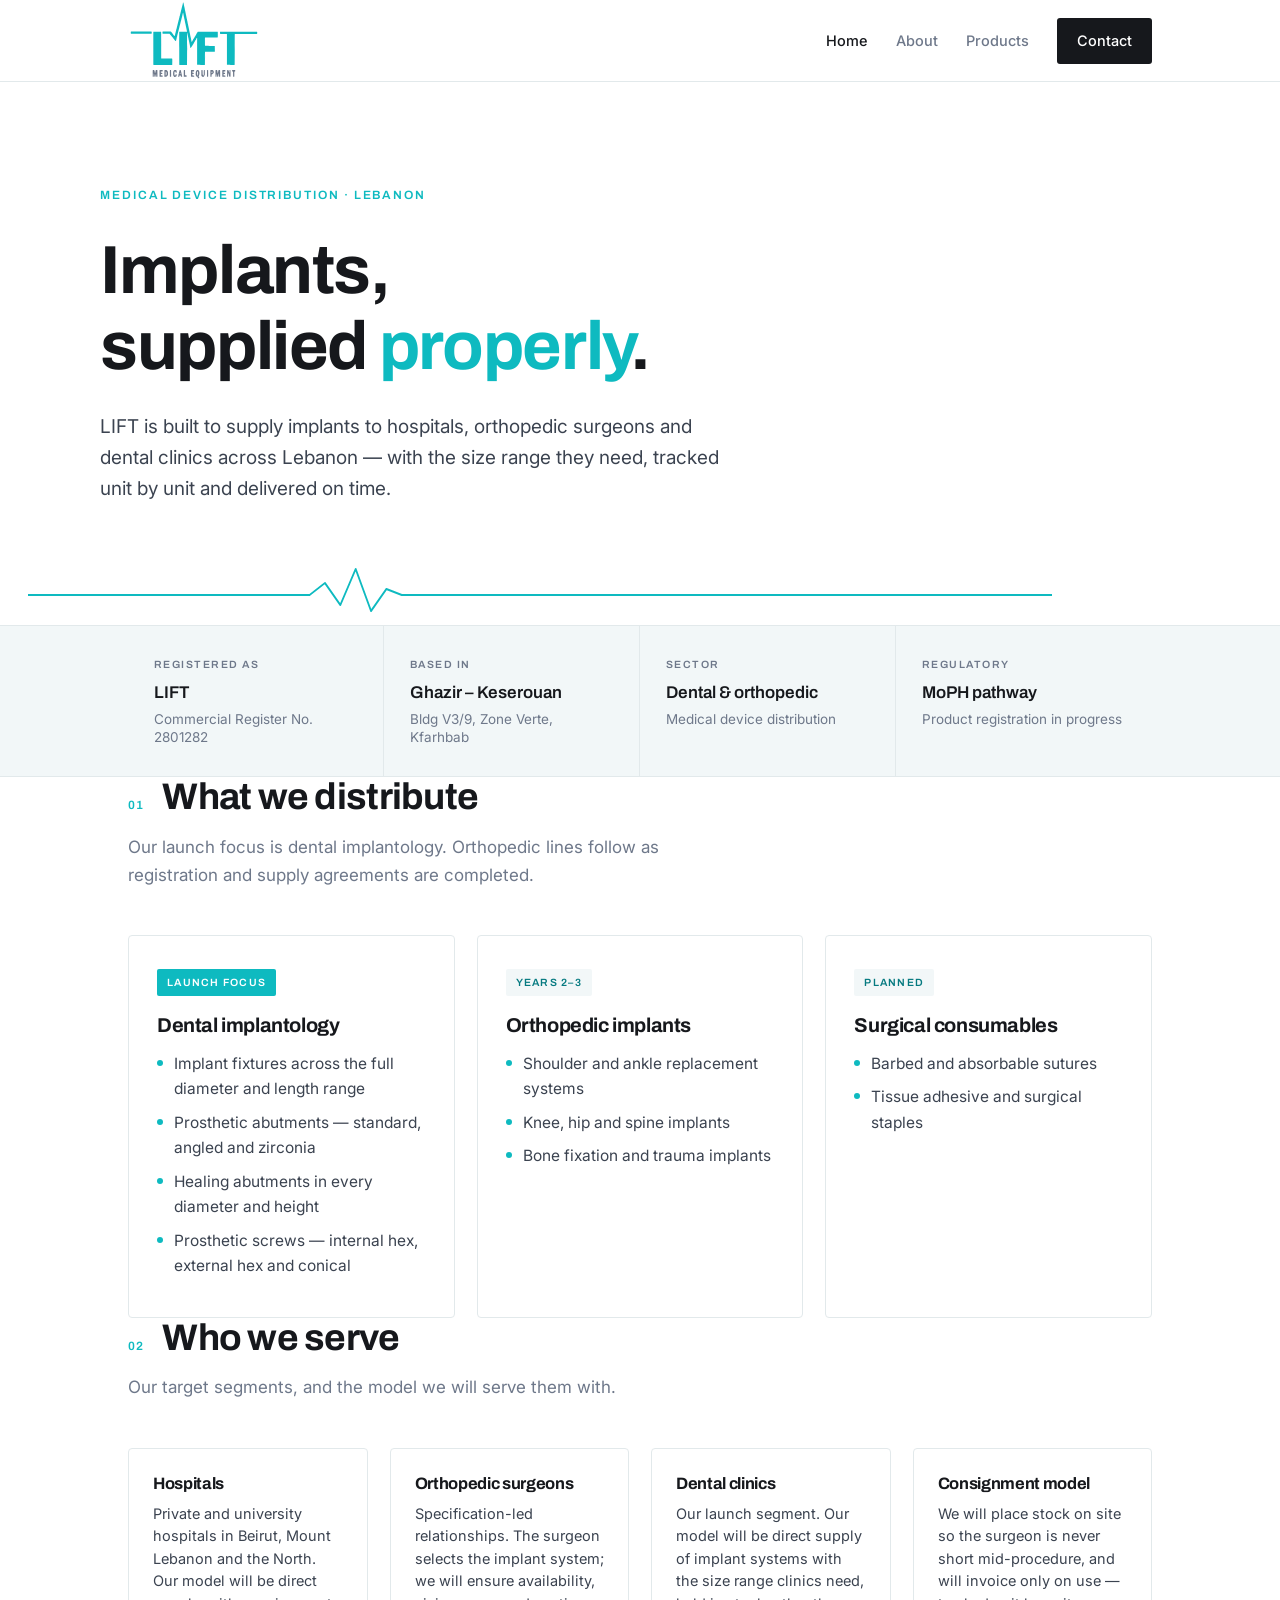
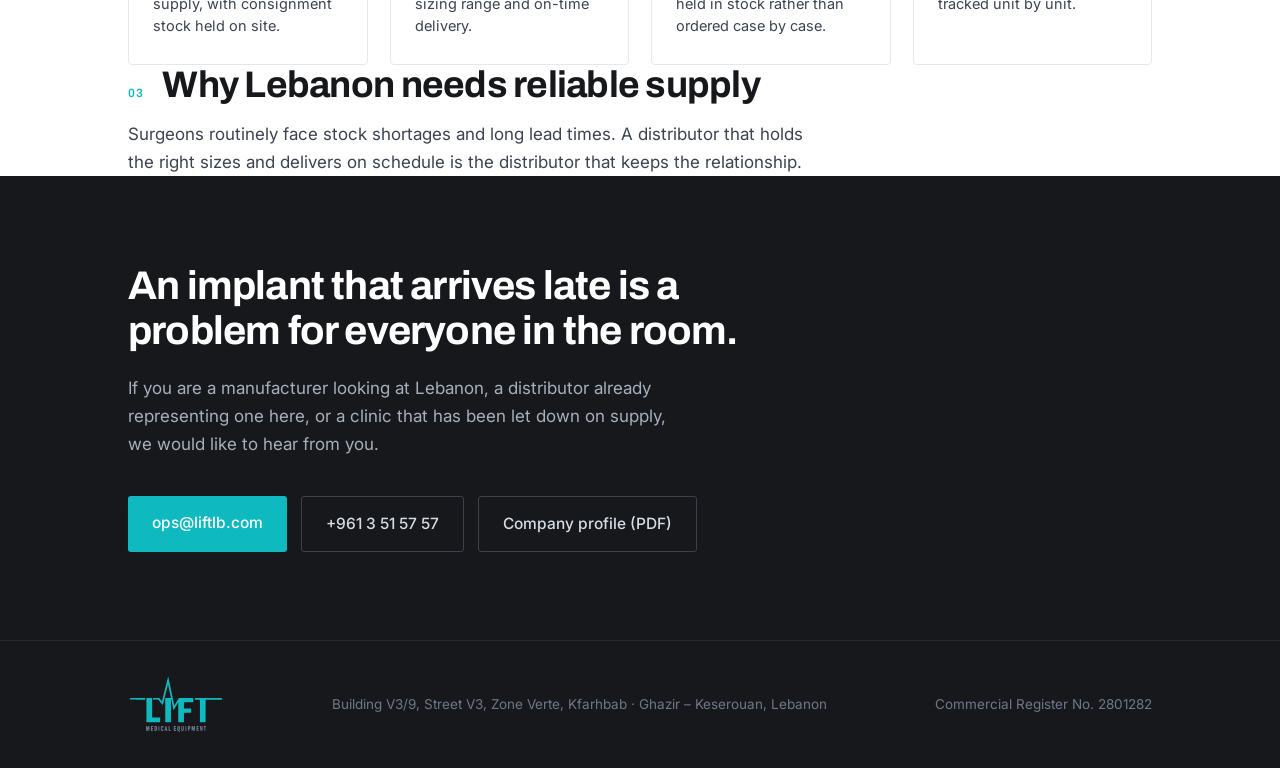
==== commit 892cb7ab: "Update site" ====
--- a/index.html
+++ b/index.html
@@ -4,7 +4,7 @@
 <meta charset="utf-8">
 <meta name="viewport" content="width=device-width, initial-scale=1">
 <title>LIFT — Dental and orthopedic implant distribution, Lebanon</title>
-<meta name="description" content="LIFT Establishment distributes dental and orthopedic implants and surgical devices to hospitals, orthopedic surgeons and dental clinics in Lebanon. Commercial Register No. 2801282.">
+<meta name="description" content="LIFT distributes dental and orthopedic implants and surgical devices to hospitals, orthopedic surgeons and dental clinics in Lebanon. Commercial Register No. 2801282.">
 <link rel="icon" href="logo.svg" type="image/svg+xml">
 <link rel="preconnect" href="https://fonts.googleapis.com">
 <link rel="preconnect" href="https://fonts.gstatic.com" crossorigin>
@@ -54,7 +54,7 @@
       </div>
       <div class="vcell">
         <div class="vk">Sector</div>
-        <div class="vv">Dental &amp; orthopedic<small>Implants and surgical devices</small></div>
+        <div class="vv">Dental &amp; orthopedic<small>Medical device distribution</small></div>
       </div>
       <div class="vcell">
         <div class="vk">Regulatory</div>
@@ -106,31 +106,40 @@
     <div class="acard">
       <h3>Hospitals</h3>
       <p>Private and university hospitals in Beirut, Mount Lebanon and the North.
-         Our model is direct supply, with consignment stock held on site.</p>
+         Our model will be direct supply, with consignment stock held on site.</p>
     </div>
     <div class="acard">
       <h3>Orthopedic surgeons</h3>
       <p>Specification-led relationships. The surgeon selects the implant system;
-         we ensure availability, sizing range and on-time delivery.</p>
+         we will ensure availability, sizing range and on-time delivery.</p>
     </div>
     <div class="acard">
       <h3>Dental clinics</h3>
-      <p>Our launch segment. Our model is direct supply of implant systems with the
-         size range clinics need, held in stock rather than ordered case by case.</p>
+      <p>Our launch segment. Our model will be direct supply of implant systems with
+         the size range clinics need, held in stock rather than ordered case by case.</p>
     </div>
     <div class="acard">
       <h3>Consignment model</h3>
-      <p>Our consignment model places stock on site so the surgeon is never short
-         mid-procedure, and invoices only on use — tracked unit by unit.</p>
+      <p>We will place stock on site so the surgeon is never short mid-procedure, and
+         will invoice only on use — tracked unit by unit.</p>
     </div>
+  </div>
+</section>
+
+<section class="wrap tight">
+  <div class="shead"><span class="snum">03</span><h2>Why Lebanon needs reliable supply</h2></div>
+  <div class="prose">
+    <p>Surgeons routinely face stock shortages and long lead times. A distributor that
+       holds the right sizes and delivers on schedule is the distributor that keeps the
+       relationship.</p>
   </div>
 </section>
 
 <div class="close">
   <div class="wrap">
     <h2>An implant that arrives late is a problem for everyone in the room.</h2>
-    <p>If you are a manufacturer looking at Lebanon, or a clinic that has been let down
-       on supply, we would like to hear from you.</p>
+    <p>If you are a manufacturer looking at Lebanon, a distributor already representing
+       one here, or a clinic that has been let down on supply, we would like to hear from you.</p>
     <div class="contact">
       <a class="primary" href="mailto:ops@liftlb.com">ops@liftlb.com</a>
       <a class="ghost" href="tel:+96135157577">+961 3 51 57 57</a>
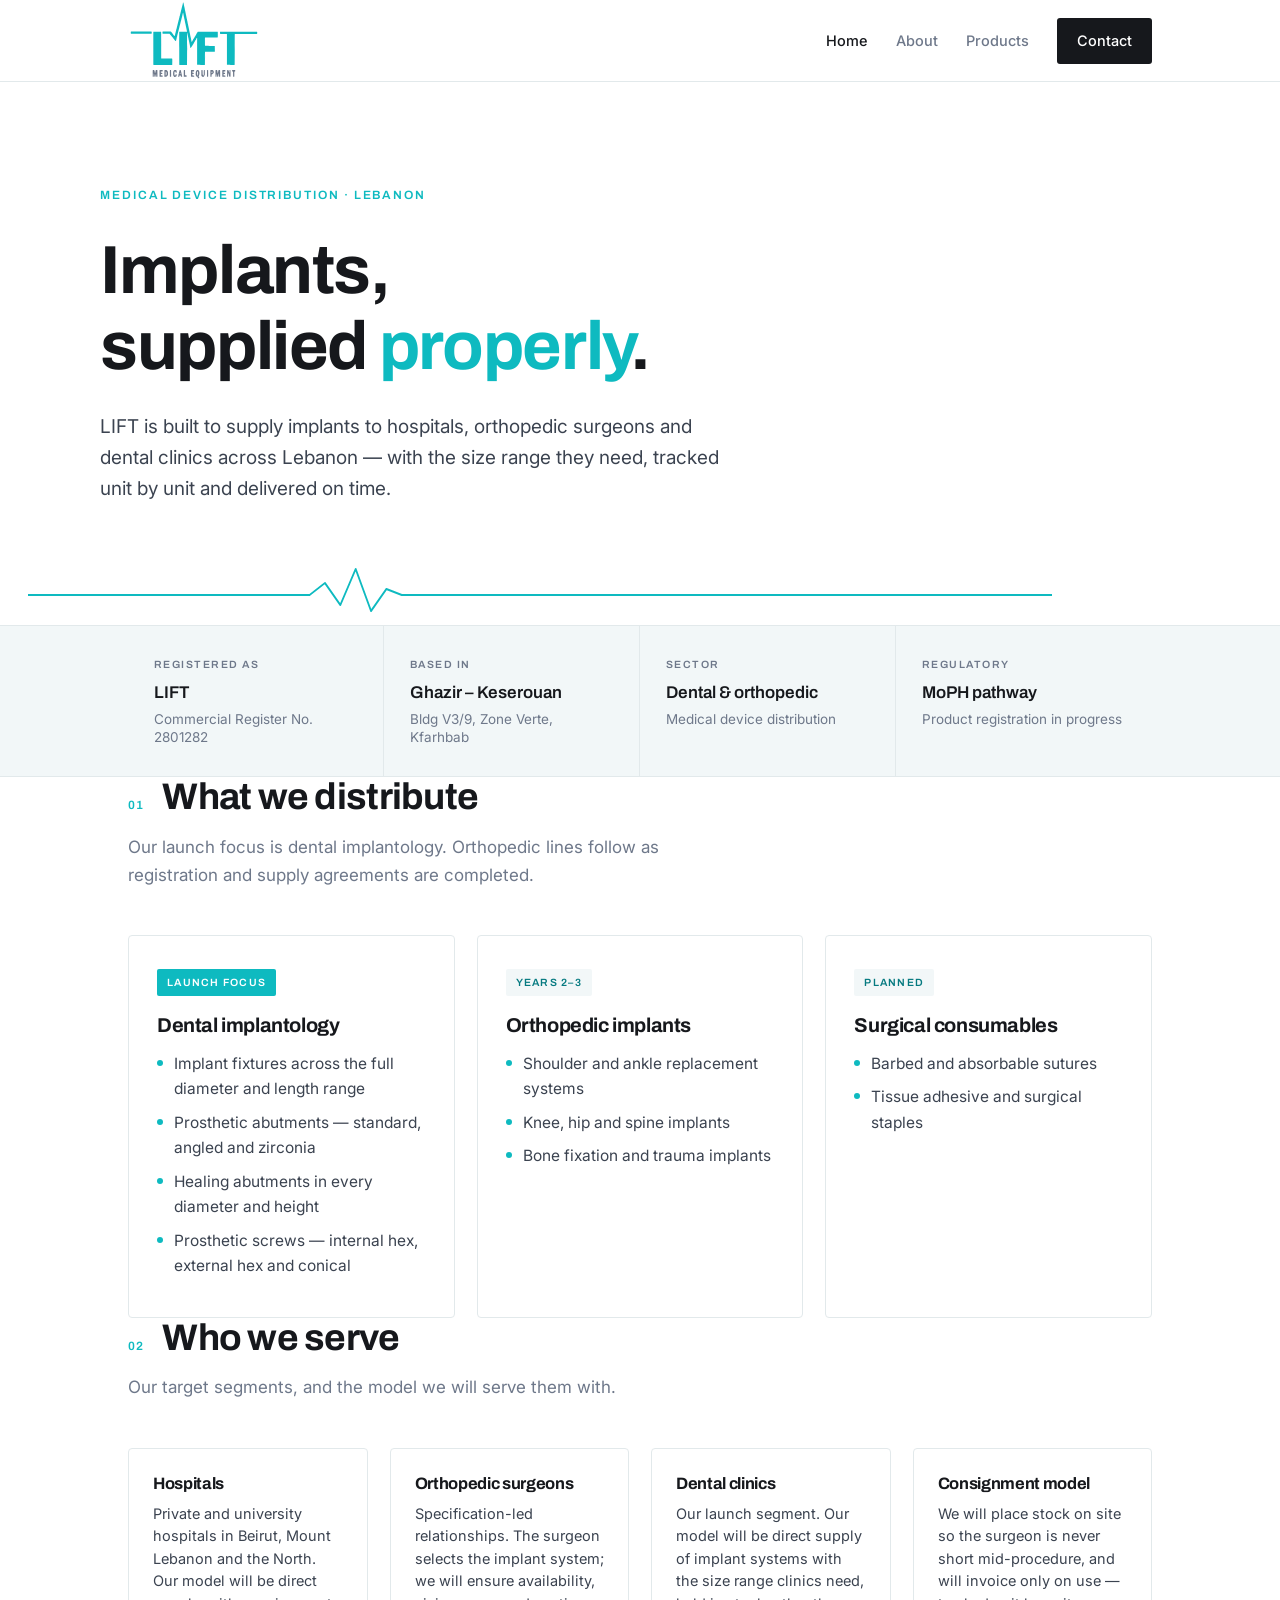
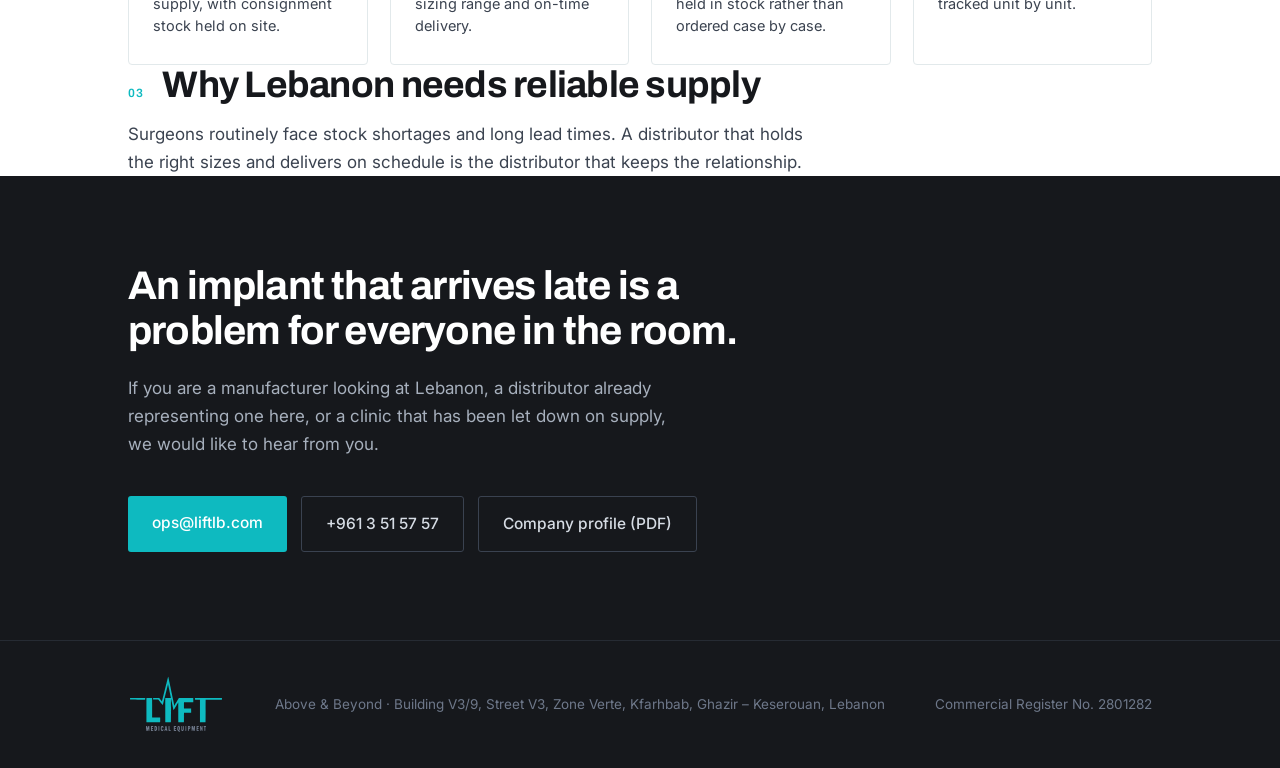
==== commit 8298d95a: "LIFT Site" ====
--- a/index.html
+++ b/index.html
@@ -151,7 +151,7 @@
 <footer>
   <div class="wrap frow">
     <span class="mark" aria-hidden="true"><img src="logo.svg" alt=""></span>
-    <span>Building V3/9, Street V3, Zone Verte, Kfarhbab · Ghazir – Keserouan, Lebanon</span>
+    <span>Above &amp; Beyond · Building V3/9, Street V3, Zone Verte, Kfarhbab, Ghazir – Keserouan, Lebanon</span>
     <span>Commercial Register No. 2801282</span>
   </div>
 </footer>
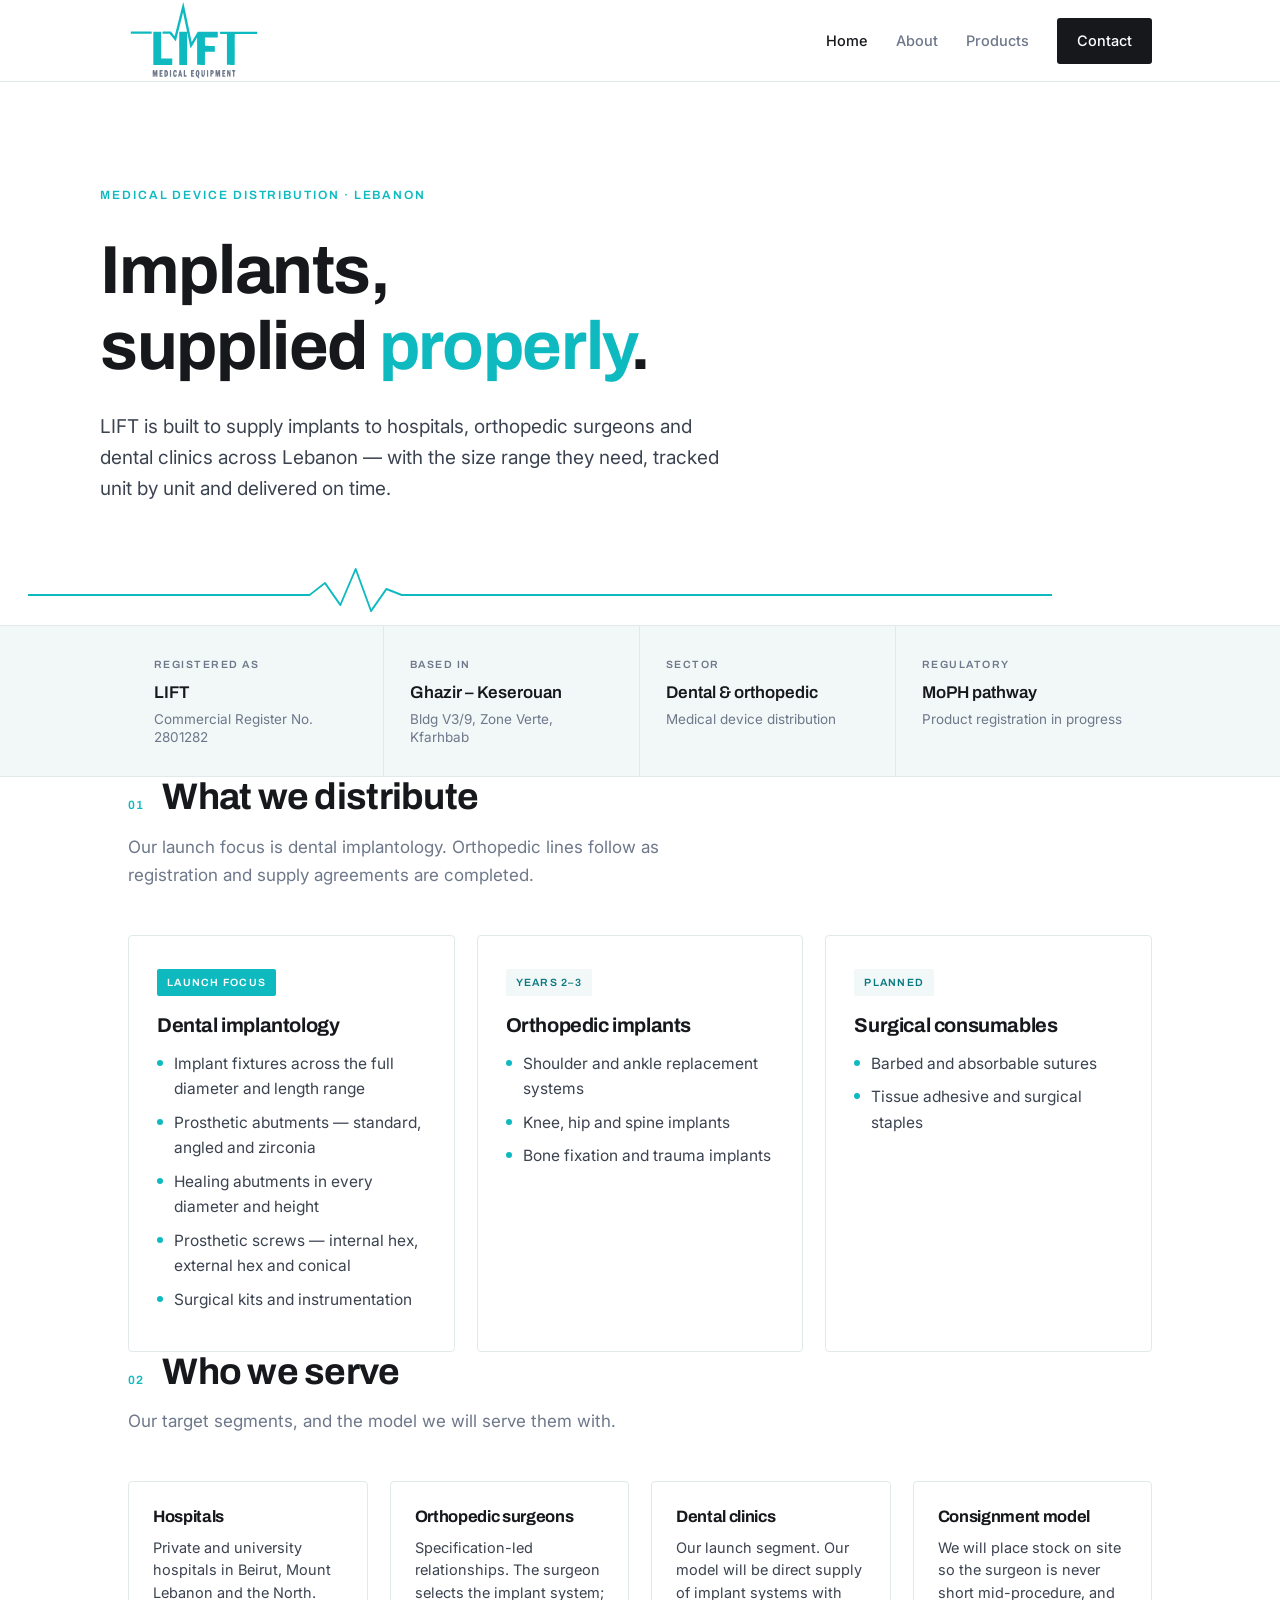
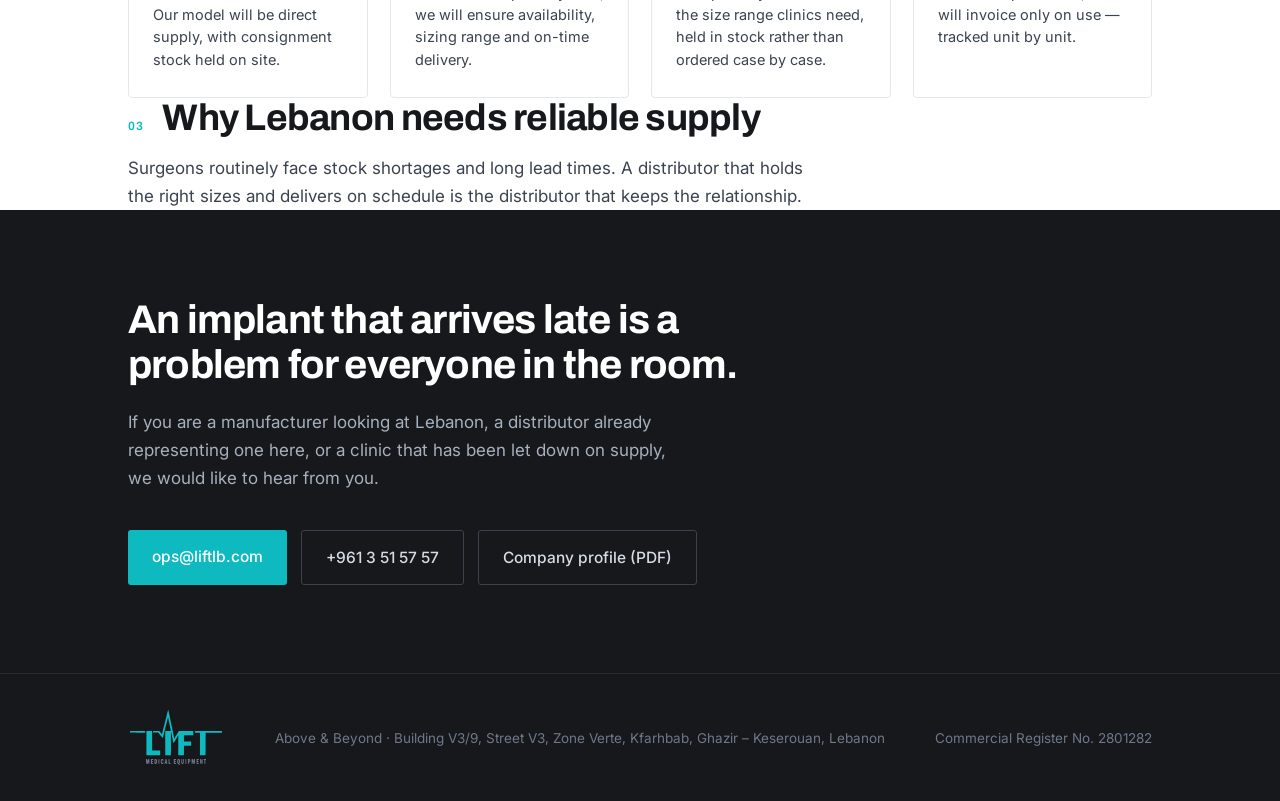
==== commit f69bf813: "Add files via upload" ====
--- a/index.html
+++ b/index.html
@@ -77,6 +77,7 @@
         <li>Prosthetic abutments — standard, angled and zirconia</li>
         <li>Healing abutments in every diameter and height</li>
         <li>Prosthetic screws — internal hex, external hex and conical</li>
+        <li>Surgical kits and instrumentation</li>
       </ul>
     </div>
     <div class="card">
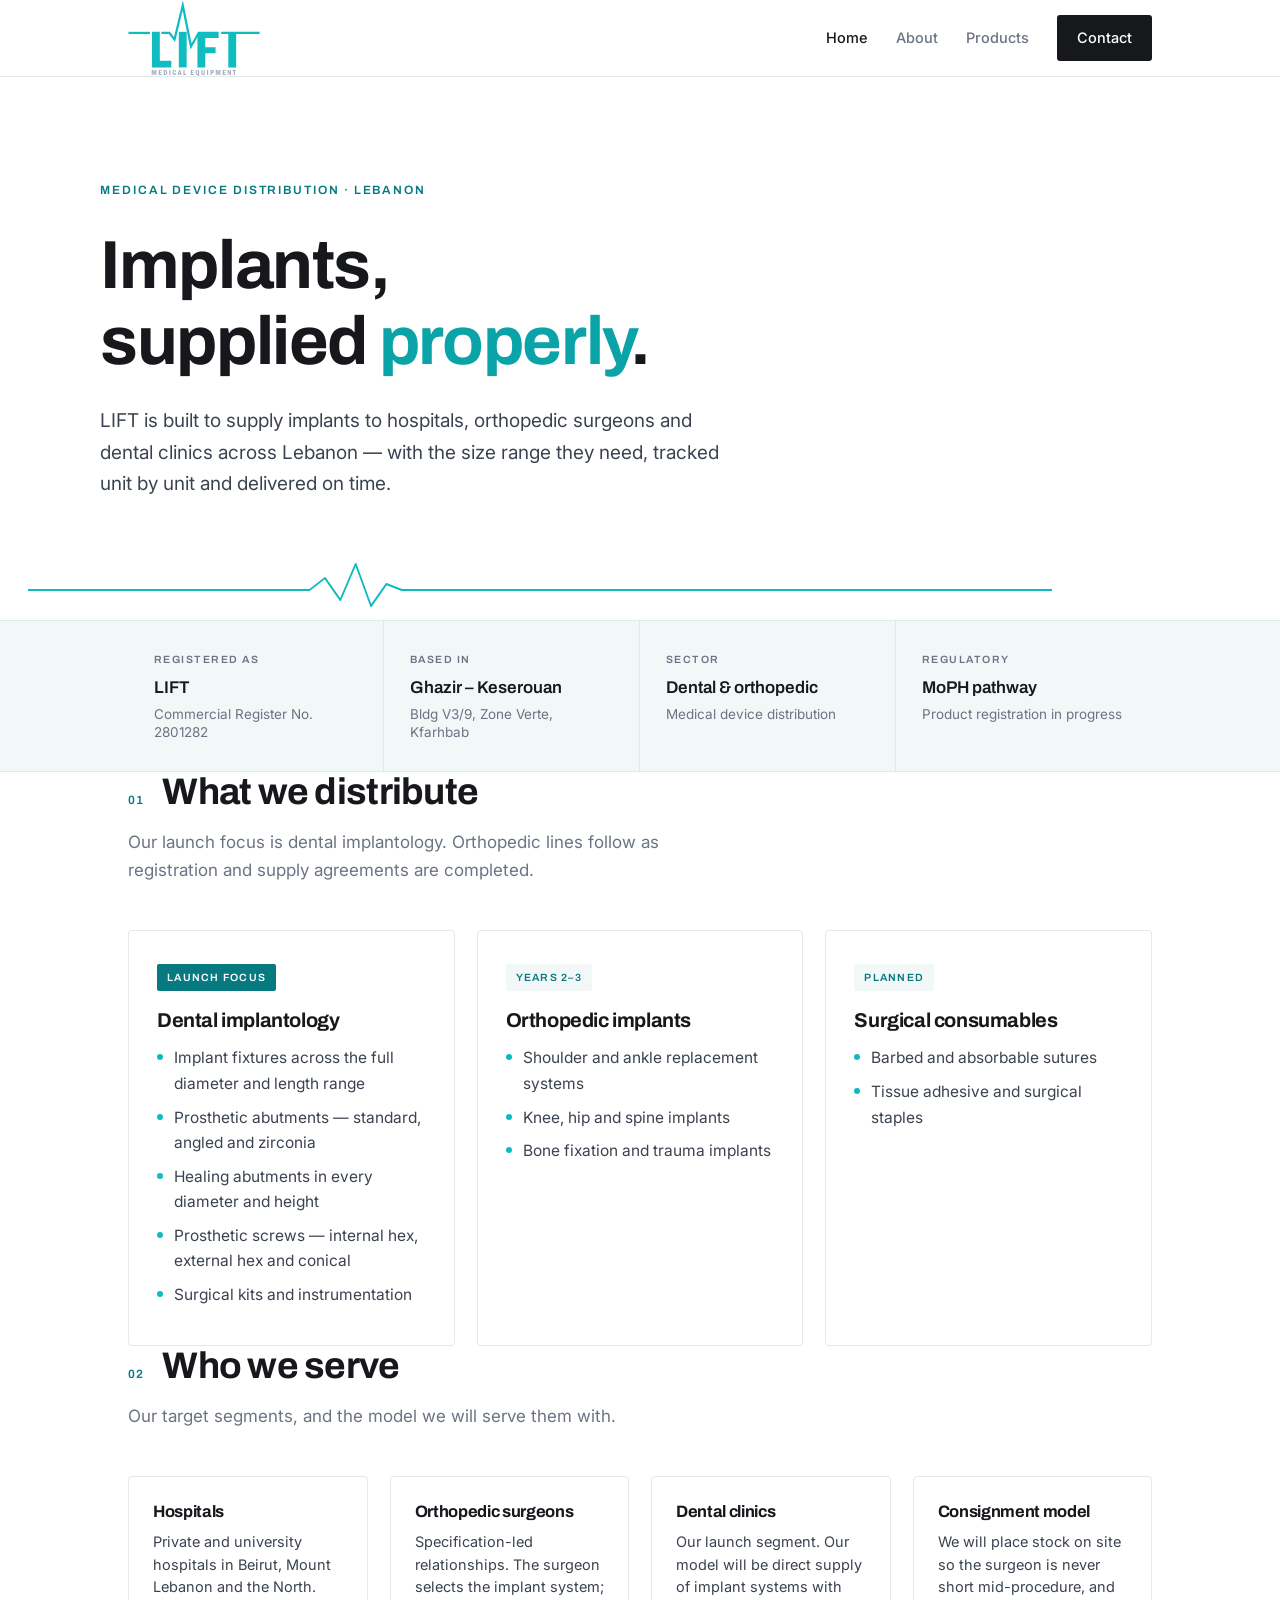
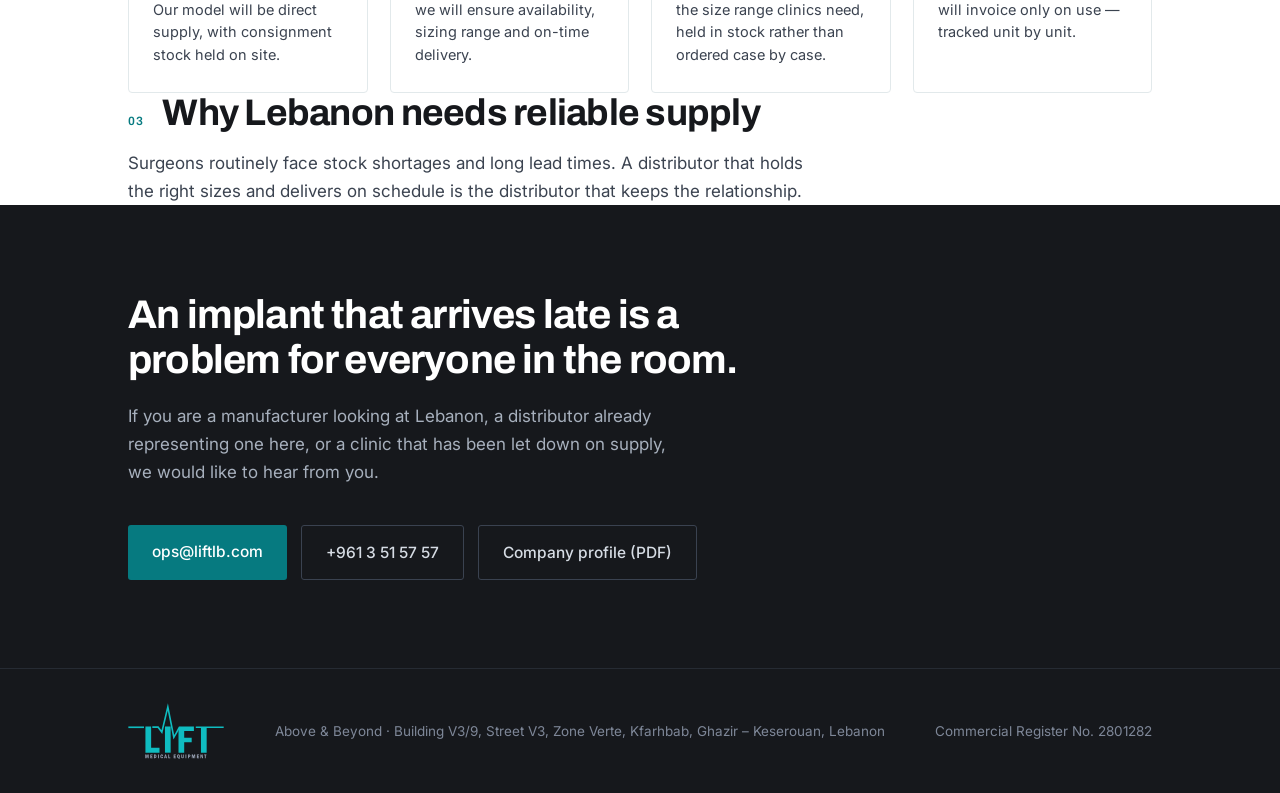
==== commit 82da00c2: "Add files via upload" ====
--- a/index.html
+++ b/index.html
@@ -4,7 +4,7 @@
 <meta charset="utf-8">
 <meta name="viewport" content="width=device-width, initial-scale=1">
 <title>LIFT — Dental and orthopedic implant distribution, Lebanon</title>
-<meta name="description" content="LIFT distributes dental and orthopedic implants and surgical devices to hospitals, orthopedic surgeons and dental clinics in Lebanon. Commercial Register No. 2801282.">
+<meta name="description" content="LIFT distributes dental and orthopedic implants to hospitals, orthopedic surgeons and dental clinics in Lebanon. Commercial Register No. 2801282.">
 <link rel="icon" href="logo.svg" type="image/svg+xml">
 <link rel="preconnect" href="https://fonts.googleapis.com">
 <link rel="preconnect" href="https://fonts.gstatic.com" crossorigin>
--- a/style.css
+++ b/style.css
@@ -5,7 +5,7 @@
 
 :root{
   --teal:#0EBAC0; --deep:#067A80; --ink:#16181C;
-  --slate:#6E788A; --mist:#F2F7F8; --line:#E2E9EB; --paper:#fff;
+  --slate:#6B7483; --mist:#F2F7F8; --line:#E2E9EB; --paper:#fff;
   --body:#3B4350;
 }
 
@@ -16,7 +16,7 @@
 .wrap{max-width:1080px;margin:0 auto;padding:0 28px}
 h1,h2,h3{font-family:Archivo,system-ui,sans-serif;font-weight:700;
          letter-spacing:-.02em;line-height:1.12}
-a:focus-visible,button:focus-visible{outline:2px solid var(--teal);outline-offset:3px}
+a:focus-visible,button:focus-visible{outline:2px solid var(--deep);outline-offset:3px}
 
 /* ── header ─────────────────────────────────────────────── */
 header{position:sticky;top:0;z-index:50;background:rgba(255,255,255,.92);
@@ -27,11 +27,11 @@
 .mark img{width:100%;height:auto;display:block}
 .nav{display:flex;gap:28px;align-items:center}
 .nav a{color:var(--slate);text-decoration:none;font-size:14.5px;font-weight:500}
-.nav a:hover{color:var(--teal)}
+.nav a:hover{color:var(--deep)}
 .nav a.on{color:var(--ink)}
 .nav .btn{background:var(--ink);color:#fff;padding:11px 20px;border-radius:3px}
-.nav .btn:hover{background:var(--teal);color:#fff}
-.nav .btn.on{background:var(--teal)}
+.nav .btn:hover{background:var(--deep);color:#fff}
+.nav .btn.on{background:var(--deep)}
 @media(max-width:720px){
   .bar{padding-top:14px;padding-bottom:14px}
   .mark{width:104px}
@@ -45,9 +45,9 @@
 /* ── hero (home) ────────────────────────────────────────── */
 .hero{padding:104px 0 0}
 .eyebrow{font-family:Archivo;font-size:12px;font-weight:600;letter-spacing:.16em;
-         text-transform:uppercase;color:var(--teal);margin-bottom:26px}
+         text-transform:uppercase;color:var(--deep);margin-bottom:26px}
 .hero h1{font-size:clamp(38px,6vw,68px)}
-.hero h1 em{font-style:normal;color:var(--teal)}
+.hero h1 em{font-style:normal;color:#0AA3A8}
 .lede{margin-top:26px;max-width:620px;font-size:19px;color:var(--body)}
 
 /* the pulse from the logo, used as the page's structural rule */
@@ -95,7 +95,7 @@
 .shead{display:flex;align-items:baseline;gap:18px;margin-bottom:14px}
 .shead h2{font-size:clamp(26px,3.4vw,37px)}
 .snum{font-family:Archivo;font-size:12px;font-weight:600;
-      color:var(--teal);letter-spacing:.1em}
+      color:var(--deep);letter-spacing:.1em}
 .sub{color:var(--slate);max-width:620px;margin-bottom:46px}
 
 /* prose */
@@ -112,9 +112,9 @@
 .card .tag{font-family:Archivo;font-size:10.5px;font-weight:600;letter-spacing:.12em;
            text-transform:uppercase;padding:5px 10px;border-radius:2px;
            display:inline-block;margin-bottom:18px}
-.now{background:var(--teal);color:#fff}
+.now{background:var(--deep);color:#fff}
 .soon{background:var(--mist);color:var(--deep)}
-.card h3{font-size:20px;margin-bottom:14px}
+.card h3,.card h2{font-size:20px;margin-bottom:14px}
 .card ul{list-style:none;color:var(--body);font-size:15.5px}
 .card li{padding-left:17px;position:relative;margin-bottom:8px}
 .card li:before{content:"";position:absolute;left:0;top:9px;width:6px;height:6px;
@@ -149,7 +149,7 @@
     text-transform:uppercase;color:var(--slate);width:170px;flex:none;padding-top:4px}
 .rv{font-size:16.5px;color:var(--ink);flex:1;min-width:220px}
 .rv a{color:var(--deep);text-decoration:none;border-bottom:1px solid var(--line)}
-.rv a:hover{color:var(--teal);border-color:var(--teal)}
+.rv a:hover{color:var(--deep);border-color:var(--deep)}
 .rv small{display:block;font-size:14px;color:var(--slate);margin-top:4px}
 @media(max-width:600px){.rk{width:100%}}
 
@@ -160,14 +160,14 @@
 .contact{display:flex;flex-wrap:wrap;gap:14px;margin-top:38px}
 .contact a{display:inline-block;padding:14px 24px;border-radius:3px;
            text-decoration:none;font-weight:500;font-size:15.5px}
-.primary{background:var(--teal);color:#fff}
+.primary{background:var(--deep);color:#fff}
 .primary:hover{background:#fff;color:var(--ink)}
 .ghost{border:1px solid #3A4250;color:#D6DCE4}
 .ghost:hover{border-color:var(--teal);color:var(--teal)}
 
 /* ── footer ─────────────────────────────────────────────── */
 footer{background:var(--ink);border-top:1px solid #262B33;padding:34px 0;
-       color:#6E788A;font-size:13.5px}
+       color:#7E8798;font-size:13.5px}
 .frow{display:flex;justify-content:space-between;gap:20px;
       flex-wrap:wrap;align-items:center}
 footer .mark{width:96px}
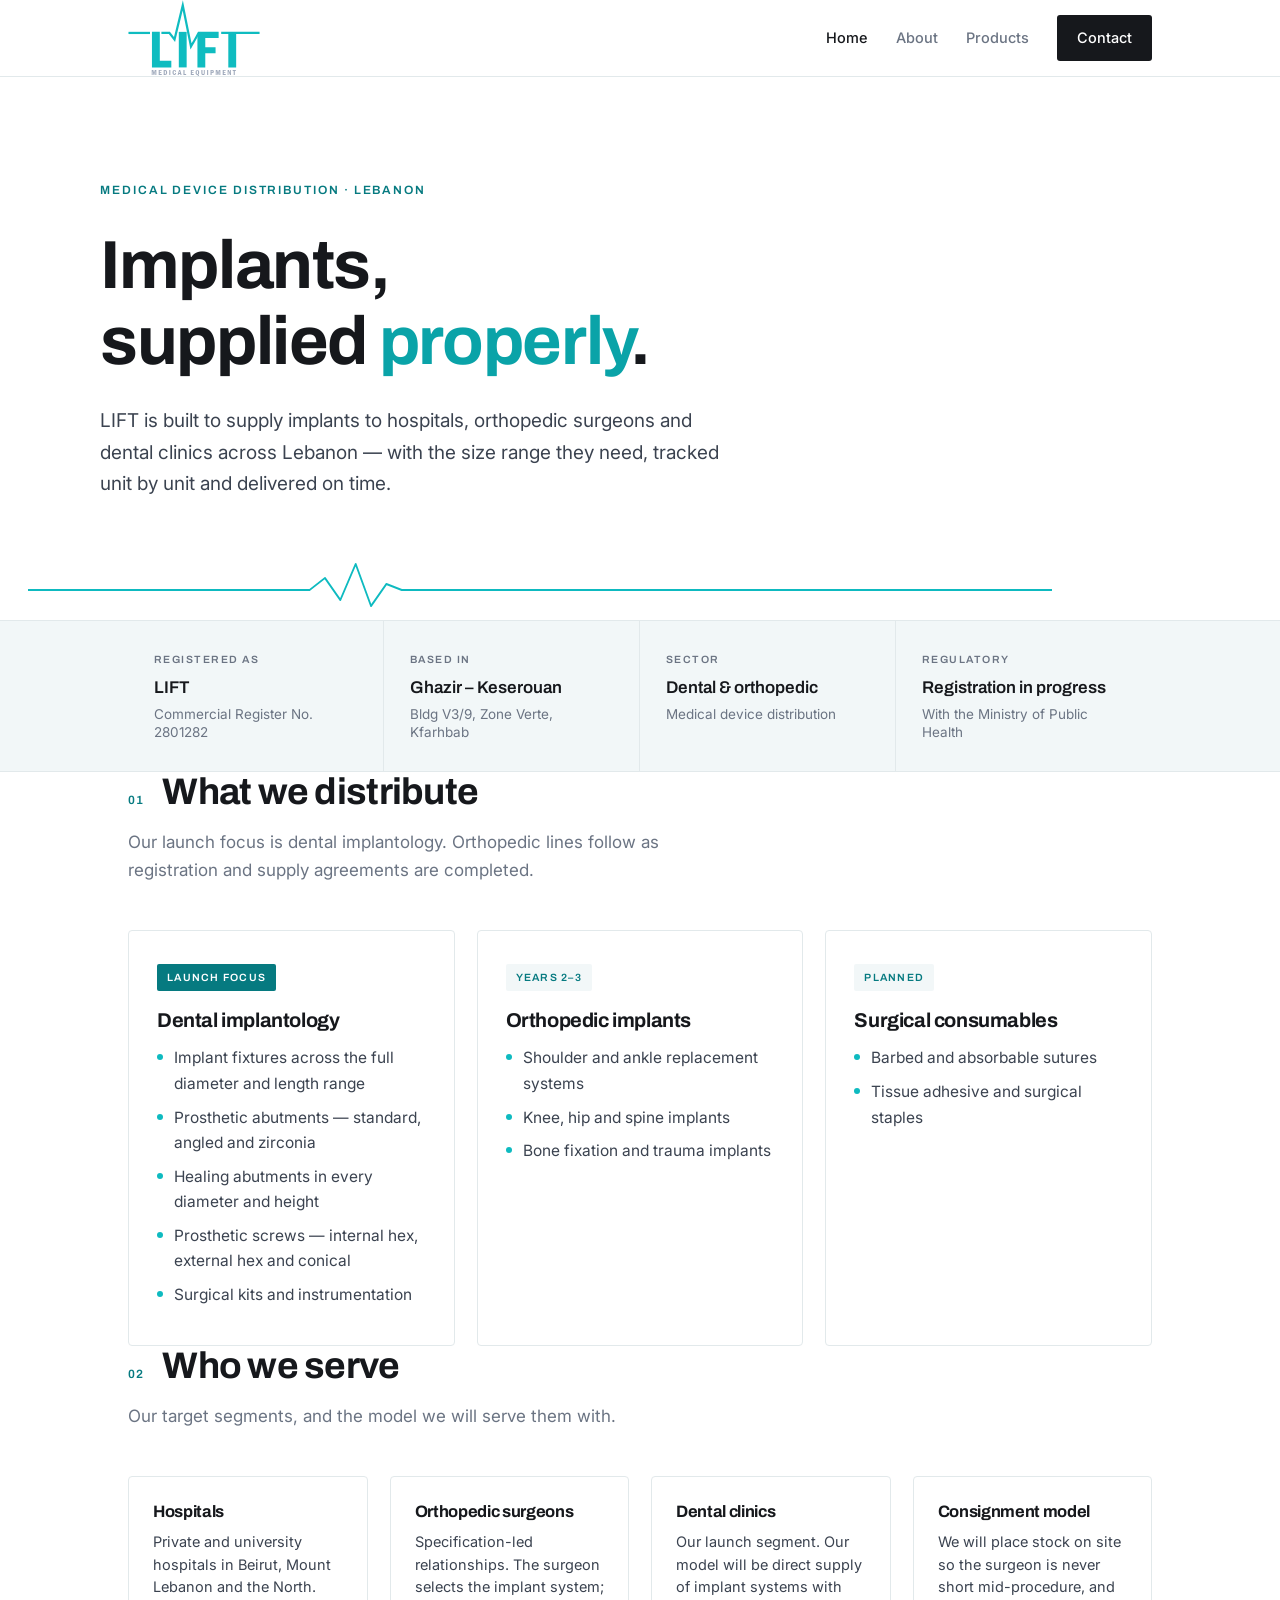
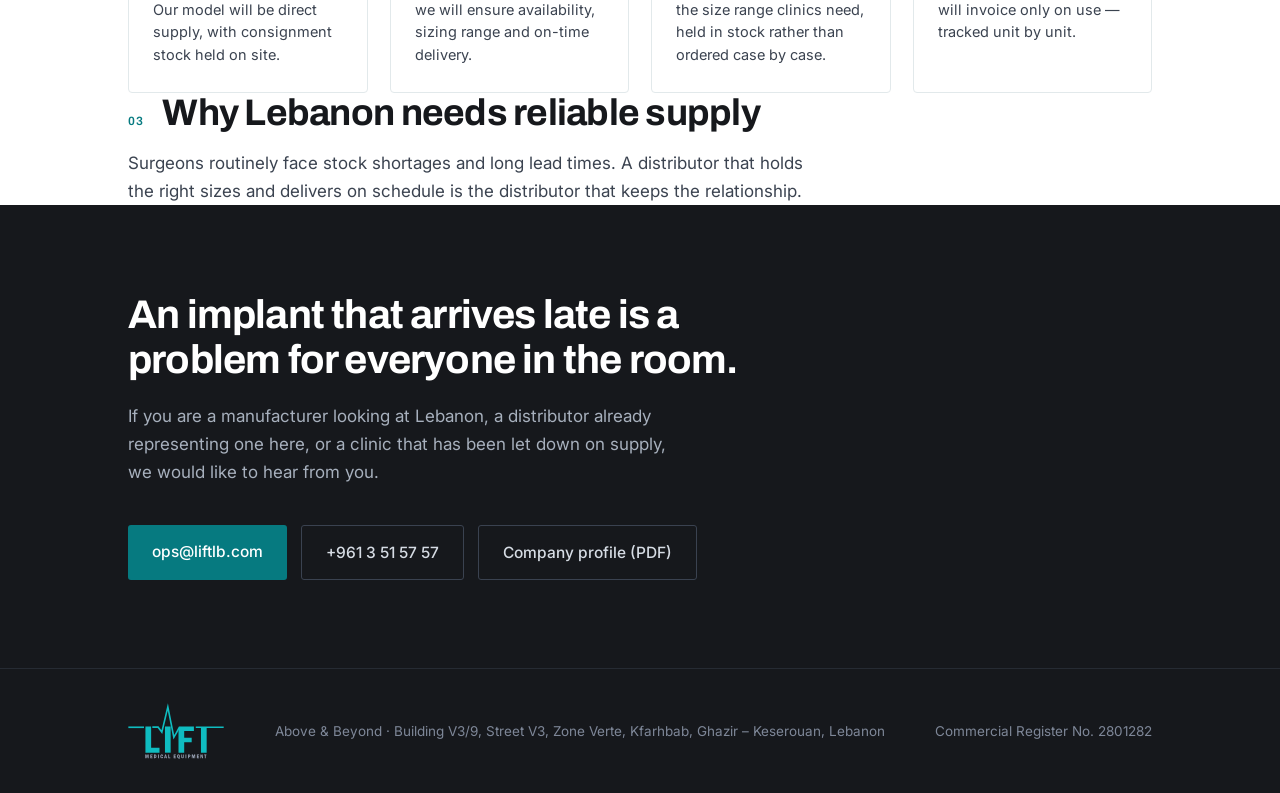
==== commit e3b06272: "Add files via upload" ====
--- a/index.html
+++ b/index.html
@@ -58,7 +58,7 @@
       </div>
       <div class="vcell">
         <div class="vk">Regulatory</div>
-        <div class="vv">MoPH pathway<small>Product registration in progress</small></div>
+        <div class="vv">Registration in progress<small>With the Ministry of Public Health</small></div>
       </div>
     </div>
   </div>
